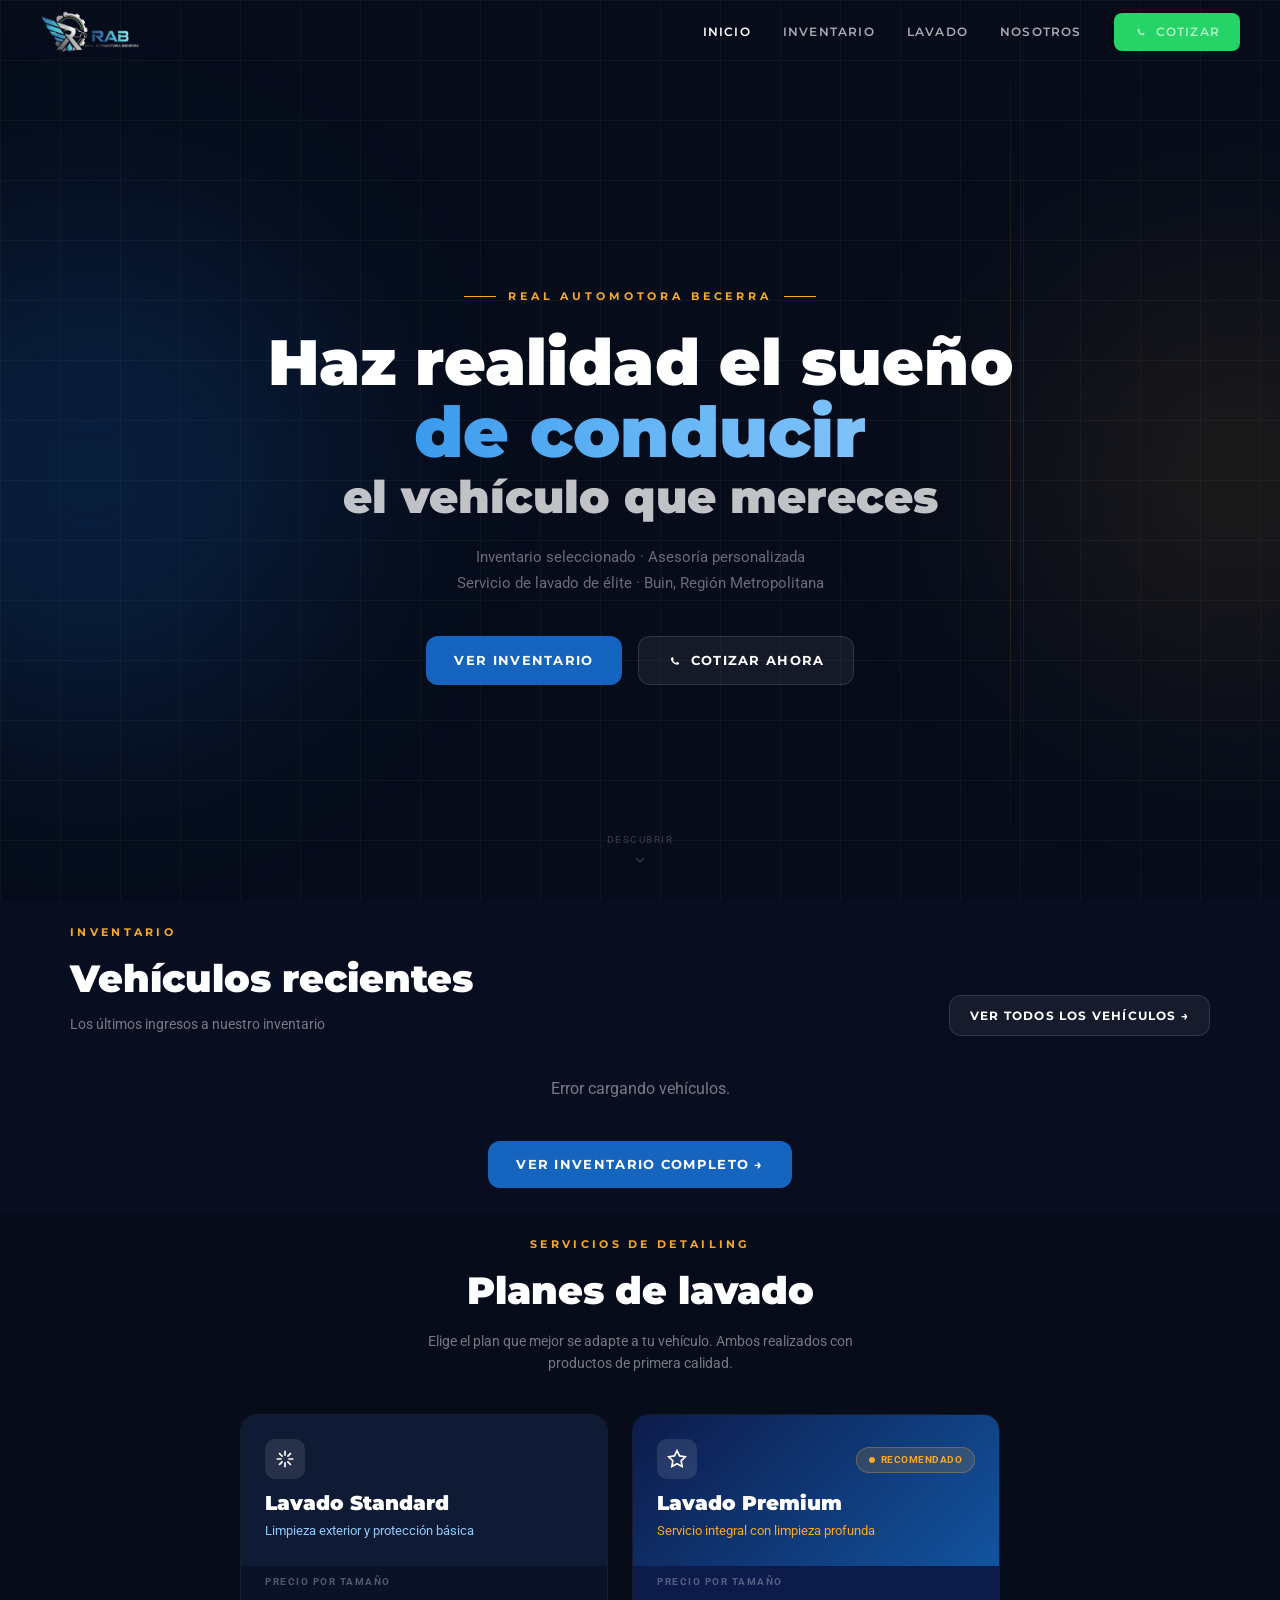
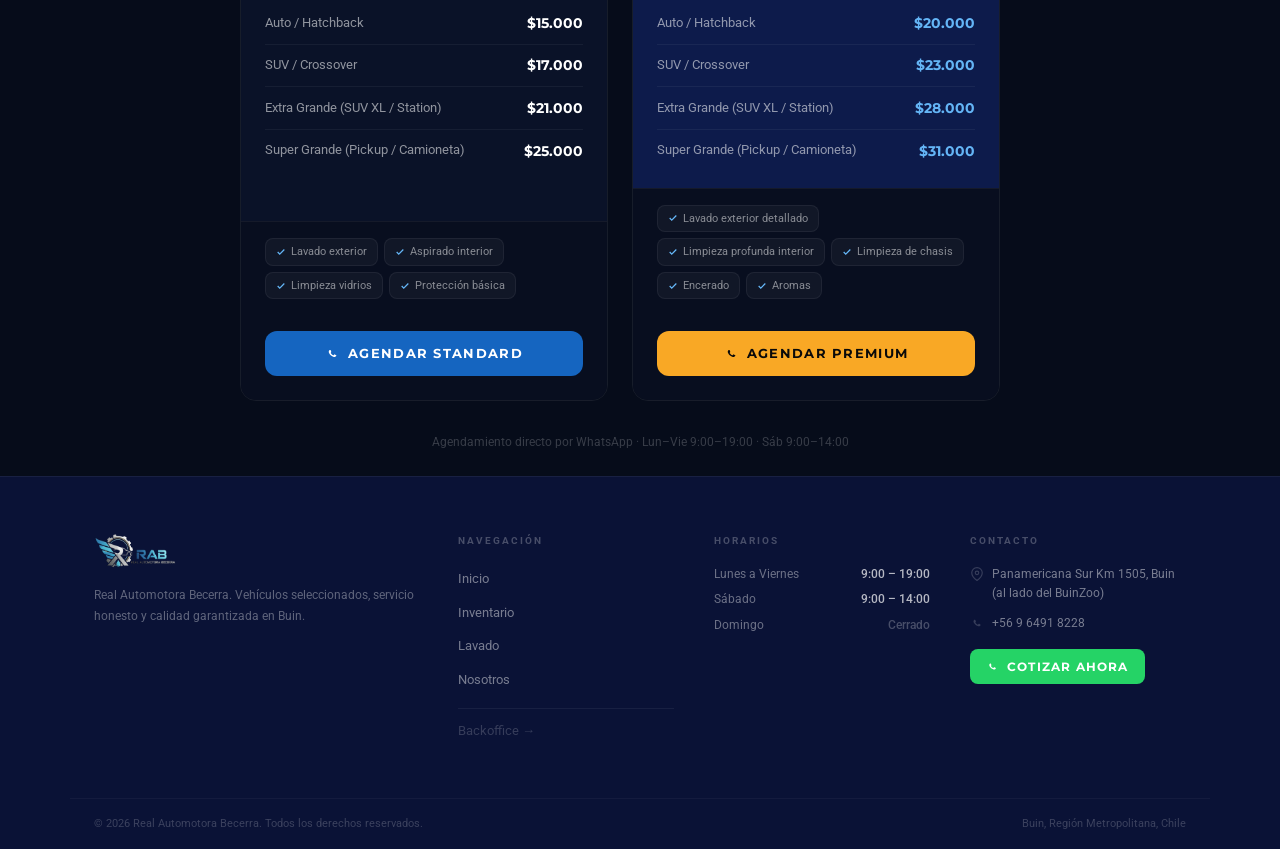
==== index.html @ 475b0e8d ":hammer: first commit" ====
<!DOCTYPE html>
<html lang="es">
<head>
  <meta charset="UTF-8">
  <meta name="viewport" content="width=device-width, initial-scale=1.0">
  <title>RAB Automotora | Real Automotora Becerra</title>
  <meta name="description" content="Haz realidad el sueño de conducir el vehículo que mereces. Inventario seleccionado y servicio de detailing en Buin.">
  <link rel="stylesheet" href="./assets/css/rab.css">
  <link rel="icon" href="./assets/images/logo.png">
  <style>
    /* ── Hero ── */
    .hero {
      position: relative; min-height: 100vh;
      display: flex; align-items: center; justify-content: center;
      background: #060C1A; overflow: hidden; padding-top: 64px;
    }
    .hero-grid {
      position: absolute; inset: 0; opacity: .04;
      background-image: linear-gradient(rgba(255,255,255,1) 1px,transparent 1px),linear-gradient(90deg,rgba(255,255,255,1) 1px,transparent 1px);
      background-size: 60px 60px;
    }
    .hero-glow-left  { position:absolute; left:-160px; top:25%; width:500px; height:500px; background:rgba(21,101,192,.2); border-radius:50%; filter:blur(100px); pointer-events:none; }
    .hero-glow-right { position:absolute; right:-160px; bottom:25%; width:400px; height:400px; background:rgba(249,168,37,.1); border-radius:50%; filter:blur(120px); pointer-events:none; }
    .hero-line1 { position:absolute; top:0; bottom:0; width:1px; background:linear-gradient(transparent,rgba(21,101,192,.3),transparent); right:20%; }
    .hero-line2 { position:absolute; top:0; bottom:0; width:1px; background:linear-gradient(transparent,rgba(249,168,37,.2),transparent); right:21%; }
    .hero-content { position:relative; z-index:1; text-align:center; padding:0 1.5rem; max-width:900px; }
    .hero-tag { display:inline-flex; align-items:center; gap:.75rem; margin-bottom:1.5rem; }
    .hero-tag span { font-family:var(--font-title); font-size:11px; font-weight:700; letter-spacing:.35em; text-transform:uppercase; color:var(--gold); }
    .hero-tag-line { width:32px; height:1px; background:var(--gold); }
    .hero-title { font-family:var(--font-title); font-weight:900; line-height:1.05; color:var(--white); margin-bottom:1.5rem; }
    .hero-title .line1 { font-size:clamp(2rem,5vw,4rem); display:block; }
    .hero-title .line2 { font-size:clamp(2.2rem,5.5vw,4.5rem); display:block; background:linear-gradient(90deg,#1E88E5,#64B5F6,#90CAF9); -webkit-background-clip:text; -webkit-text-fill-color:transparent; background-clip:text; }
    .hero-title .line3 { font-size:clamp(1.5rem,3.5vw,3rem); display:block; color:rgba(255,255,255,.75); margin-top:.25rem; }
    .hero-sub { font-size:15px; color:rgba(255,255,255,.4); max-width:520px; margin:0 auto 2.5rem; line-height:1.7; }
    .hero-ctas { display:flex; flex-wrap:wrap; gap:1rem; justify-content:center; }
    .hero-stats { display:flex; justify-content:center; gap:2rem; padding-top:2.5rem; border-top:1px solid rgba(255,255,255,.06); flex-wrap:wrap; }
    .hero-stat-val { font-family:var(--font-title); font-weight:900; font-size:2rem; color:var(--white); }
    .hero-stat-lbl { font-size:11px; color:rgba(255,255,255,.3); text-transform:uppercase; letter-spacing:.1em; margin-top:2px; }
    .hero-scroll { position:absolute; bottom:2rem; left:0; right:0; margin-inline:auto; width:max-content; display:flex; flex-direction:column; align-items:center; gap:4px; color:rgba(255,255,255,.2); text-decoration:none; cursor:pointer; transition:color .25s ease; }
    .hero-scroll:hover { color:rgba(255,255,255,.6); }
    .hero-scroll span { font-size:10px; text-transform:uppercase; letter-spacing:.15em; }
    .arrow-bounce { animation: bounce .8s ease-in-out infinite alternate; }
    @keyframes bounce { from { transform:translateY(0); } to { transform:translateY(5px); } }

    /* ── Hero entrance (CSS-only, above the fold) ── */
    .hero-tag    { animation: fadeUp .85s cubic-bezier(.22,1,.36,1) .15s both; }
    .hero-title  { animation: fadeUp .95s cubic-bezier(.22,1,.36,1) .40s both; }
    .hero-sub    { animation: fadeUp .85s cubic-bezier(.22,1,.36,1) .70s both; }
    .hero-ctas   { animation: fadeUp .85s cubic-bezier(.22,1,.36,1) 1.00s both; }
    .hero-stats  { animation: fadeUp .85s cubic-bezier(.22,1,.36,1) 1.30s both; }
    .hero-scroll { animation: fadeUp .80s ease               1.55s both; }
  </style>
</head>
<body>

<div id="navbar-container"></div>
<div id="mobile-menu-container"></div>
<div id="toast"></div>

<!-- ── HERO ── -->
<section class="hero">
  <div class="hero-grid"></div>
  <div class="hero-glow-left"></div>
  <div class="hero-glow-right"></div>
  <div class="hero-line1"></div>
  <div class="hero-line2"></div>
  <div class="hero-content">
    <div class="hero-tag">
      <div class="hero-tag-line"></div>
      <span>Real Automotora Becerra</span>
      <div class="hero-tag-line"></div>
    </div>
    <h1 class="hero-title">
      <span class="line1">Haz realidad el sueño</span>
      <span class="line2">de conducir</span>
      <span class="line3">el vehículo que mereces</span>
    </h1>
    <p class="hero-sub">Inventario seleccionado · Asesoría personalizada<br>Servicio de lavado de élite · Buin, Región Metropolitana</p>
    <div class="hero-ctas">
      <a href="./inventario/index.html" class="btn-primary">Ver inventario</a>
      <a href="https://wa.me/56964918228?text=Hola%20RAB%2C%20quiero%20cotizar%20un%20veh%C3%ADculo.%20%C2%BFMe%20pueden%20ayudar%3F" target="_blank" class="btn-outline">
        <svg width="16" height="16" viewBox="0 0 24 24" fill="currentColor"><path d="M17.472 14.382c-.297-.149-1.758-.867-2.03-.967-.273-.099-.471-.148-.67.15-.197.297-.767.966-.94 1.164-.173.199-.347.223-.644.075-.297-.15-1.255-.463-2.39-1.475-.883-.788-1.48-1.761-1.653-2.059-.173-.297-.018-.458.13-.606.134-.133.298-.347.446-.52.149-.174.198-.298.298-.497.099-.198.05-.371-.025-.52-.075-.149-.669-1.612-.916-2.207-.242-.579-.487-.5-.669-.51-.173-.008-.371-.01-.57-.01-.198 0-.52.074-.792.372-.272.297-1.04 1.016-1.04 2.479 0 1.462 1.065 2.875 1.213 3.074.149.198 2.096 3.2 5.077 4.487.709.306 1.262.489 1.694.625.712.227 1.36.195 1.871.118.571-.085 1.758-.719 2.006-1.413.248-.694.248-1.289.173-1.413-.074-.124-.272-.198-.57-.347"/></svg>
        Cotizar ahora
      </a>
    </div>
  </div>
  <a href="#inventario" class="hero-scroll">
    <span>Descubrir</span>
    <svg class="arrow-bounce" width="16" height="16" viewBox="0 0 24 24" fill="none" stroke="currentColor" stroke-width="2"><path d="M6 9l6 6 6-6"/></svg>
  </a>
</section>

<!-- ── INVENTARIO (últimos 6) ── -->
<section class="section" id="inventario">
  <div class="container">
    <div class="section-header reveal" style="display:flex;justify-content:space-between;align-items:flex-end;flex-wrap:wrap;gap:1rem">
      <div>
        <p class="label-tag">Inventario</p>
        <h2 class="section-title">Vehículos recientes</h2>
        <p style="color:var(--text-muted);font-size:14px;margin-top:.25rem">Los últimos ingresos a nuestro inventario</p>
      </div>
      <a href="./inventario/index.html" class="btn-outline" style="font-size:12px;padding:10px 20px">
        Ver todos los vehículos →
      </a>
    </div>
    <div id="home-vehicles" class="vehicles-grid"></div>
    <div style="text-align:center;margin-top:2.5rem">
      <a href="./inventario/index.html" class="btn-primary">Ver inventario completo →</a>
    </div>
  </div>
</section>

<!-- ── LAVADO ── -->
<section class="section section-alt" id="lavado">
  <div class="container" style="max-width:800px">
    <div class="section-header reveal text-center" style="text-align:center">
      <p class="label-tag">Servicios de Detailing</p>
      <h2 class="section-title">Planes de lavado</h2>
      <p style="color:var(--text-muted);font-size:14px;margin-top:.5rem;max-width:480px;margin-inline:auto">Elige el plan que mejor se adapte a tu vehículo. Ambos realizados con productos de primera calidad.</p>
    </div>
    <div id="washing-cards" class="wash-grid"></div>
    <p style="text-align:center;color:rgba(255,255,255,.2);font-size:12px;margin-top:2rem">
      Agendamiento directo por WhatsApp · Lun–Vie 9:00–19:00 · Sáb 9:00–14:00
    </p>
  </div>
</section>

<div id="footer-container"></div>

<script src="./assets/js/config.js"></script>
<script>
  // ── Render layout ─────────────────────────────────────────
  document.getElementById('navbar-container').innerHTML = RAB.renderNavbar('Inicio')
  document.getElementById('footer-container').innerHTML = RAB.renderFooter()
  RAB.initNavbarScroll()

  // ── Cargar planes de lavado desde API ────────────────────
  async function loadWashingCards() {
    try {
      const plans = await RAB.api('/api/wash-plans')
      document.getElementById('washing-cards').innerHTML = RAB.renderWashing(plans && plans.length >= 2 ? plans : null)
    } catch (e) {
      document.getElementById('washing-cards').innerHTML = RAB.renderWashing()
    }
    RAB.initReveal()
  }
  loadWashingCards()

  // ── Cargar últimos 6 vehículos ────────────────────────────
  async function loadHomeVehicles() {
    const grid = document.getElementById('home-vehicles')
    grid.innerHTML = Array(6).fill(`
      <div class="skeleton-card">
        <div class="skeleton" style="height:190px"></div>
        <div style="padding:1rem">
          <div class="skeleton" style="height:16px;margin-bottom:8px;width:75%"></div>
          <div class="skeleton" style="height:22px;margin-bottom:8px;width:50%"></div>
          <div class="skeleton" style="height:12px;width:100%"></div>
        </div>
      </div>`).join('')

    try {
      const { data } = await RAB.api('/api/vehicles?limit=6')
      grid.innerHTML = data.length
        ? data.map((v, i) => RAB.vehicleCard(v, i)).join('')
        : '<p style="color:var(--text-muted);text-align:center;grid-column:1/-1">No hay vehículos disponibles aún.</p>'
    } catch (e) {
      grid.innerHTML = '<p style="color:var(--text-muted);text-align:center;grid-column:1/-1">Error cargando vehículos.</p>'
    }
    RAB.initReveal()
  }

  loadHomeVehicles()
</script>
</body>
</html>
---- assets/css/rab.css ----
/* frontend/assets/css/rab.css */
@import url('https://fonts.googleapis.com/css2?family=Montserrat:wght@400;500;600;700;900&family=Roboto:wght@400;500&display=swap');

/* ── Variables ───────────────────────────────────────────── */
:root {
  --navy:        #0D1B4B;
  --navy-light:  #1565C0;
  --blue:        #1E88E5;
  --blue-light:  #64B5F6;
  --blue-pale:   #90CAF9;
  --gold:        #F9A825;
  --green-wa:    #25D366;
  --bg-dark:     #080E1F;
  --bg-card:     #111827;
  --bg-section:  #060C1A;
  --white:       #ffffff;
  --text-muted:  rgba(255,255,255,0.45);
  --border:      rgba(255,255,255,0.07);
  --font-title:  'Montserrat', sans-serif;
  --font-body:   'Roboto', sans-serif;
}

/* ── Reset ───────────────────────────────────────────────── */
*, *::before, *::after { box-sizing: border-box; margin: 0; padding: 0; }
html { scroll-behavior: smooth; }
body {
  font-family: var(--font-body);
  background: var(--bg-dark);
  color: var(--white);
  line-height: 1.6;
  -webkit-font-smoothing: antialiased;
}
a { text-decoration: none; color: inherit; }
img { max-width: 100%; display: block; }
button { cursor: pointer; border: none; background: none; font-family: inherit; }

/* ── Typography ──────────────────────────────────────────── */
.font-title { font-family: var(--font-title); }
.label-tag {
  font-family: var(--font-title);
  font-size: 11px; font-weight: 700;
  letter-spacing: .3em; text-transform: uppercase;
  color: var(--gold);
}

/* ── Navbar ──────────────────────────────────────────────── */
.navbar {
  position: fixed; top: 0; left: 0; right: 0; z-index: 100;
  display: flex; align-items: center; justify-content: space-between;
  padding: 0 2.5rem; height: 64px;
  transition: background .3s, box-shadow .3s;
}
.navbar.scrolled {
  background: var(--navy);
  box-shadow: 0 4px 32px rgba(0,0,0,.5);
}
.navbar-logo img { height: 44px; width: auto; object-fit: contain; }
.navbar-links { display: flex; align-items: center; gap: 2rem; }
.navbar-links a {
  font-family: var(--font-title);
  font-size: 12px; font-weight: 600;
  text-transform: uppercase; letter-spacing: .1em;
  color: rgba(255,255,255,.65);
  transition: color .2s;
}
.navbar-links a:hover { color: var(--white); }
.btn-whatsapp {
  display: inline-flex; align-items: center; gap: 8px;
  background: var(--green-wa); color: var(--white);
  font-family: var(--font-title); font-size: 12px; font-weight: 700;
  text-transform: uppercase; letter-spacing: .1em;
  padding: 9px 20px; border-radius: 8px;
  transition: background .2s, transform .15s;
}
.btn-whatsapp:hover { background: #1ebe5d; transform: translateY(-1px); }
.navbar-hamburger { display: none; color: var(--white); padding: 4px; }
.navbar-mobile {
  display: none; flex-direction: column; gap: 4px;
  position: fixed; top: 64px; left: 0; right: 0; z-index: 99;
  background: var(--navy);
  border-top: 1px solid rgba(255,255,255,.08);
  padding: 1rem 1.5rem;
}
.navbar-mobile.open { display: flex; }
.navbar-mobile a {
  font-family: var(--font-title); font-size: 13px; font-weight: 600;
  text-transform: uppercase; letter-spacing: .1em;
  color: rgba(255,255,255,.75); padding: .75rem 0;
  border-bottom: 1px solid rgba(255,255,255,.06);
}
@media (max-width: 768px) {
  .navbar-links { display: none; }
  .navbar-hamburger { display: block; }
}

/* ── Buttons ─────────────────────────────────────────────── */
.btn-primary {
  display: inline-flex; align-items: center; gap: 8px;
  background: var(--navy-light); color: var(--white);
  font-family: var(--font-title); font-size: 13px; font-weight: 700;
  text-transform: uppercase; letter-spacing: .1em;
  padding: 13px 28px; border-radius: 12px;
  transition: background .2s, transform .15s;
}
.btn-primary:hover { background: var(--blue); transform: translateY(-1px); }
.btn-outline {
  display: inline-flex; align-items: center; gap: 8px;
  background: rgba(255,255,255,.06); color: var(--white);
  font-family: var(--font-title); font-size: 13px; font-weight: 700;
  text-transform: uppercase; letter-spacing: .1em;
  padding: 13px 28px; border-radius: 12px;
  border: 1px solid rgba(255,255,255,.12);
  transition: background .2s, transform .15s;
}
.btn-outline:hover { background: rgba(255,255,255,.1); transform: translateY(-1px); }
.btn-gold {
  display: inline-flex; align-items: center; gap: 8px;
  background: var(--gold); color: #0a0a0a;
  font-family: var(--font-title); font-size: 13px; font-weight: 700;
  text-transform: uppercase; letter-spacing: .1em;
  padding: 13px 28px; border-radius: 12px;
  transition: background .2s, transform .15s;
}
.btn-gold:hover { background: #FFB300; transform: translateY(-1px); }

/* ── Section layout ──────────────────────────────────────── */
.section { padding: 1.5rem 1.5rem; }
.section-alt { background: var(--bg-section); }
.container { max-width: 1140px; margin: 0 auto; }
.section-header { margin-bottom: 2.5rem; }
.section-title {
  font-family: var(--font-title); font-weight: 900;
  font-size: clamp(1.75rem, 3vw, 2.5rem); color: var(--white);
  margin-top: .4rem;
}

/* ── Vehicle Card ────────────────────────────────────────── */
.vehicle-card {
  background: var(--bg-card);
  border: 1px solid var(--border);
  border-radius: 12px; overflow: hidden;
  display: flex; flex-direction: column;
  transition: transform .2s, border-color .2s, box-shadow .2s;
}
.vehicle-card:hover {
  transform: translateY(-4px);
  border-color: rgba(21,101,192,.5);
  box-shadow: 0 8px 30px rgba(21,101,192,.15);
}
.card-img {
  position: relative; height: 190px; overflow: hidden;
  background: linear-gradient(135deg, var(--navy) 0%, rgba(21,101,192,.2) 100%);
}
.card-img img { width: 100%; height: 100%; object-fit: cover; transition: transform .5s; }
.vehicle-card:hover .card-img img { transform: scale(1.05); }
.card-img-placeholder {
  width: 100%; height: 100%;
  display: flex; flex-direction: column;
  align-items: center; justify-content: center;
  gap: 8px; color: rgba(255,255,255,.15);
}
.card-badge {
  position: absolute; top: 10px; left: 10px;
  font-size: 10px; font-weight: 700; text-transform: uppercase; letter-spacing: .05em;
  padding: 4px 10px; border-radius: 20px; border: 1px solid;
  backdrop-filter: blur(4px);
}
.badge-available { background: rgba(6,78,59,.7);  color: #6ee7b7; border-color: rgba(6,78,59,.5); }
.badge-sold      { background: rgba(39,39,42,.7);  color: #a1a1aa; border-color: rgba(39,39,42,.5); }
.badge-upcoming  { background: rgba(120,53,15,.7); color: #fcd34d; border-color: rgba(120,53,15,.5); }
.badge-featured  {
  position: absolute; top: 10px; right: 10px;
  background: rgba(249,168,37,.2); color: var(--gold);
  border: 1px solid rgba(249,168,37,.3);
  font-size: 10px; font-weight: 700; text-transform: uppercase;
  padding: 4px 10px; border-radius: 20px;
}
.card-body { padding: 1rem; display: flex; flex-direction: column; flex: 1; }
.card-name {
  font-family: var(--font-title); font-weight: 700;
  font-size: 15px; color: var(--white); margin-bottom: 4px;
  transition: color .2s;
}
.card-name:hover { color: var(--blue-light); }
.card-price {
  font-family: var(--font-title); font-weight: 900;
  font-size: 20px; color: var(--blue); margin-bottom: .75rem;
}
.card-meta { display: flex; flex-wrap: wrap; gap: 12px; margin-bottom: .75rem; }
.card-meta span {
  display: flex; align-items: center; gap: 5px;
  font-size: 12px; color: var(--text-muted);
}
.card-meta svg { width: 12px; height: 12px; opacity: .5; }
.card-divider { border: none; border-top: 1px solid var(--border); margin-bottom: .75rem; }
.card-footer { display: flex; align-items: center; justify-content: space-between; gap: 8px; margin-top: auto; }
.card-category {
  font-size: 11px; font-weight: 600;
  color: var(--blue-pale);
  background: rgba(21,101,192,.15);
  border: 1px solid rgba(21,101,192,.25);
  padding: 4px 10px; border-radius: 20px;
}
.card-actions { display: flex; align-items: center; gap: 8px; }
.btn-card-wa {
  padding: 6px 7px; border-radius: 8px;
  color: var(--green-wa); border: 1px solid rgba(37,211,102,.3);
  background: rgba(37,211,102,.08);
  transition: all .2s; display: flex;
}
.btn-card-wa:hover { background: var(--green-wa); color: var(--white); border-color: var(--green-wa); }
.btn-card-detail {
  font-size: 12px; font-weight: 600; color: var(--blue-pale);
  display: flex; align-items: center; gap: 4px;
  transition: color .2s;
}
.btn-card-detail:hover { color: var(--white); }

/* ── Filter pills ────────────────────────────────────────── */
.filters { display: flex; flex-wrap: wrap; gap: 8px; margin-bottom: 2rem; }
.filter-btn {
  padding: 8px 18px; border-radius: 20px;
  font-family: var(--font-title); font-size: 12px; font-weight: 600;
  text-transform: uppercase; letter-spacing: .05em;
  color: var(--text-muted); border: 1px solid rgba(255,255,255,.08);
  background: rgba(255,255,255,.04);
  transition: all .15s;
}
.filter-btn:hover { background: rgba(255,255,255,.08); color: rgba(255,255,255,.8); }
.filter-btn.active { background: var(--navy-light); color: var(--white); border-color: var(--blue); }

/* ── Grid ────────────────────────────────────────────────── */
.vehicles-grid {
  display: grid;
  grid-template-columns: repeat(auto-fill, minmax(280px, 1fr));
  gap: 1.25rem;
}

/* ── Skeleton ────────────────────────────────────────────── */
.skeleton {
  background: linear-gradient(90deg, rgba(255,255,255,.04) 25%, rgba(255,255,255,.08) 50%, rgba(255,255,255,.04) 75%);
  background-size: 200% 100%;
  animation: shimmer 1.5s infinite;
  border-radius: 8px;
}
@keyframes shimmer { 0% { background-position: 200% 0; } 100% { background-position: -200% 0; } }
.skeleton-card {
  background: var(--bg-card); border: 1px solid var(--border);
  border-radius: 12px; overflow: hidden;
}

/* ── Washing cards ───────────────────────────────────────── */
.wash-grid { display: grid; grid-template-columns: 1fr 1fr; gap: 1.5rem; max-width: 760px; }
@media (max-width: 640px) { .wash-grid { grid-template-columns: 1fr; } }
.wash-card { border-radius: 16px; overflow: hidden; border: 1px solid var(--border); display: flex; flex-direction: column; }
.wash-header { padding: 1.5rem; }
.wash-header-standard { background: #0F1A35; }
.wash-header-premium  { background: linear-gradient(135deg, #0D1B4B, #1565C0cc); }
.wash-plan-name { font-family: var(--font-title); font-weight: 900; font-size: 20px; color: var(--white); margin-top: .5rem; }
.wash-plan-desc { font-size: 13px; margin-top: 2px; }
.wash-plan-desc-standard { color: var(--blue-pale); }
.wash-plan-desc-premium  { color: var(--gold); }
.badge-recommended {
  display: inline-flex; align-items: center; gap: 6px;
  background: rgba(249,168,37,.15); color: var(--gold);
  border: 1px solid rgba(249,168,37,.3);
  font-size: 10px; font-weight: 700; text-transform: uppercase; letter-spacing: .05em;
  padding: 4px 12px; border-radius: 20px; margin-top: 8px;
  animation: pulse-badge 2s ease-in-out infinite;
}
.badge-dot { width: 6px; height: 6px; border-radius: 50%; background: var(--gold); animation: dot-blink 1.5s ease-in-out infinite; }
@keyframes pulse-badge { 0%,100% { box-shadow: 0 0 0 0 rgba(249,168,37,.4); } 50% { box-shadow: 0 0 0 6px rgba(249,168,37,0); } }
@keyframes dot-blink   { 0%,100% { opacity: 1; } 50% { opacity: .3; } }
.wash-prices { padding: .5rem 1.5rem 1rem; flex: 1; }
.wash-prices-standard { background: #0A1228; }
.wash-prices-premium  { background: #0D1B4B; }
.wash-price-row { display: flex; justify-content: space-between; align-items: center; padding: .6rem 0; border-bottom: 1px solid rgba(255,255,255,.05); }
.wash-price-row:last-child { border-bottom: none; }
.wash-price-size  { font-size: 13px; color: rgba(255,255,255,.55); }
.wash-price-value { font-family: var(--font-title); font-weight: 700; font-size: 14px; }
.wash-price-value-standard { color: var(--white); }
.wash-price-value-premium  { color: var(--blue-light); }
.wash-features { padding: 1rem 1.5rem; background: #080E1F; border-top: 1px solid rgba(255,255,255,.05); display: flex; flex-wrap: wrap; gap: 6px; }
.wash-feature { font-size: 11px; color: rgba(255,255,255,.5); background: rgba(255,255,255,.04); border: 1px solid rgba(255,255,255,.06); padding: 4px 10px; border-radius: 8px; display: flex; align-items: center; gap: 5px; }
.wash-cta { padding: 1rem 1.5rem 1.5rem; background: #080E1F; }

/* ── Footer ──────────────────────────────────────────────── */
.footer { background: #0A1236; border-top: 1px solid rgba(255,255,255,.06); }
.footer-grid { display: grid; grid-template-columns: 1.5fr 1fr 1fr 1fr; gap: 2.5rem; padding: 3.5rem 1.5rem; }
@media (max-width: 768px) { .footer-grid { grid-template-columns: 1fr 1fr; } }
@media (max-width: 480px) { .footer-grid { grid-template-columns: 1fr; } }
.footer-logo { height: 36px; width: auto; object-fit: contain; margin-bottom: 1rem; }
.footer-desc { font-size: 12px; color: rgba(255,255,255,.35); line-height: 1.7; }
.footer-heading { font-size: 10px; font-weight: 700; text-transform: uppercase; letter-spacing: .2em; color: rgba(255,255,255,.25); margin-bottom: 1rem; }
.footer-links { list-style: none; display: flex; flex-direction: column; gap: 8px; }
.footer-links a { font-size: 13px; color: rgba(255,255,255,.45); transition: color .2s; }
.footer-links a:hover { color: var(--white); }
.footer-link-admin { font-size: 12px; color: rgba(255,255,255,.18) !important; }
.footer-schedule { display: flex; flex-direction: column; gap: 6px; }
.footer-schedule-row { display: flex; justify-content: space-between; font-size: 12px; }
.footer-schedule-day   { color: rgba(255,255,255,.4); }
.footer-schedule-hours { font-weight: 500; }
.footer-contact { display: flex; flex-direction: column; gap: 10px; }
.footer-contact-item { display: flex; align-items: flex-start; gap: 8px; font-size: 12px; color: rgba(255,255,255,.45); }
.footer-contact-item svg { flex-shrink: 0; margin-top: 2px; opacity: .4; }
.footer-bottom { display: flex; justify-content: space-between; align-items: center; padding: 1rem 1.5rem; border-top: 1px solid rgba(255,255,255,.04); font-size: 11px; color: rgba(255,255,255,.2); flex-wrap: wrap; gap: 8px; }

/* ── Toast ───────────────────────────────────────────────── */
#toast {
  position: fixed; bottom: 1.5rem; right: 1.5rem; z-index: 9999;
  padding: .75rem 1.25rem; border-radius: 10px;
  font-size: 13px; font-weight: 500;
  opacity: 0; transform: translateY(8px);
  transition: opacity .3s, transform .3s;
  pointer-events: none;
}
#toast.show { opacity: 1; transform: translateY(0); }
#toast.success { background: #064e3b; color: #6ee7b7; border: 1px solid rgba(110,231,183,.2); }
#toast.error   { background: #450a0a; color: #fca5a5; border: 1px solid rgba(252,165,165,.2); }

/* ── Spinner ─────────────────────────────────────────────── */
.spinner {
  width: 32px; height: 32px; border-radius: 50%;
  border: 3px solid rgba(255,255,255,.1);
  border-top-color: var(--blue);
  animation: spin .7s linear infinite;
  margin: 0 auto;
}
@keyframes spin { to { transform: rotate(360deg); } }

/* ── Admin layout ────────────────────────────────────────── */
.admin-wrap { display: flex; min-height: 100vh; }
.admin-sidebar {
  width: 220px; flex-shrink: 0;
  background: #0A1236;
  border-right: 1px solid rgba(255,255,255,.06);
  display: flex; flex-direction: column;
}
.admin-sidebar-logo { padding: 1.25rem 1rem; border-bottom: 1px solid rgba(255,255,255,.06); }
.admin-sidebar-logo img { height: 36px; width: auto; object-fit: contain; }
.admin-nav { flex: 1; padding: .75rem; display: flex; flex-direction: column; gap: 2px; }
.admin-nav-item {
  display: flex; align-items: center; gap: 10px;
  padding: .65rem .75rem; border-radius: 8px;
  font-size: 13px; color: rgba(255,255,255,.45);
  transition: all .15s; border: 1px solid transparent;
}
.admin-nav-item:hover { background: rgba(255,255,255,.05); color: var(--white); }
.admin-nav-item.active {
  background: rgba(21,101,192,.2); color: var(--white); font-weight: 600;
  border-color: rgba(21,101,192,.3);
}
.admin-nav-item svg { width: 16px; height: 16px; flex-shrink: 0; }
.admin-sidebar-footer { padding: .75rem; border-top: 1px solid rgba(255,255,255,.06); }
.admin-main { flex: 1; min-width: 0; overflow: auto; padding: 2rem 2.5rem; }
.admin-page { display: none; }
.admin-page.active { display: block; }

/* ── Admin form ──────────────────────────────────────────── */
.form-section { background: var(--bg-card); border: 1px solid var(--border); border-radius: 12px; padding: 1.5rem; margin-bottom: 1.5rem; }
.form-section-title { font-family: var(--font-title); font-weight: 700; font-size: 14px; color: var(--white); margin-bottom: 1.25rem; }
.form-grid { display: grid; grid-template-columns: repeat(auto-fill, minmax(200px, 1fr)); gap: 1rem; }
.form-group { display: flex; flex-direction: column; gap: 6px; }
.form-group.full { grid-column: 1 / -1; }
.form-label { font-size: 10px; font-weight: 700; text-transform: uppercase; letter-spacing: .15em; color: rgba(255,255,255,.35); }
.form-input, .form-select, .form-textarea {
  background: rgba(255,255,255,.04); border: 1px solid rgba(255,255,255,.08);
  border-radius: 10px; padding: .65rem 1rem;
  color: var(--white); font-size: 13px; font-family: inherit;
  transition: border-color .2s; outline: none; width: 100%;
}
.form-input:focus, .form-select:focus, .form-textarea:focus { border-color: var(--navy-light); }
.form-select option { background: #1a1a2e; }
.form-textarea { resize: vertical; min-height: 80px; }

/* ── Admin table ─────────────────────────────────────────── */
.admin-table-wrap { background: rgba(13,27,75,.3); border: 1px solid var(--border); border-radius: 12px; overflow: hidden; }
.admin-table { width: 100%; border-collapse: collapse; font-size: 13px; }
.admin-table th { font-size: 10px; font-weight: 700; text-transform: uppercase; letter-spacing: .15em; color: rgba(255,255,255,.3); padding: .75rem 1.25rem; background: rgba(255,255,255,.02); text-align: left; }
.admin-table td { padding: .85rem 1.25rem; border-top: 1px solid rgba(255,255,255,.04); color: rgba(255,255,255,.75); vertical-align: middle; }
.admin-table tr:hover td { background: rgba(255,255,255,.02); }

/* ── Stat card ───────────────────────────────────────────── */
.stat-card { border-radius: 12px; padding: 1.25rem; border: 1px solid; }
.stat-card-available { background: rgba(16,185,129,.08); border-color: rgba(16,185,129,.2); }
.stat-card-sold      { background: rgba(30,136,229,.08); border-color: rgba(30,136,229,.2); }
.stat-card-upcoming  { background: rgba(249,168,37,.08); border-color: rgba(249,168,37,.2); }
.stat-card-total     { background: rgba(255,255,255,.03); border-color: rgba(255,255,255,.08); }
.stat-icon { width: 32px; height: 32px; border-radius: 8px; display: flex; align-items: center; justify-content: center; margin-bottom: .75rem; }
.stat-label { font-size: 11px; text-transform: uppercase; letter-spacing: .1em; color: rgba(255,255,255,.4); margin-bottom: 4px; font-family: var(--font-title); font-weight: 700; }
.stat-value { font-family: var(--font-title); font-weight: 900; font-size: 2rem; color: var(--white); }

/* ── Entrance Animations ─────────────────────────────────── */
@keyframes fadeUp {
  from { opacity: 0; transform: translateY(28px); }
  to   { opacity: 1; transform: none; }
}
@keyframes slideDown {
  from { opacity: 0; transform: translateY(-8px); }
  to   { opacity: 1; transform: none; }
}

/* Scroll-triggered reveal */
.reveal {
  opacity: 0;
  transform: translateY(20px);
  transition: opacity .55s cubic-bezier(.22,1,.36,1),
              transform .55s cubic-bezier(.22,1,.36,1);
  transition-delay: var(--reveal-delay, 0ms);
  will-change: opacity, transform;
}
.reveal.visible {
  opacity: 1;
  transform: none;
  will-change: auto;
}

/* Admin page entrance */
.admin-page.active { animation: fadeUp .32s cubic-bezier(.22,1,.36,1) both; }

/* Button press feedback */
.btn-primary:active,
.btn-outline:active,
.btn-gold:active { transform: translateY(0) scale(.97); transition-duration: .08s; }

/* Mobile navbar slide-down */
.navbar-mobile.open { animation: slideDown .2s ease both; }

/* Respect reduced motion */
@media (prefers-reduced-motion: reduce) {
  .reveal,
  .reveal.visible { transition: none; opacity: 1; transform: none; }
  .admin-page.active { animation: none; }
  .navbar-mobile.open { animation: none; }
  .btn-primary:active,
  .btn-outline:active,
  .btn-gold:active { transform: none; }
}
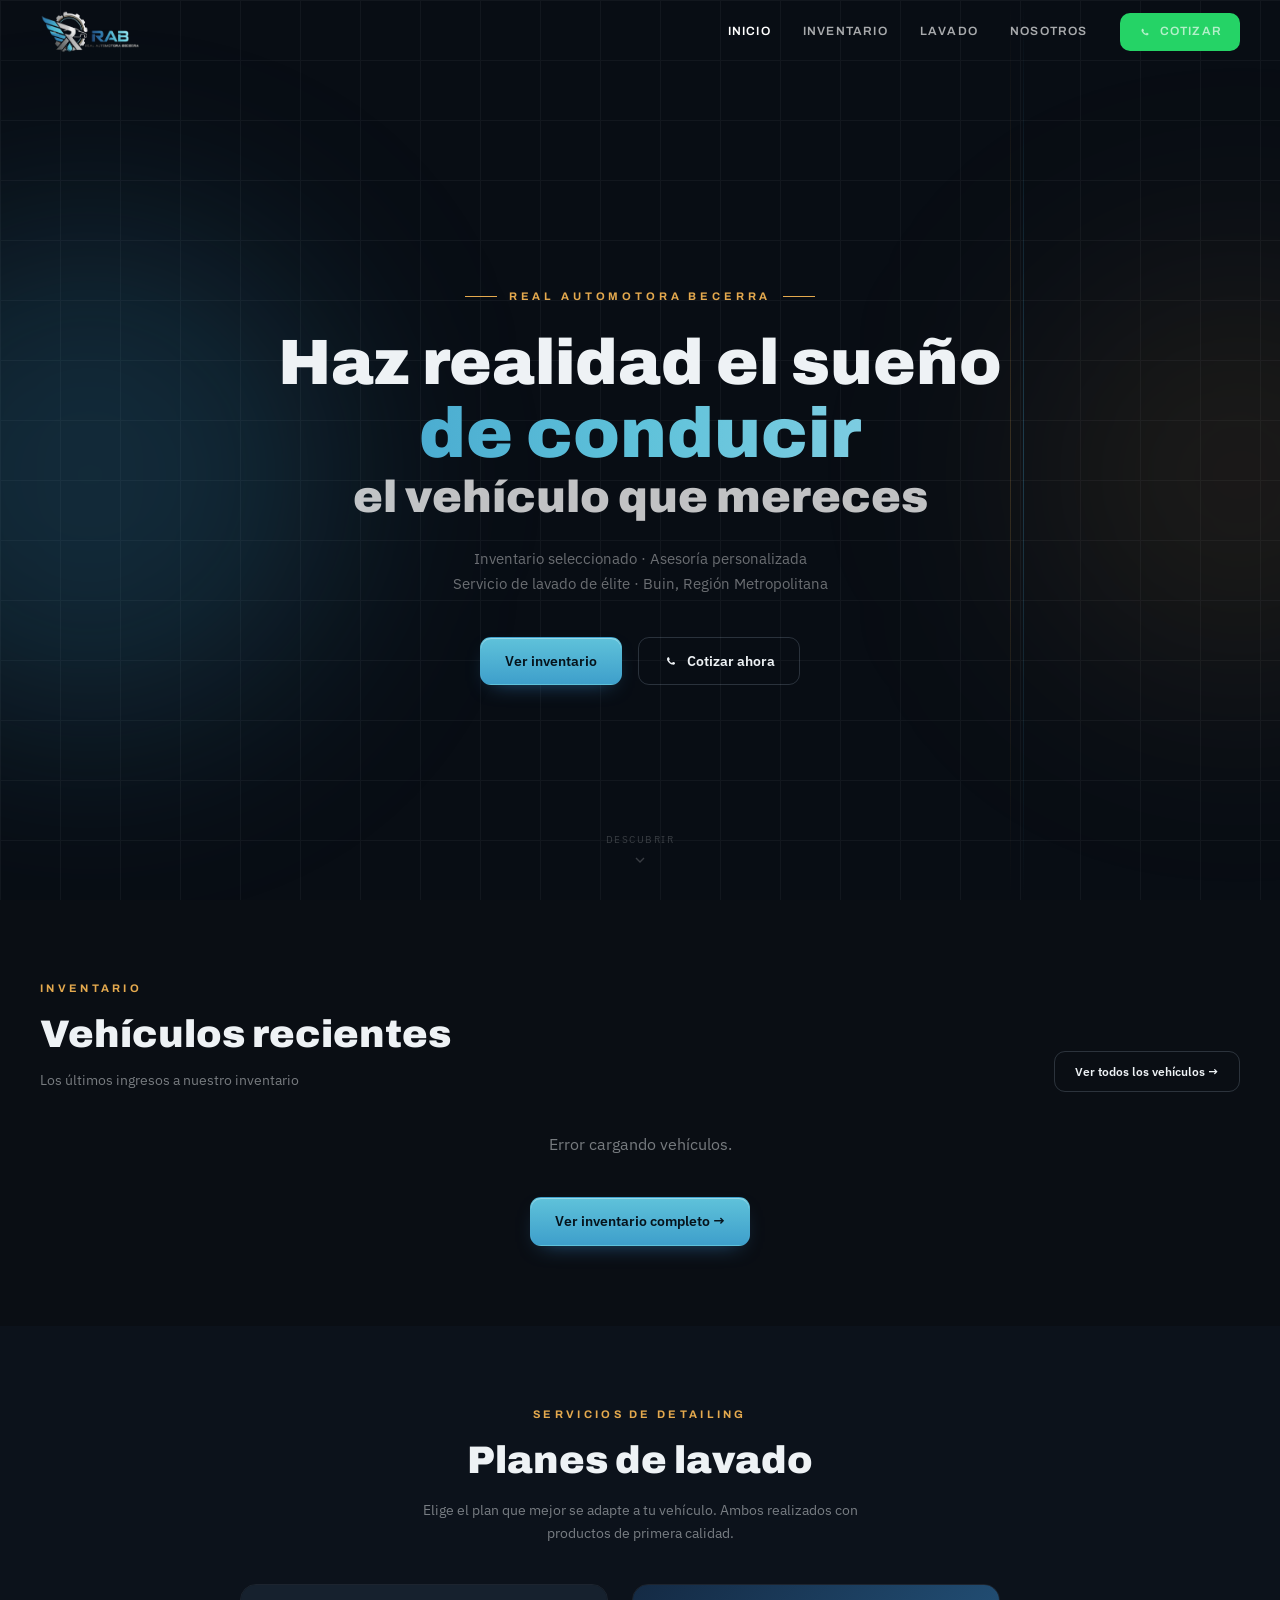
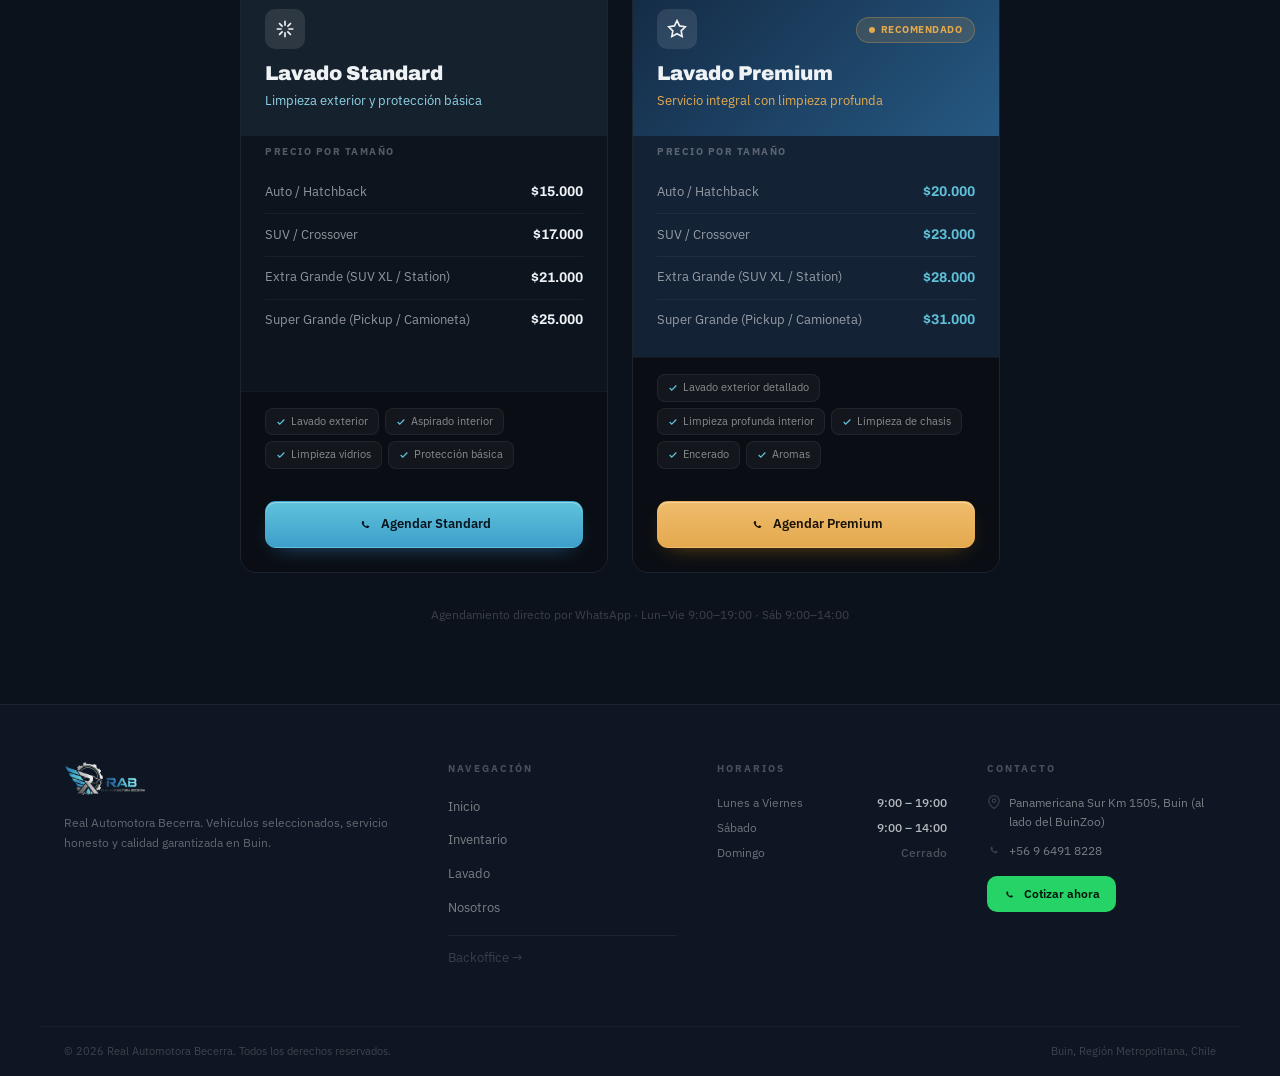
==== commit 8925ef62: "Fase 3 rediseño: hero, espaciado/grilla y cabeceras - Ritmo vertical: .section pasa a padding clamp(" ====
--- a/index.html
+++ b/index.html
@@ -12,24 +12,24 @@
     .hero {
       position: relative; min-height: 100vh;
       display: flex; align-items: center; justify-content: center;
-      background: #060C1A; overflow: hidden; padding-top: 64px;
+      background: #080D14; overflow: hidden; padding-top: 64px;
     }
     .hero-grid {
       position: absolute; inset: 0; opacity: .04;
       background-image: linear-gradient(rgba(255,255,255,1) 1px,transparent 1px),linear-gradient(90deg,rgba(255,255,255,1) 1px,transparent 1px);
       background-size: 60px 60px;
     }
-    .hero-glow-left  { position:absolute; left:-160px; top:25%; width:500px; height:500px; background:rgba(21,101,192,.2); border-radius:50%; filter:blur(100px); pointer-events:none; }
-    .hero-glow-right { position:absolute; right:-160px; bottom:25%; width:400px; height:400px; background:rgba(249,168,37,.1); border-radius:50%; filter:blur(120px); pointer-events:none; }
-    .hero-line1 { position:absolute; top:0; bottom:0; width:1px; background:linear-gradient(transparent,rgba(21,101,192,.3),transparent); right:20%; }
-    .hero-line2 { position:absolute; top:0; bottom:0; width:1px; background:linear-gradient(transparent,rgba(249,168,37,.2),transparent); right:21%; }
+    .hero-glow-left  { position:absolute; left:-160px; top:25%; width:500px; height:500px; background:rgba(62,159,203,.2); border-radius:50%; filter:blur(100px); pointer-events:none; }
+    .hero-glow-right { position:absolute; right:-160px; bottom:25%; width:400px; height:400px; background:rgba(228,169,78,.1); border-radius:50%; filter:blur(120px); pointer-events:none; }
+    .hero-line1 { position:absolute; top:0; bottom:0; width:1px; background:linear-gradient(transparent,rgba(62,159,203,.3),transparent); right:20%; }
+    .hero-line2 { position:absolute; top:0; bottom:0; width:1px; background:linear-gradient(transparent,rgba(228,169,78,.2),transparent); right:21%; }
     .hero-content { position:relative; z-index:1; text-align:center; padding:0 1.5rem; max-width:900px; }
     .hero-tag { display:inline-flex; align-items:center; gap:.75rem; margin-bottom:1.5rem; }
     .hero-tag span { font-family:var(--font-title); font-size:11px; font-weight:700; letter-spacing:.35em; text-transform:uppercase; color:var(--gold); }
     .hero-tag-line { width:32px; height:1px; background:var(--gold); }
     .hero-title { font-family:var(--font-title); font-weight:900; line-height:1.05; color:var(--white); margin-bottom:1.5rem; }
     .hero-title .line1 { font-size:clamp(2rem,5vw,4rem); display:block; }
-    .hero-title .line2 { font-size:clamp(2.2rem,5.5vw,4.5rem); display:block; background:linear-gradient(90deg,#1E88E5,#64B5F6,#90CAF9); -webkit-background-clip:text; -webkit-text-fill-color:transparent; background-clip:text; }
+    .hero-title .line2 { font-size:clamp(2.2rem,5.5vw,4.5rem); display:block; background:linear-gradient(90deg,#3E9FCB,#5FC2DA,#8FD3E6); -webkit-background-clip:text; -webkit-text-fill-color:transparent; background-clip:text; }
     .hero-title .line3 { font-size:clamp(1.5rem,3.5vw,3rem); display:block; color:rgba(255,255,255,.75); margin-top:.25rem; }
     .hero-sub { font-size:15px; color:rgba(255,255,255,.4); max-width:520px; margin:0 auto 2.5rem; line-height:1.7; }
     .hero-ctas { display:flex; flex-wrap:wrap; gap:1rem; justify-content:center; }
--- a/assets/css/rab.css
+++ b/assets/css/rab.css
@@ -1,23 +1,31 @@
 /* frontend/assets/css/rab.css */
-@import url('https://fonts.googleapis.com/css2?family=Montserrat:wght@400;500;600;700;900&family=Roboto:wght@400;500&display=swap');
+@import url('https://fonts.googleapis.com/css2?family=Archivo:wght@400;500;600;700;800;900&family=IBM+Plex+Sans:wght@400;500;600;700&family=IBM+Plex+Mono:wght@400;500;600&display=swap');
 
 /* ── Variables ───────────────────────────────────────────── */
 :root {
-  --navy:        #0D1B4B;
-  --navy-light:  #1565C0;
-  --blue:        #1E88E5;
-  --blue-light:  #64B5F6;
-  --blue-pale:   #90CAF9;
-  --gold:        #F9A825;
-  --green-wa:    #25D366;
-  --bg-dark:     #080E1F;
-  --bg-card:     #111827;
-  --bg-section:  #060C1A;
-  --white:       #ffffff;
-  --text-muted:  rgba(255,255,255,0.45);
-  --border:      rgba(255,255,255,0.07);
-  --font-title:  'Montserrat', sans-serif;
-  --font-body:   'Roboto', sans-serif;
+  /* ── Paleta derivada del logo · Fase 1 "Cromo & Azur" ────── */
+  --navy:        #142A44;   /* azur profundo · fondos sólidos de marca      */
+  --navy-light:  #2C6A9C;   /* azur medio · acción principal / estados      */
+  --blue:        #3E9FCB;   /* AZUR · firma (del #3990BB del logo)          */
+  --blue-light:  #5FC2DA;   /* azur brillante (del #55BBD4 del logo)        */
+  --blue-pale:   #8FD3E6;   /* azur pálido · detalles y enlaces suaves      */
+  --gold:        #E4A94E;   /* oro · chispa puntual (hilo del engranaje)    */
+  --green-wa:    #25D366;   /* WhatsApp · marca, sin cambios                */
+  --bg-dark:     #0A0E14;   /* fondo · noche fría azulada                   */
+  --bg-card:     #1B2331;   /* superficie elevada                          */
+  --bg-section:  #0C121B;   /* secciones alternas                          */
+  --white:       #EEF2F5;   /* blanco cromo (frío)                         */
+  --text-muted:  rgba(238,242,245,0.48);
+  --border:      rgba(200,220,240,0.09);
+  /* Cromo · motivo metálico (engranaje / emblema del logo) */
+  --chrome-1:    #EDF1F4;
+  --chrome-2:    #AEB8C0;
+  --chrome-3:    #6E7882;
+  --chrome-grad: linear-gradient(140deg,var(--chrome-1) 0%,var(--chrome-3) 42%,var(--chrome-2) 58%,var(--chrome-1) 100%);
+  /* Tipografía · display industrial + humanista + mono tabular */
+  --font-title:  'Archivo', 'Bahnschrift', 'Segoe UI', system-ui, sans-serif;
+  --font-body:   'IBM Plex Sans', 'Segoe UI', system-ui, -apple-system, sans-serif;
+  --font-data:   'IBM Plex Mono', 'Cascadia Code', Consolas, ui-monospace, monospace;
 }
 
 /* ── Reset ───────────────────────────────────────────────── */
@@ -66,10 +74,10 @@
 .navbar-links a:hover { color: var(--white); }
 .btn-whatsapp {
   display: inline-flex; align-items: center; gap: 8px;
-  background: var(--green-wa); color: var(--white);
-  font-family: var(--font-title); font-size: 12px; font-weight: 700;
-  text-transform: uppercase; letter-spacing: .1em;
-  padding: 9px 20px; border-radius: 8px;
+  background: var(--green-wa); color: #04120A;
+  font-family: var(--font-body); font-size: 13px; font-weight: 600;
+  letter-spacing: 0;
+  padding: 9px 18px; border-radius: 10px;
   transition: background .2s, transform .15s;
 }
 .btn-whatsapp:hover { background: #1ebe5d; transform: translateY(-1px); }
@@ -96,37 +104,42 @@
 /* ── Buttons ─────────────────────────────────────────────── */
 .btn-primary {
   display: inline-flex; align-items: center; gap: 8px;
-  background: var(--navy-light); color: var(--white);
-  font-family: var(--font-title); font-size: 13px; font-weight: 700;
-  text-transform: uppercase; letter-spacing: .1em;
-  padding: 13px 28px; border-radius: 12px;
-  transition: background .2s, transform .15s;
-}
-.btn-primary:hover { background: var(--blue); transform: translateY(-1px); }
+  background: linear-gradient(180deg, var(--blue-light), var(--blue));
+  color: #06131C;
+  font-family: var(--font-body); font-size: 14px; font-weight: 600;
+  letter-spacing: 0;
+  padding: 12px 24px; border-radius: 11px;
+  border: 1px solid transparent;
+  box-shadow: inset 0 1px 0 rgba(255,255,255,.35), 0 8px 22px -12px var(--navy-light);
+  transition: filter .2s, box-shadow .2s, transform .15s;
+}
+.btn-primary:hover { filter: brightness(1.06); transform: translateY(-1px); box-shadow: inset 0 1px 0 rgba(255,255,255,.42), 0 12px 28px -12px var(--navy-light); }
 .btn-outline {
   display: inline-flex; align-items: center; gap: 8px;
-  background: rgba(255,255,255,.06); color: var(--white);
-  font-family: var(--font-title); font-size: 13px; font-weight: 700;
-  text-transform: uppercase; letter-spacing: .1em;
-  padding: 13px 28px; border-radius: 12px;
-  border: 1px solid rgba(255,255,255,.12);
-  transition: background .2s, transform .15s;
-}
-.btn-outline:hover { background: rgba(255,255,255,.1); transform: translateY(-1px); }
+  background: transparent; color: var(--white);
+  font-family: var(--font-body); font-size: 14px; font-weight: 600;
+  letter-spacing: 0;
+  padding: 12px 24px; border-radius: 11px;
+  border: 1px solid rgba(200,220,240,.18);
+  transition: background .2s, border-color .2s, transform .15s;
+}
+.btn-outline:hover { background: rgba(62,159,203,.10); border-color: rgba(62,159,203,.45); transform: translateY(-1px); }
 .btn-gold {
   display: inline-flex; align-items: center; gap: 8px;
-  background: var(--gold); color: #0a0a0a;
-  font-family: var(--font-title); font-size: 13px; font-weight: 700;
-  text-transform: uppercase; letter-spacing: .1em;
-  padding: 13px 28px; border-radius: 12px;
-  transition: background .2s, transform .15s;
-}
-.btn-gold:hover { background: #FFB300; transform: translateY(-1px); }
+  background: linear-gradient(180deg, #EFBC6B, var(--gold)); color: #1A1206;
+  font-family: var(--font-body); font-size: 14px; font-weight: 600;
+  letter-spacing: 0;
+  padding: 12px 24px; border-radius: 11px;
+  border: 1px solid transparent;
+  box-shadow: inset 0 1px 0 rgba(255,255,255,.4), 0 8px 22px -12px #8a5a12;
+  transition: filter .2s, box-shadow .2s, transform .15s;
+}
+.btn-gold:hover { filter: brightness(1.05); transform: translateY(-1px); }
 
 /* ── Section layout ──────────────────────────────────────── */
-.section { padding: 1.5rem 1.5rem; }
+.section { padding: clamp(3rem, 7vw, 5rem) 1.5rem; }
 .section-alt { background: var(--bg-section); }
-.container { max-width: 1140px; margin: 0 auto; }
+.container { max-width: 1200px; margin: 0 auto; }
 .section-header { margin-bottom: 2.5rem; }
 .section-title {
   font-family: var(--font-title); font-weight: 900;
@@ -138,18 +151,18 @@
 .vehicle-card {
   background: var(--bg-card);
   border: 1px solid var(--border);
-  border-radius: 12px; overflow: hidden;
+  border-radius: 16px; overflow: hidden;
   display: flex; flex-direction: column;
   transition: transform .2s, border-color .2s, box-shadow .2s;
 }
 .vehicle-card:hover {
   transform: translateY(-4px);
-  border-color: rgba(21,101,192,.5);
-  box-shadow: 0 8px 30px rgba(21,101,192,.15);
+  border-color: rgba(62,159,203,.5);
+  box-shadow: 0 8px 30px rgba(62,159,203,.15);
 }
 .card-img {
   position: relative; height: 190px; overflow: hidden;
-  background: linear-gradient(135deg, var(--navy) 0%, rgba(21,101,192,.2) 100%);
+  background: linear-gradient(135deg, var(--navy) 0%, rgba(62,159,203,.2) 100%);
 }
 .card-img img { width: 100%; height: 100%; object-fit: cover; transition: transform .5s; }
 .vehicle-card:hover .card-img img { transform: scale(1.05); }
@@ -161,45 +174,49 @@
 }
 .card-badge {
   position: absolute; top: 10px; left: 10px;
-  font-size: 10px; font-weight: 700; text-transform: uppercase; letter-spacing: .05em;
-  padding: 4px 10px; border-radius: 20px; border: 1px solid;
+  display: inline-flex; align-items: center; gap: 5px;
+  font-size: 10px; font-weight: 600; letter-spacing: .03em;
+  padding: 4px 9px; border-radius: 8px; border: 1px solid;
   backdrop-filter: blur(4px);
 }
-.badge-available { background: rgba(6,78,59,.7);  color: #6ee7b7; border-color: rgba(6,78,59,.5); }
-.badge-sold      { background: rgba(39,39,42,.7);  color: #a1a1aa; border-color: rgba(39,39,42,.5); }
-.badge-upcoming  { background: rgba(120,53,15,.7); color: #fcd34d; border-color: rgba(120,53,15,.5); }
+.card-badge::before { content: ""; width: 6px; height: 6px; border-radius: 50%; background: currentColor; }
+.badge-available { background: rgba(63,181,140,.14);  color: #74dcb5; border-color: rgba(63,181,140,.4); }
+.badge-sold      { background: rgba(138,146,155,.14); color: #c2cbd4; border-color: rgba(138,146,155,.35); }
+.badge-upcoming  { background: rgba(228,169,78,.14);  color: #e9b662; border-color: rgba(228,169,78,.38); }
 .badge-featured  {
   position: absolute; top: 10px; right: 10px;
-  background: rgba(249,168,37,.2); color: var(--gold);
-  border: 1px solid rgba(249,168,37,.3);
-  font-size: 10px; font-weight: 700; text-transform: uppercase;
-  padding: 4px 10px; border-radius: 20px;
+  background: rgba(228,169,78,.16); color: var(--gold);
+  border: 1px solid rgba(228,169,78,.34);
+  font-size: 10px; font-weight: 600; letter-spacing: .03em;
+  padding: 4px 9px; border-radius: 8px;
 }
 .card-body { padding: 1rem; display: flex; flex-direction: column; flex: 1; }
 .card-name {
   font-family: var(--font-title); font-weight: 700;
-  font-size: 15px; color: var(--white); margin-bottom: 4px;
+  font-size: 16px; letter-spacing: .01em; color: var(--white); margin-bottom: 6px;
   transition: color .2s;
 }
 .card-name:hover { color: var(--blue-light); }
 .card-price {
-  font-family: var(--font-title); font-weight: 900;
-  font-size: 20px; color: var(--blue); margin-bottom: .75rem;
-}
-.card-meta { display: flex; flex-wrap: wrap; gap: 12px; margin-bottom: .75rem; }
+  font-family: var(--font-data); font-variant-numeric: tabular-nums;
+  font-weight: 600; font-size: 22px; letter-spacing: -.02em;
+  color: var(--white); margin-bottom: .85rem;
+}
+.card-meta { display: flex; flex-wrap: wrap; gap: 6px; margin-bottom: .85rem; }
 .card-meta span {
-  display: flex; align-items: center; gap: 5px;
-  font-size: 12px; color: var(--text-muted);
-}
-.card-meta svg { width: 12px; height: 12px; opacity: .5; }
+  display: inline-flex; align-items: center; gap: 5px;
+  font-family: var(--font-data); font-variant-numeric: tabular-nums;
+  font-size: 11px; color: var(--text-muted);
+  background: rgba(255,255,255,.03); border: 1px solid var(--border);
+  padding: 3px 8px; border-radius: 7px;
+}
+.card-meta svg { width: 11px; height: 11px; opacity: .55; }
 .card-divider { border: none; border-top: 1px solid var(--border); margin-bottom: .75rem; }
 .card-footer { display: flex; align-items: center; justify-content: space-between; gap: 8px; margin-top: auto; }
 .card-category {
-  font-size: 11px; font-weight: 600;
-  color: var(--blue-pale);
-  background: rgba(21,101,192,.15);
-  border: 1px solid rgba(21,101,192,.25);
-  padding: 4px 10px; border-radius: 20px;
+  font-family: var(--font-title); font-size: 10px; font-weight: 700;
+  text-transform: uppercase; letter-spacing: .09em;
+  color: var(--blue-light);
 }
 .card-actions { display: flex; align-items: center; gap: 8px; }
 .btn-card-wa {
@@ -219,15 +236,18 @@
 /* ── Filter pills ────────────────────────────────────────── */
 .filters { display: flex; flex-wrap: wrap; gap: 8px; margin-bottom: 2rem; }
 .filter-btn {
-  padding: 8px 18px; border-radius: 20px;
-  font-family: var(--font-title); font-size: 12px; font-weight: 600;
-  text-transform: uppercase; letter-spacing: .05em;
-  color: var(--text-muted); border: 1px solid rgba(255,255,255,.08);
-  background: rgba(255,255,255,.04);
+  padding: 8px 16px; border-radius: 9px;
+  font-family: var(--font-body); font-size: 13px; font-weight: 600;
+  letter-spacing: 0;
+  color: var(--text-muted); border: 1px solid var(--border);
+  background: rgba(255,255,255,.03);
   transition: all .15s;
 }
-.filter-btn:hover { background: rgba(255,255,255,.08); color: rgba(255,255,255,.8); }
-.filter-btn.active { background: var(--navy-light); color: var(--white); border-color: var(--blue); }
+.filter-btn:hover { background: rgba(255,255,255,.07); color: rgba(238,242,245,.85); }
+.filter-btn.active {
+  background: linear-gradient(180deg, var(--blue-light), var(--blue));
+  color: #06131C; border-color: transparent; font-weight: 600;
+}
 
 /* ── Grid ────────────────────────────────────────────────── */
 .vehicles-grid {
@@ -254,38 +274,38 @@
 @media (max-width: 640px) { .wash-grid { grid-template-columns: 1fr; } }
 .wash-card { border-radius: 16px; overflow: hidden; border: 1px solid var(--border); display: flex; flex-direction: column; }
 .wash-header { padding: 1.5rem; }
-.wash-header-standard { background: #0F1A35; }
-.wash-header-premium  { background: linear-gradient(135deg, #0D1B4B, #1565C0cc); }
+.wash-header-standard { background: #16212E; }
+.wash-header-premium  { background: linear-gradient(135deg, #142A44, #2C6A9Ccc); }
 .wash-plan-name { font-family: var(--font-title); font-weight: 900; font-size: 20px; color: var(--white); margin-top: .5rem; }
 .wash-plan-desc { font-size: 13px; margin-top: 2px; }
 .wash-plan-desc-standard { color: var(--blue-pale); }
 .wash-plan-desc-premium  { color: var(--gold); }
 .badge-recommended {
   display: inline-flex; align-items: center; gap: 6px;
-  background: rgba(249,168,37,.15); color: var(--gold);
-  border: 1px solid rgba(249,168,37,.3);
+  background: rgba(228,169,78,.15); color: var(--gold);
+  border: 1px solid rgba(228,169,78,.3);
   font-size: 10px; font-weight: 700; text-transform: uppercase; letter-spacing: .05em;
   padding: 4px 12px; border-radius: 20px; margin-top: 8px;
   animation: pulse-badge 2s ease-in-out infinite;
 }
 .badge-dot { width: 6px; height: 6px; border-radius: 50%; background: var(--gold); animation: dot-blink 1.5s ease-in-out infinite; }
-@keyframes pulse-badge { 0%,100% { box-shadow: 0 0 0 0 rgba(249,168,37,.4); } 50% { box-shadow: 0 0 0 6px rgba(249,168,37,0); } }
+@keyframes pulse-badge { 0%,100% { box-shadow: 0 0 0 0 rgba(228,169,78,.4); } 50% { box-shadow: 0 0 0 6px rgba(228,169,78,0); } }
 @keyframes dot-blink   { 0%,100% { opacity: 1; } 50% { opacity: .3; } }
 .wash-prices { padding: .5rem 1.5rem 1rem; flex: 1; }
-.wash-prices-standard { background: #0A1228; }
-.wash-prices-premium  { background: #0D1B4B; }
+.wash-prices-standard { background: #0C141E; }
+.wash-prices-premium  { background: #142236; }
 .wash-price-row { display: flex; justify-content: space-between; align-items: center; padding: .6rem 0; border-bottom: 1px solid rgba(255,255,255,.05); }
 .wash-price-row:last-child { border-bottom: none; }
 .wash-price-size  { font-size: 13px; color: rgba(255,255,255,.55); }
 .wash-price-value { font-family: var(--font-title); font-weight: 700; font-size: 14px; }
 .wash-price-value-standard { color: var(--white); }
 .wash-price-value-premium  { color: var(--blue-light); }
-.wash-features { padding: 1rem 1.5rem; background: #080E1F; border-top: 1px solid rgba(255,255,255,.05); display: flex; flex-wrap: wrap; gap: 6px; }
+.wash-features { padding: 1rem 1.5rem; background: var(--bg-dark); border-top: 1px solid rgba(255,255,255,.05); display: flex; flex-wrap: wrap; gap: 6px; }
 .wash-feature { font-size: 11px; color: rgba(255,255,255,.5); background: rgba(255,255,255,.04); border: 1px solid rgba(255,255,255,.06); padding: 4px 10px; border-radius: 8px; display: flex; align-items: center; gap: 5px; }
-.wash-cta { padding: 1rem 1.5rem 1.5rem; background: #080E1F; }
+.wash-cta { padding: 1rem 1.5rem 1.5rem; background: var(--bg-dark); }
 
 /* ── Footer ──────────────────────────────────────────────── */
-.footer { background: #0A1236; border-top: 1px solid rgba(255,255,255,.06); }
+.footer { background: #0D1622; border-top: 1px solid rgba(255,255,255,.06); }
 .footer-grid { display: grid; grid-template-columns: 1.5fr 1fr 1fr 1fr; gap: 2.5rem; padding: 3.5rem 1.5rem; }
 @media (max-width: 768px) { .footer-grid { grid-template-columns: 1fr 1fr; } }
 @media (max-width: 480px) { .footer-grid { grid-template-columns: 1fr; } }
@@ -332,7 +352,7 @@
 .admin-wrap { display: flex; min-height: 100vh; }
 .admin-sidebar {
   width: 220px; flex-shrink: 0;
-  background: #0A1236;
+  background: #0D1622;
   border-right: 1px solid rgba(255,255,255,.06);
   display: flex; flex-direction: column;
 }
@@ -347,8 +367,8 @@
 }
 .admin-nav-item:hover { background: rgba(255,255,255,.05); color: var(--white); }
 .admin-nav-item.active {
-  background: rgba(21,101,192,.2); color: var(--white); font-weight: 600;
-  border-color: rgba(21,101,192,.3);
+  background: rgba(62,159,203,.2); color: var(--white); font-weight: 600;
+  border-color: rgba(62,159,203,.3);
 }
 .admin-nav-item svg { width: 16px; height: 16px; flex-shrink: 0; }
 .admin-sidebar-footer { padding: .75rem; border-top: 1px solid rgba(255,255,255,.06); }
@@ -370,11 +390,11 @@
   transition: border-color .2s; outline: none; width: 100%;
 }
 .form-input:focus, .form-select:focus, .form-textarea:focus { border-color: var(--navy-light); }
-.form-select option { background: #1a1a2e; }
+.form-select option { background: #141B26; }
 .form-textarea { resize: vertical; min-height: 80px; }
 
 /* ── Admin table ─────────────────────────────────────────── */
-.admin-table-wrap { background: rgba(13,27,75,.3); border: 1px solid var(--border); border-radius: 12px; overflow: hidden; }
+.admin-table-wrap { background: rgba(27,35,49,.3); border: 1px solid var(--border); border-radius: 12px; overflow: hidden; }
 .admin-table { width: 100%; border-collapse: collapse; font-size: 13px; }
 .admin-table th { font-size: 10px; font-weight: 700; text-transform: uppercase; letter-spacing: .15em; color: rgba(255,255,255,.3); padding: .75rem 1.25rem; background: rgba(255,255,255,.02); text-align: left; }
 .admin-table td { padding: .85rem 1.25rem; border-top: 1px solid rgba(255,255,255,.04); color: rgba(255,255,255,.75); vertical-align: middle; }
@@ -383,8 +403,8 @@
 /* ── Stat card ───────────────────────────────────────────── */
 .stat-card { border-radius: 12px; padding: 1.25rem; border: 1px solid; }
 .stat-card-available { background: rgba(16,185,129,.08); border-color: rgba(16,185,129,.2); }
-.stat-card-sold      { background: rgba(30,136,229,.08); border-color: rgba(30,136,229,.2); }
-.stat-card-upcoming  { background: rgba(249,168,37,.08); border-color: rgba(249,168,37,.2); }
+.stat-card-sold      { background: rgba(62,159,203,.08); border-color: rgba(62,159,203,.2); }
+.stat-card-upcoming  { background: rgba(228,169,78,.08); border-color: rgba(228,169,78,.2); }
 .stat-card-total     { background: rgba(255,255,255,.03); border-color: rgba(255,255,255,.08); }
 .stat-icon { width: 32px; height: 32px; border-radius: 8px; display: flex; align-items: center; justify-content: center; margin-bottom: .75rem; }
 .stat-label { font-size: 11px; text-transform: uppercase; letter-spacing: .1em; color: rgba(255,255,255,.4); margin-bottom: 4px; font-family: var(--font-title); font-weight: 700; }
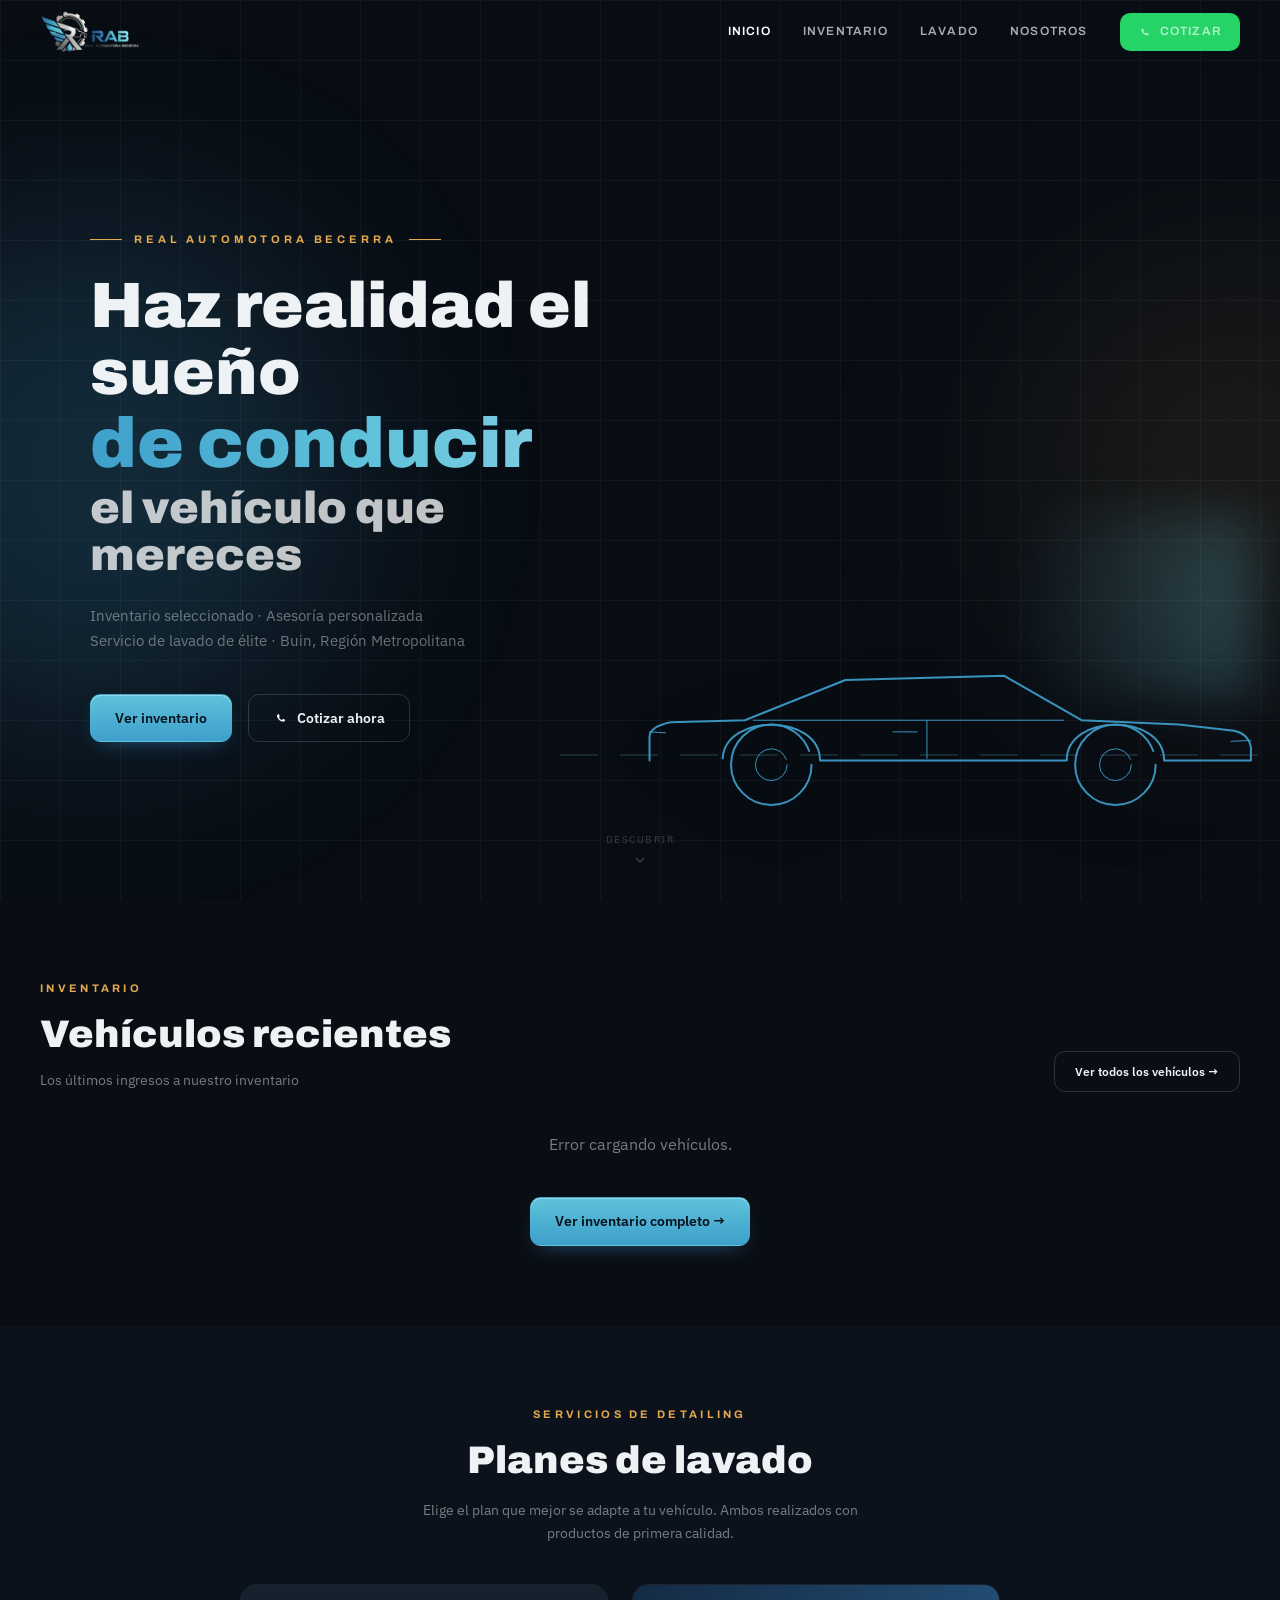
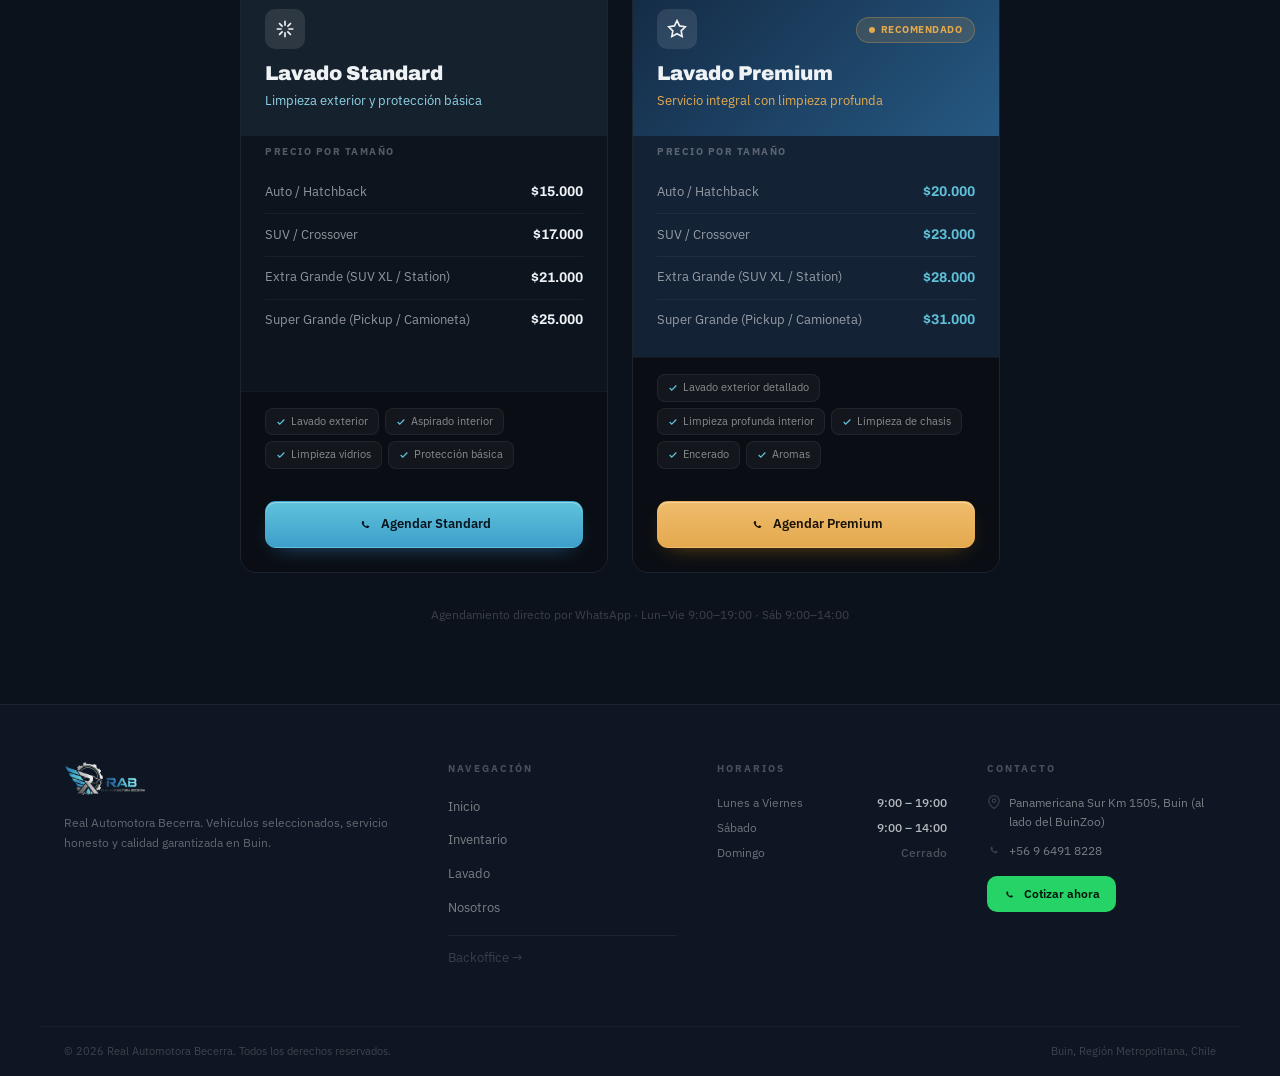
==== commit 7ad18ccd: "Hero: silueta de sedan blueprint animada (Variante B) Refuerza el concepto de automotora sin depende" ====
--- a/index.html
+++ b/index.html
@@ -23,7 +23,7 @@
     .hero-glow-right { position:absolute; right:-160px; bottom:25%; width:400px; height:400px; background:rgba(228,169,78,.1); border-radius:50%; filter:blur(120px); pointer-events:none; }
     .hero-line1 { position:absolute; top:0; bottom:0; width:1px; background:linear-gradient(transparent,rgba(62,159,203,.3),transparent); right:20%; }
     .hero-line2 { position:absolute; top:0; bottom:0; width:1px; background:linear-gradient(transparent,rgba(228,169,78,.2),transparent); right:21%; }
-    .hero-content { position:relative; z-index:1; text-align:center; padding:0 1.5rem; max-width:900px; }
+    .hero-content { position:relative; z-index:2; width:100%; max-width:1180px; margin:0 auto; padding:0 clamp(1.25rem,4vw,2.5rem); text-align:left; }
     .hero-tag { display:inline-flex; align-items:center; gap:.75rem; margin-bottom:1.5rem; }
     .hero-tag span { font-family:var(--font-title); font-size:11px; font-weight:700; letter-spacing:.35em; text-transform:uppercase; color:var(--gold); }
     .hero-tag-line { width:32px; height:1px; background:var(--gold); }
@@ -31,8 +31,8 @@
     .hero-title .line1 { font-size:clamp(2rem,5vw,4rem); display:block; }
     .hero-title .line2 { font-size:clamp(2.2rem,5.5vw,4.5rem); display:block; background:linear-gradient(90deg,#3E9FCB,#5FC2DA,#8FD3E6); -webkit-background-clip:text; -webkit-text-fill-color:transparent; background-clip:text; }
     .hero-title .line3 { font-size:clamp(1.5rem,3.5vw,3rem); display:block; color:rgba(255,255,255,.75); margin-top:.25rem; }
-    .hero-sub { font-size:15px; color:rgba(255,255,255,.4); max-width:520px; margin:0 auto 2.5rem; line-height:1.7; }
-    .hero-ctas { display:flex; flex-wrap:wrap; gap:1rem; justify-content:center; }
+    .hero-sub { font-size:15px; color:rgba(255,255,255,.4); max-width:520px; margin:0 0 2.5rem; line-height:1.7; }
+    .hero-ctas { display:flex; flex-wrap:wrap; gap:1rem; justify-content:flex-start; }
     .hero-stats { display:flex; justify-content:center; gap:2rem; padding-top:2.5rem; border-top:1px solid rgba(255,255,255,.06); flex-wrap:wrap; }
     .hero-stat-val { font-family:var(--font-title); font-weight:900; font-size:2rem; color:var(--white); }
     .hero-stat-lbl { font-size:11px; color:rgba(255,255,255,.3); text-transform:uppercase; letter-spacing:.1em; margin-top:2px; }
@@ -41,6 +41,44 @@
     .hero-scroll span { font-size:10px; text-transform:uppercase; letter-spacing:.15em; }
     .arrow-bounce { animation: bounce .8s ease-in-out infinite alternate; }
     @keyframes bounce { from { transform:translateY(0); } to { transform:translateY(5px); } }
+
+    /* ── Hero blueprint del auto (Variante B · sedán) ── */
+    .hero-copy { max-width:560px; }
+    .hero-car {
+      position:absolute; z-index:1; right:clamp(-40px,-2vw,0px); bottom:7%;
+      width:min(720px,58%); height:auto; color:var(--blue);
+      opacity:.92; filter:drop-shadow(0 20px 42px rgba(0,0,0,.5)); pointer-events:none;
+    }
+    .hero-car path, .hero-car circle { vector-effect:non-scaling-stroke; }
+    .hero-car .bp-body { stroke-width:2; }
+    .hero-car .bp-thin { stroke-width:1; }
+    .hero-headlight {
+      position:absolute; z-index:1; right:2%; bottom:22%; width:340px; height:190px;
+      background:radial-gradient(circle at right, rgba(95,194,218,.28), transparent 70%);
+      filter:blur(24px); pointer-events:none;
+    }
+    .hero-speed {
+      position:absolute; z-index:0; right:0; bottom:16%; width:58%; height:2px; pointer-events:none;
+      background:repeating-linear-gradient(90deg, transparent 0 22px, rgba(95,194,218,.16) 22px 60px);
+    }
+    /* Trazo que se dibuja al cargar */
+    .hero-car .draw { stroke-dasharray:1; stroke-dashoffset:1; animation:hero-draw 1.5s ease forwards; }
+    .hero-car .body   { animation-delay:.35s; animation-duration:1.7s; }
+    .hero-car .detail { animation-delay:1.30s; animation-duration:.9s; }
+    .hero-car .wheel  { animation-delay:1.55s; animation-duration:.8s; }
+    .hero-car .hub    { animation-delay:1.95s; animation-duration:.6s; }
+    @keyframes hero-draw { to { stroke-dashoffset:0; } }
+    .hero-headlight, .hero-speed { opacity:0; animation:hero-fade 1s ease 2.1s forwards; }
+    @keyframes hero-fade { to { opacity:1; } }
+    @media (max-width:820px) {
+      .hero-copy { max-width:none; }
+      .hero-car { width:150%; right:-25%; bottom:5%; opacity:.20; filter:none; }
+      .hero-headlight, .hero-speed { display:none; }
+    }
+    @media (prefers-reduced-motion: reduce) {
+      .hero-car .draw { stroke-dasharray:none; stroke-dashoffset:0; animation:none; }
+      .hero-headlight, .hero-speed { opacity:1; animation:none; }
+    }
 
     /* ── Hero entrance (CSS-only, above the fold) ── */
     .hero-tag    { animation: fadeUp .85s cubic-bezier(.22,1,.36,1) .15s both; }
@@ -62,9 +100,24 @@
   <div class="hero-grid"></div>
   <div class="hero-glow-left"></div>
   <div class="hero-glow-right"></div>
-  <div class="hero-line1"></div>
-  <div class="hero-line2"></div>
+  <div class="hero-speed"></div>
+  <div class="hero-headlight"></div>
+  <svg class="hero-car" viewBox="0 0 680 250" aria-hidden="true">
+    <g fill="none" stroke="currentColor" stroke-linecap="round" stroke-linejoin="round">
+      <path class="bp-body draw body" pathLength="1" d="M60 178 L60 156 Q60 146 80 142 L150 140 L245 102 L395 98 L468 140 L560 144 L612 150 Q626 153 628 166 L628 178 L546 178 C546 133 454 133 454 178 L221 178 C221 133 129 133 129 178 Z"/>
+      <path class="bp-thin draw detail" pathLength="1" d="M158 140 L468 140"/>
+      <path class="bp-thin draw detail" pathLength="1" d="M322 140 L322 178"/>
+      <path class="bp-thin draw detail" pathLength="1" d="M290 151 L314 151"/>
+      <path class="bp-thin draw detail" pathLength="1" d="M628 159 L608 160"/>
+      <path class="bp-thin draw detail" pathLength="1" d="M60 151 L76 152"/>
+      <circle class="bp-body draw wheel" pathLength="1" cx="500" cy="182" r="38"/>
+      <circle class="bp-body draw wheel" pathLength="1" cx="175" cy="182" r="38"/>
+      <circle class="bp-thin draw hub" pathLength="1" cx="500" cy="182" r="15"/>
+      <circle class="bp-thin draw hub" pathLength="1" cx="175" cy="182" r="15"/>
+    </g>
+  </svg>
   <div class="hero-content">
+    <div class="hero-copy">
     <div class="hero-tag">
       <div class="hero-tag-line"></div>
       <span>Real Automotora Becerra</span>
@@ -83,6 +136,7 @@
         Cotizar ahora
       </a>
     </div>
+    </div>
   </div>
   <a href="#inventario" class="hero-scroll">
     <span>Descubrir</span>
--- a/assets/css/rab.css
+++ b/assets/css/rab.css
@@ -389,7 +389,7 @@
   color: var(--white); font-size: 13px; font-family: inherit;
   transition: border-color .2s; outline: none; width: 100%;
 }
-.form-input:focus, .form-select:focus, .form-textarea:focus { border-color: var(--navy-light); }
+.form-input:focus, .form-select:focus, .form-textarea:focus { border-color: var(--blue); box-shadow: 0 0 0 3px rgba(62,159,203,.16); }
 .form-select option { background: #141B26; }
 .form-textarea { resize: vertical; min-height: 80px; }
 
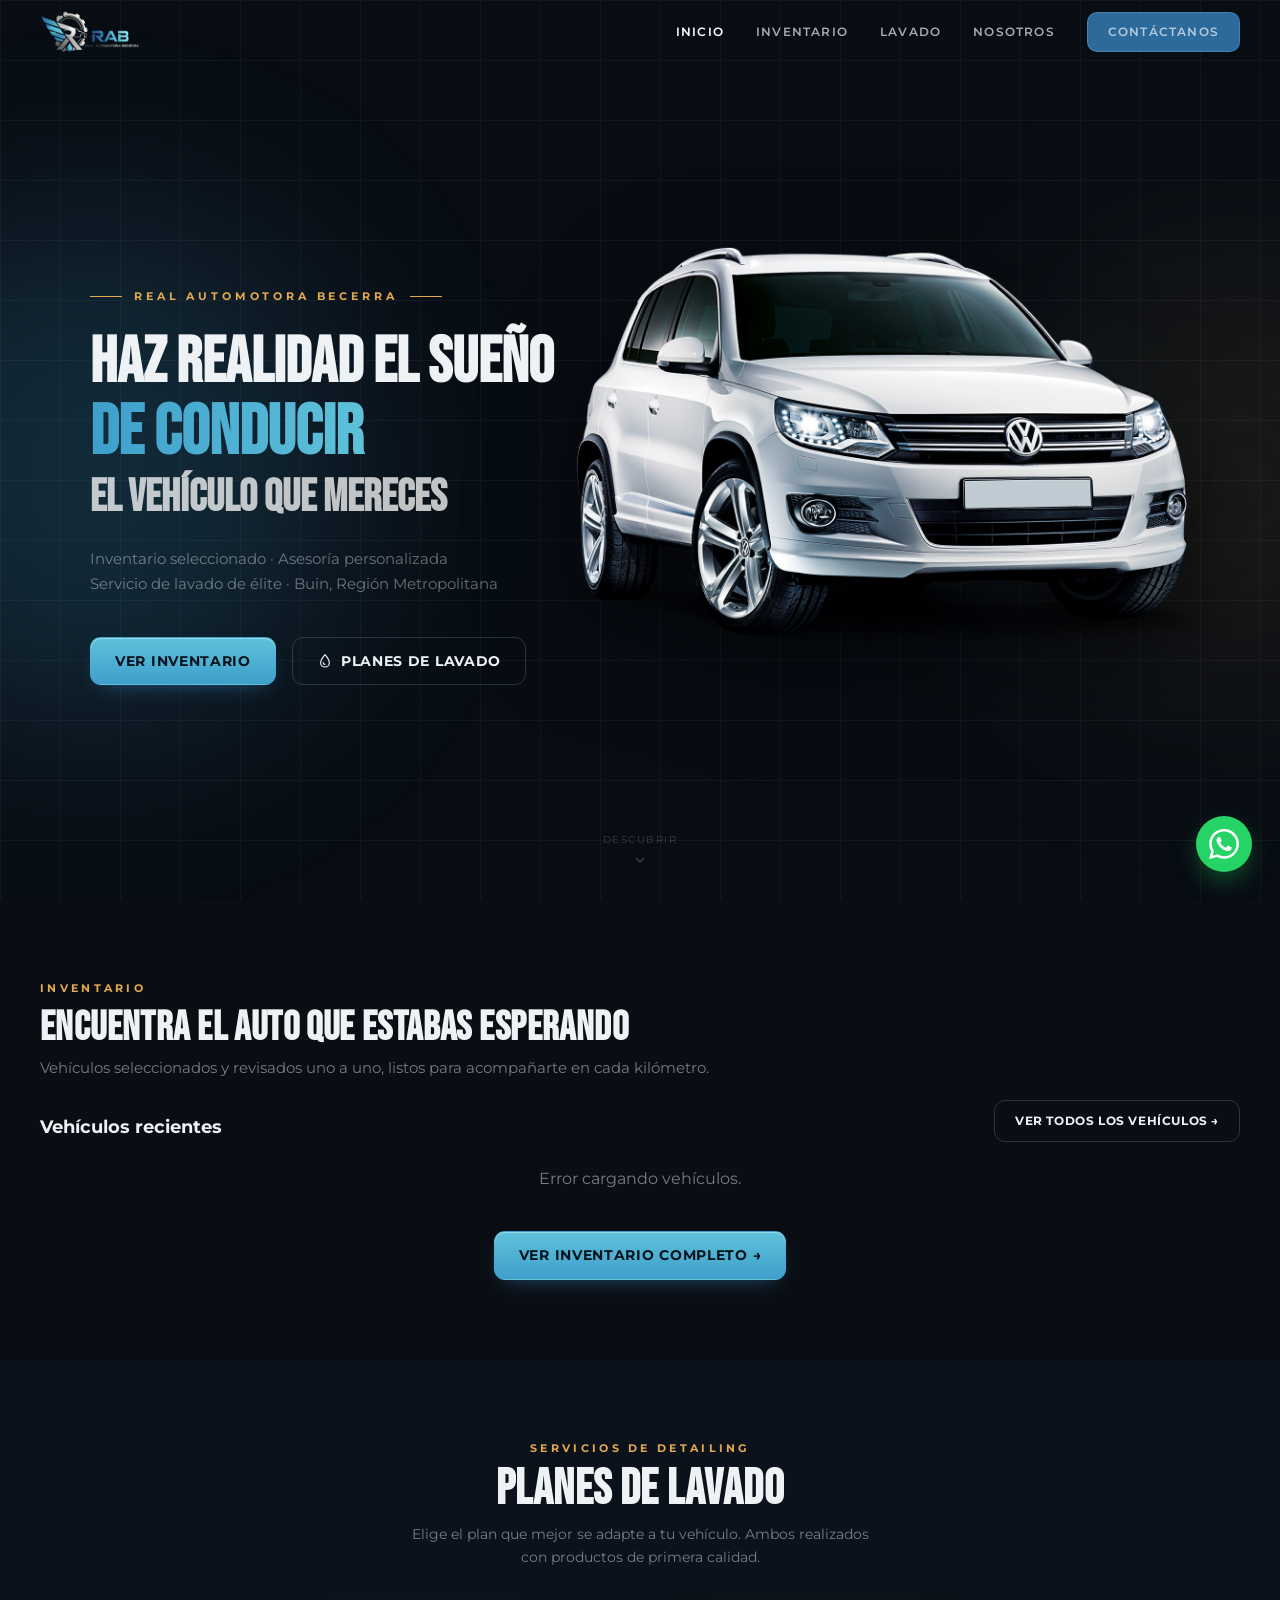
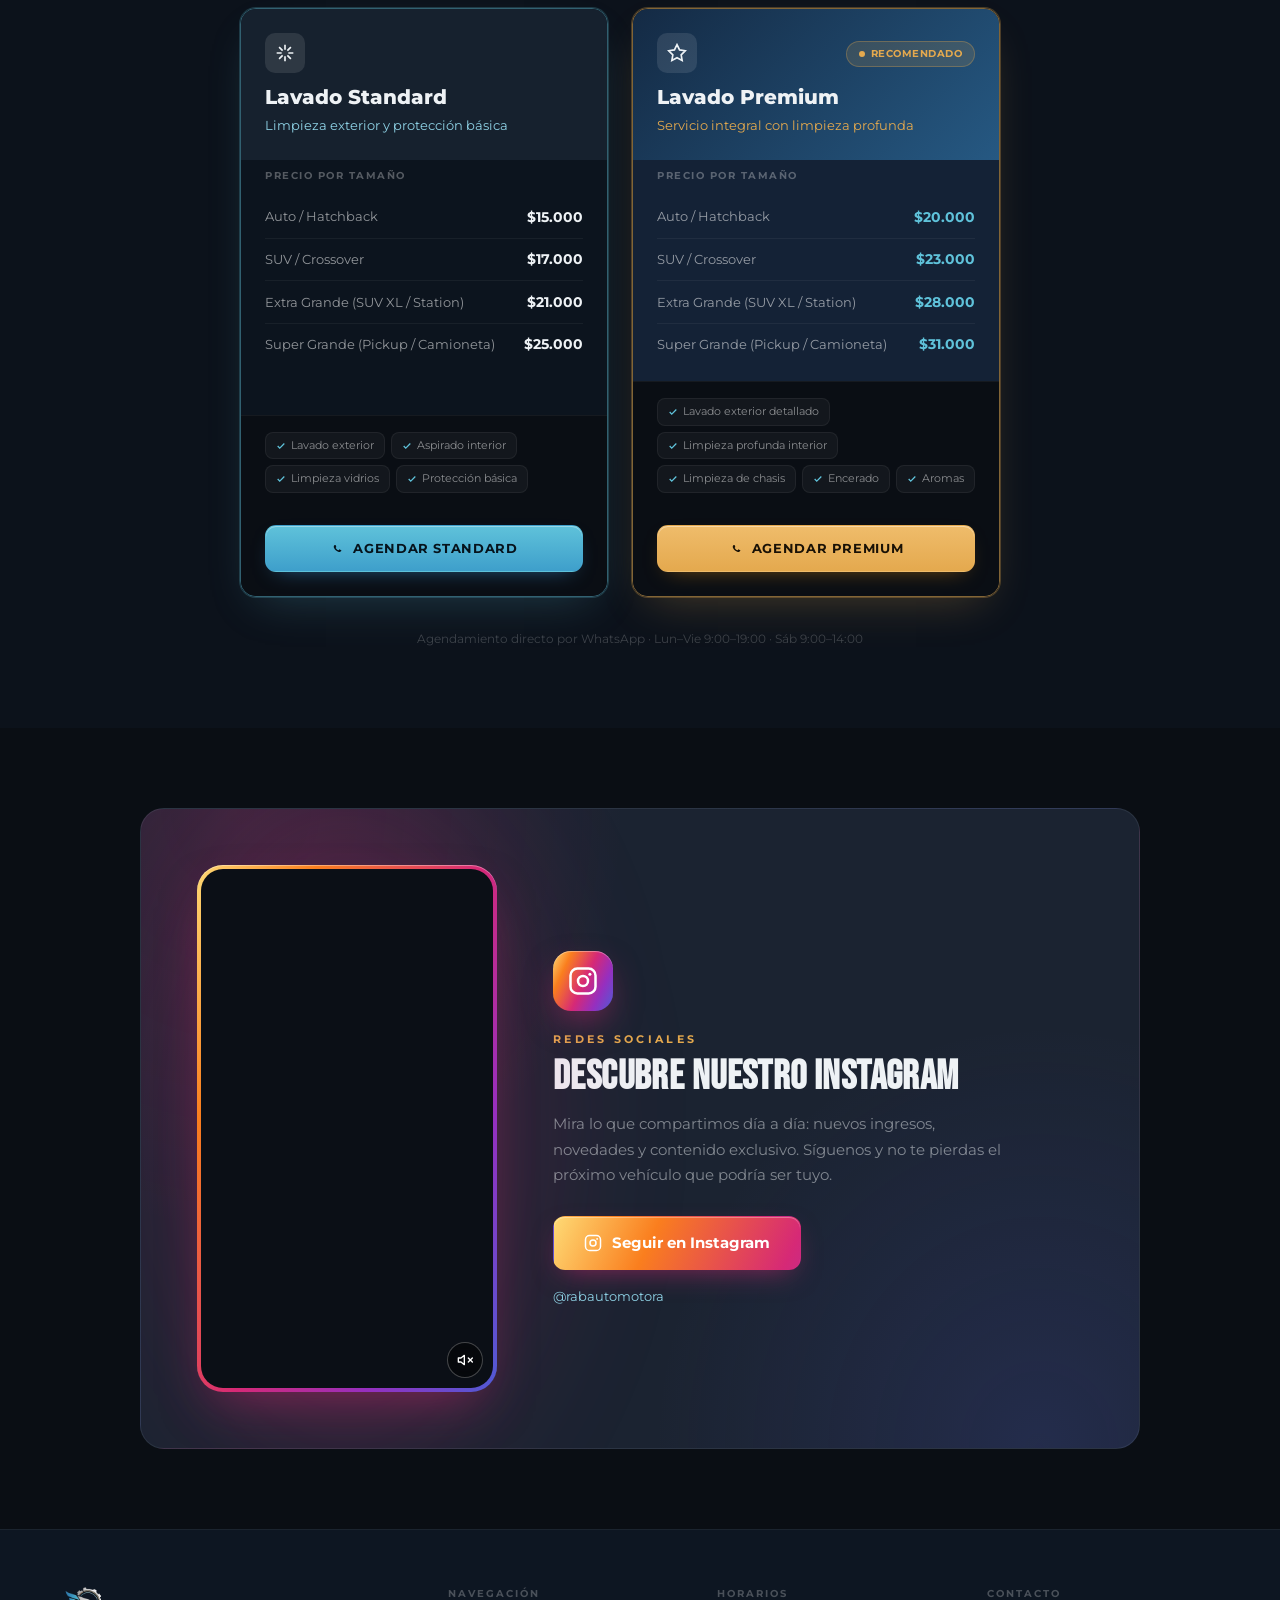
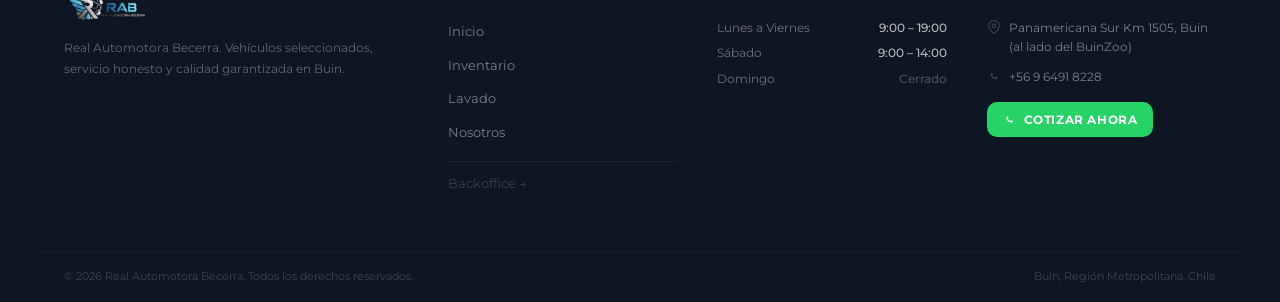
==== commit 1c28c9f1: ":hammer: :art: Rediseno completo del sitio." ====
--- a/index.html
+++ b/index.html
@@ -25,7 +25,7 @@
     .hero-line2 { position:absolute; top:0; bottom:0; width:1px; background:linear-gradient(transparent,rgba(228,169,78,.2),transparent); right:21%; }
     .hero-content { position:relative; z-index:2; width:100%; max-width:1180px; margin:0 auto; padding:0 clamp(1.25rem,4vw,2.5rem); text-align:left; }
     .hero-tag { display:inline-flex; align-items:center; gap:.75rem; margin-bottom:1.5rem; }
-    .hero-tag span { font-family:var(--font-title); font-size:11px; font-weight:700; letter-spacing:.35em; text-transform:uppercase; color:var(--gold); }
+    .hero-tag span { font-family:var(--font-body); font-size:11px; font-weight:700; letter-spacing:.35em; text-transform:uppercase; color:var(--gold); }
     .hero-tag-line { width:32px; height:1px; background:var(--gold); }
     .hero-title { font-family:var(--font-title); font-weight:900; line-height:1.05; color:var(--white); margin-bottom:1.5rem; }
     .hero-title .line1 { font-size:clamp(2rem,5vw,4rem); display:block; }
@@ -42,42 +42,43 @@
     .arrow-bounce { animation: bounce .8s ease-in-out infinite alternate; }
     @keyframes bounce { from { transform:translateY(0); } to { transform:translateY(5px); } }
 
-    /* ── Hero blueprint del auto (Variante B · sedán) ── */
+    /* ── Hero con foto del auto (Variante B) ── */
     .hero-copy { max-width:560px; }
     .hero-car {
-      position:absolute; z-index:1; right:clamp(-40px,-2vw,0px); bottom:7%;
-      width:min(720px,58%); height:auto; color:var(--blue);
-      opacity:.92; filter:drop-shadow(0 20px 42px rgba(0,0,0,.5)); pointer-events:none;
-    }
-    .hero-car path, .hero-car circle { vector-effect:non-scaling-stroke; }
-    .hero-car .bp-body { stroke-width:2; }
-    .hero-car .bp-thin { stroke-width:1; }
-    .hero-headlight {
-      position:absolute; z-index:1; right:2%; bottom:22%; width:340px; height:190px;
-      background:radial-gradient(circle at right, rgba(95,194,218,.28), transparent 70%);
-      filter:blur(24px); pointer-events:none;
-    }
-    .hero-speed {
-      position:absolute; z-index:0; right:0; bottom:16%; width:58%; height:2px; pointer-events:none;
-      background:repeating-linear-gradient(90deg, transparent 0 22px, rgba(95,194,218,.16) 22px 60px);
-    }
-    /* Trazo que se dibuja al cargar */
-    .hero-car .draw { stroke-dasharray:1; stroke-dashoffset:1; animation:hero-draw 1.5s ease forwards; }
-    .hero-car .body   { animation-delay:.35s; animation-duration:1.7s; }
-    .hero-car .detail { animation-delay:1.30s; animation-duration:.9s; }
-    .hero-car .wheel  { animation-delay:1.55s; animation-duration:.8s; }
-    .hero-car .hub    { animation-delay:1.95s; animation-duration:.6s; }
-    @keyframes hero-draw { to { stroke-dashoffset:0; } }
-    .hero-headlight, .hero-speed { opacity:0; animation:hero-fade 1s ease 2.1s forwards; }
-    @keyframes hero-fade { to { opacity:1; } }
+      position:absolute; z-index:1; right:clamp(0px,2.5vw,56px); top:50%;
+      width:min(740px,56%); height:auto; pointer-events:none;
+      transform:translateY(-50%);
+      filter:drop-shadow(0 30px 50px rgba(0,0,0,.55));
+      animation:carIn 1s cubic-bezier(.22,1,.36,1) .3s both;
+    }
+    .hero-car-glow {
+      position:absolute; z-index:0; right:clamp(-10px,1vw,28px); top:50%; transform:translateY(-50%);
+      width:600px; height:420px; max-width:66%; pointer-events:none;
+      background:radial-gradient(closest-side, rgba(62,159,203,.20), transparent 72%);
+      filter:blur(34px);
+    }
+    @keyframes carIn {
+      from { opacity:0; transform:translate(48px,-50%) scale(.97); }
+      to   { opacity:1; transform:translate(0,-50%) scale(1); }
+    }
     @media (max-width:820px) {
+      .hero { min-height:auto; flex-direction:column; justify-content:flex-start; padding-top:88px; padding-bottom:2.5rem; }
+      .hero-content { order:1; }
       .hero-copy { max-width:none; }
-      .hero-car { width:150%; right:-25%; bottom:5%; opacity:.20; filter:none; }
-      .hero-headlight, .hero-speed { display:none; }
-    }
+      .hero-car {
+        order:2; position:static; right:auto; top:auto; bottom:auto; transform:none;
+        width:80%; max-width:360px; margin:1.5rem auto 0;
+        opacity:1; filter:drop-shadow(0 18px 34px rgba(0,0,0,.5)); animation:none;
+      }
+      .hero-car-glow { display:none; }
+      .hero-scroll { display:none; }
+    }
+
+    /* Título gancho: una línea en desktop, envuelve en móvil */
+    .home-hook { white-space:nowrap; }
+    @media (max-width:820px) { .home-hook { white-space:normal; } }
     @media (prefers-reduced-motion: reduce) {
-      .hero-car .draw { stroke-dasharray:none; stroke-dashoffset:0; animation:none; }
-      .hero-headlight, .hero-speed { opacity:1; animation:none; }
+      .hero-car { animation:none; }
     }
 
     /* ── Hero entrance (CSS-only, above the fold) ── */
@@ -100,22 +101,8 @@
   <div class="hero-grid"></div>
   <div class="hero-glow-left"></div>
   <div class="hero-glow-right"></div>
-  <div class="hero-speed"></div>
-  <div class="hero-headlight"></div>
-  <svg class="hero-car" viewBox="0 0 680 250" aria-hidden="true">
-    <g fill="none" stroke="currentColor" stroke-linecap="round" stroke-linejoin="round">
-      <path class="bp-body draw body" pathLength="1" d="M60 178 L60 156 Q60 146 80 142 L150 140 L245 102 L395 98 L468 140 L560 144 L612 150 Q626 153 628 166 L628 178 L546 178 C546 133 454 133 454 178 L221 178 C221 133 129 133 129 178 Z"/>
-      <path class="bp-thin draw detail" pathLength="1" d="M158 140 L468 140"/>
-      <path class="bp-thin draw detail" pathLength="1" d="M322 140 L322 178"/>
-      <path class="bp-thin draw detail" pathLength="1" d="M290 151 L314 151"/>
-      <path class="bp-thin draw detail" pathLength="1" d="M628 159 L608 160"/>
-      <path class="bp-thin draw detail" pathLength="1" d="M60 151 L76 152"/>
-      <circle class="bp-body draw wheel" pathLength="1" cx="500" cy="182" r="38"/>
-      <circle class="bp-body draw wheel" pathLength="1" cx="175" cy="182" r="38"/>
-      <circle class="bp-thin draw hub" pathLength="1" cx="500" cy="182" r="15"/>
-      <circle class="bp-thin draw hub" pathLength="1" cx="175" cy="182" r="15"/>
-    </g>
-  </svg>
+  <div class="hero-car-glow"></div>
+  <img class="hero-car" src="./assets/images/CAR.png" alt="" aria-hidden="true">
   <div class="hero-content">
     <div class="hero-copy">
     <div class="hero-tag">
@@ -131,9 +118,9 @@
     <p class="hero-sub">Inventario seleccionado · Asesoría personalizada<br>Servicio de lavado de élite · Buin, Región Metropolitana</p>
     <div class="hero-ctas">
       <a href="./inventario/index.html" class="btn-primary">Ver inventario</a>
-      <a href="https://wa.me/56964918228?text=Hola%20RAB%2C%20quiero%20cotizar%20un%20veh%C3%ADculo.%20%C2%BFMe%20pueden%20ayudar%3F" target="_blank" class="btn-outline">
-        <svg width="16" height="16" viewBox="0 0 24 24" fill="currentColor"><path d="M17.472 14.382c-.297-.149-1.758-.867-2.03-.967-.273-.099-.471-.148-.67.15-.197.297-.767.966-.94 1.164-.173.199-.347.223-.644.075-.297-.15-1.255-.463-2.39-1.475-.883-.788-1.48-1.761-1.653-2.059-.173-.297-.018-.458.13-.606.134-.133.298-.347.446-.52.149-.174.198-.298.298-.497.099-.198.05-.371-.025-.52-.075-.149-.669-1.612-.916-2.207-.242-.579-.487-.5-.669-.51-.173-.008-.371-.01-.57-.01-.198 0-.52.074-.792.372-.272.297-1.04 1.016-1.04 2.479 0 1.462 1.065 2.875 1.213 3.074.149.198 2.096 3.2 5.077 4.487.709.306 1.262.489 1.694.625.712.227 1.36.195 1.871.118.571-.085 1.758-.719 2.006-1.413.248-.694.248-1.289.173-1.413-.074-.124-.272-.198-.57-.347"/></svg>
-        Cotizar ahora
+      <a href="#lavado" class="btn-outline">
+        <svg width="16" height="16" viewBox="0 0 24 24" fill="none" stroke="currentColor" stroke-width="1.75" stroke-linecap="round" stroke-linejoin="round"><path d="M12 2.5S5.5 10 5.5 14.5a6.5 6.5 0 0 0 13 0C18.5 10 12 2.5 12 2.5z"/><path d="M9.5 14.5a2.5 2.5 0 0 0 2.5 2.5"/></svg>
+        Planes de lavado
       </a>
     </div>
     </div>
@@ -147,12 +134,15 @@
 <!-- ── INVENTARIO (últimos 6) ── -->
 <section class="section" id="inventario">
   <div class="container">
-    <div class="section-header reveal" style="display:flex;justify-content:space-between;align-items:flex-end;flex-wrap:wrap;gap:1rem">
-      <div>
-        <p class="label-tag">Inventario</p>
-        <h2 class="section-title">Vehículos recientes</h2>
-        <p style="color:var(--text-muted);font-size:14px;margin-top:.25rem">Los últimos ingresos a nuestro inventario</p>
-      </div>
+    <!-- Título cautivador antes de los autos -->
+    <div class="reveal" style="text-align:left;max-width:680px;margin:0 0 1.25rem">
+      <p class="label-tag">Inventario</p>
+      <h2 class="section-title home-hook" style="margin-top:.5rem">Encuentra el auto que estabas esperando</h2>
+      <p style="color:var(--text-muted);font-size:15px;margin-top:.4rem;line-height:1.7">Vehículos seleccionados y revisados uno a uno, listos para acompañarte en cada kilómetro.</p>
+    </div>
+    <!-- Etiqueta de la grilla -->
+    <div class="section-header reveal" style="display:flex;justify-content:space-between;align-items:flex-end;flex-wrap:wrap;gap:1rem;margin-bottom:1.5rem;--reveal-delay:80ms">
+      <h3 style="font-family:var(--font-body);font-weight:700;font-size:1.15rem;color:var(--white)">Vehículos recientes</h3>
       <a href="./inventario/index.html" class="btn-outline" style="font-size:12px;padding:10px 20px">
         Ver todos los vehículos →
       </a>
@@ -169,7 +159,7 @@
   <div class="container" style="max-width:800px">
     <div class="section-header reveal text-center" style="text-align:center">
       <p class="label-tag">Servicios de Detailing</p>
-      <h2 class="section-title">Planes de lavado</h2>
+      <h2 class="section-title" style="font-size:clamp(2.3rem,3.85vw,3.3rem)">Planes de lavado</h2>
       <p style="color:var(--text-muted);font-size:14px;margin-top:.5rem;max-width:480px;margin-inline:auto">Elige el plan que mejor se adapte a tu vehículo. Ambos realizados con productos de primera calidad.</p>
     </div>
     <div id="washing-cards" class="wash-grid"></div>
@@ -179,12 +169,20 @@
   </div>
 </section>
 
+<!-- ── INSTAGRAM / REDES ── -->
+<section class="section" id="redes">
+  <div class="container">
+    <div id="instagram-container"></div>
+  </div>
+</section>
+
 <div id="footer-container"></div>
 
 <script src="./assets/js/config.js"></script>
 <script>
   // ── Render layout ─────────────────────────────────────────
   document.getElementById('navbar-container').innerHTML = RAB.renderNavbar('Inicio')
+  document.getElementById('instagram-container').innerHTML = RAB.renderInstagram()
   document.getElementById('footer-container').innerHTML = RAB.renderFooter()
   RAB.initNavbarScroll()
 
--- a/assets/css/rab.css
+++ b/assets/css/rab.css
@@ -1,5 +1,5 @@
 /* frontend/assets/css/rab.css */
-@import url('https://fonts.googleapis.com/css2?family=Archivo:wght@400;500;600;700;800;900&family=IBM+Plex+Sans:wght@400;500;600;700&family=IBM+Plex+Mono:wght@400;500;600&display=swap');
+@import url('https://fonts.googleapis.com/css2?family=Bebas+Neue&family=Montserrat:wght@400;500;600;700;800;900&display=swap');
 
 /* ── Variables ───────────────────────────────────────────── */
 :root {
@@ -22,21 +22,22 @@
   --chrome-2:    #AEB8C0;
   --chrome-3:    #6E7882;
   --chrome-grad: linear-gradient(140deg,var(--chrome-1) 0%,var(--chrome-3) 42%,var(--chrome-2) 58%,var(--chrome-1) 100%);
-  /* Tipografía · display industrial + humanista + mono tabular */
-  --font-title:  'Archivo', 'Bahnschrift', 'Segoe UI', system-ui, sans-serif;
-  --font-body:   'IBM Plex Sans', 'Segoe UI', system-ui, -apple-system, sans-serif;
-  --font-data:   'IBM Plex Mono', 'Cascadia Code', Consolas, ui-monospace, monospace;
+  /* Tipografía · Bebas Neue (display tipo placa) + Montserrat (cuerpo) */
+  --font-title:  'Bebas Neue', 'Oswald', 'Arial Narrow', sans-serif;
+  --font-body:   'Montserrat', 'Segoe UI', system-ui, -apple-system, sans-serif;
+  --font-data:   'Montserrat', 'Segoe UI', system-ui, sans-serif;
 }
 
 /* ── Reset ───────────────────────────────────────────────── */
 *, *::before, *::after { box-sizing: border-box; margin: 0; padding: 0; }
-html { scroll-behavior: smooth; }
+html { scroll-behavior: smooth; overflow-x: hidden; }
 body {
   font-family: var(--font-body);
   background: var(--bg-dark);
   color: var(--white);
   line-height: 1.6;
   -webkit-font-smoothing: antialiased;
+  overflow-x: hidden;
 }
 a { text-decoration: none; color: inherit; }
 img { max-width: 100%; display: block; }
@@ -45,7 +46,7 @@
 /* ── Typography ──────────────────────────────────────────── */
 .font-title { font-family: var(--font-title); }
 .label-tag {
-  font-family: var(--font-title);
+  font-family: var(--font-body);
   font-size: 11px; font-weight: 700;
   letter-spacing: .3em; text-transform: uppercase;
   color: var(--gold);
@@ -65,7 +66,7 @@
 .navbar-logo img { height: 44px; width: auto; object-fit: contain; }
 .navbar-links { display: flex; align-items: center; gap: 2rem; }
 .navbar-links a {
-  font-family: var(--font-title);
+  font-family: var(--font-body);
   font-size: 12px; font-weight: 600;
   text-transform: uppercase; letter-spacing: .1em;
   color: rgba(255,255,255,.65);
@@ -74,13 +75,22 @@
 .navbar-links a:hover { color: var(--white); }
 .btn-whatsapp {
   display: inline-flex; align-items: center; gap: 8px;
-  background: var(--green-wa); color: #04120A;
+  background: var(--green-wa); color: #fff;
   font-family: var(--font-body); font-size: 13px; font-weight: 600;
   letter-spacing: 0;
   padding: 9px 18px; border-radius: 10px;
   transition: background .2s, transform .15s;
 }
 .btn-whatsapp:hover { background: #1ebe5d; transform: translateY(-1px); }
+.btn-nav-cta {
+  display: inline-flex; align-items: center; justify-content: center;
+  background: var(--navy-light); color: #fff;
+  font-family: var(--font-body); font-size: 13px; font-weight: 600; letter-spacing: 0;
+  padding: 9px 20px; border-radius: 10px;
+  border: 1px solid rgba(255,255,255,.14);
+  transition: background .2s, border-color .2s, transform .15s;
+}
+.btn-nav-cta:hover { background: var(--blue); border-color: transparent; transform: translateY(-1px); }
 .navbar-hamburger { display: none; color: var(--white); padding: 4px; }
 .navbar-mobile {
   display: none; flex-direction: column; gap: 4px;
@@ -91,7 +101,7 @@
 }
 .navbar-mobile.open { display: flex; }
 .navbar-mobile a {
-  font-family: var(--font-title); font-size: 13px; font-weight: 600;
+  font-family: var(--font-body); font-size: 13px; font-weight: 600;
   text-transform: uppercase; letter-spacing: .1em;
   color: rgba(255,255,255,.75); padding: .75rem 0;
   border-bottom: 1px solid rgba(255,255,255,.06);
@@ -135,6 +145,10 @@
   transition: filter .2s, box-shadow .2s, transform .15s;
 }
 .btn-gold:hover { filter: brightness(1.05); transform: translateY(-1px); }
+/* Botones en mayúscula — aspecto automotora */
+.btn-primary, .btn-outline, .btn-gold, .btn-nav-cta, .btn-whatsapp, .filter-btn {
+  text-transform: uppercase; letter-spacing: .05em; font-weight: 700;
+}
 
 /* ── Section layout ──────────────────────────────────────── */
 .section { padding: clamp(3rem, 7vw, 5rem) 1.5rem; }
@@ -143,8 +157,8 @@
 .section-header { margin-bottom: 2.5rem; }
 .section-title {
   font-family: var(--font-title); font-weight: 900;
-  font-size: clamp(1.75rem, 3vw, 2.5rem); color: var(--white);
-  margin-top: .4rem;
+  font-size: clamp(1.9rem, 3.2vw, 2.75rem); color: var(--white);
+  line-height: 1.05; letter-spacing: .01em; margin-top: .4rem;
 }
 
 /* ── Vehicle Card ────────────────────────────────────────── */
@@ -192,7 +206,7 @@
 }
 .card-body { padding: 1rem; display: flex; flex-direction: column; flex: 1; }
 .card-name {
-  font-family: var(--font-title); font-weight: 700;
+  font-family: var(--font-body); font-weight: 700;
   font-size: 16px; letter-spacing: .01em; color: var(--white); margin-bottom: 6px;
   transition: color .2s;
 }
@@ -214,7 +228,7 @@
 .card-divider { border: none; border-top: 1px solid var(--border); margin-bottom: .75rem; }
 .card-footer { display: flex; align-items: center; justify-content: space-between; gap: 8px; margin-top: auto; }
 .card-category {
-  font-family: var(--font-title); font-size: 10px; font-weight: 700;
+  font-family: var(--font-body); font-size: 10px; font-weight: 700;
   text-transform: uppercase; letter-spacing: .09em;
   color: var(--blue-light);
 }
@@ -273,10 +287,20 @@
 .wash-grid { display: grid; grid-template-columns: 1fr 1fr; gap: 1.5rem; max-width: 760px; }
 @media (max-width: 640px) { .wash-grid { grid-template-columns: 1fr; } }
 .wash-card { border-radius: 16px; overflow: hidden; border: 1px solid var(--border); display: flex; flex-direction: column; }
+/* Resalta la tarjeta Premium con borde y glow dorado */
+.wash-card:has(.wash-header-premium) {
+  border-color: rgba(228,169,78,.55);
+  box-shadow: 0 0 0 1px rgba(228,169,78,.28), 0 18px 44px -18px rgba(228,169,78,.30);
+}
+/* Tarjeta Standard con borde y glow celeste (azur del sitio) */
+.wash-card:has(.wash-header-standard) {
+  border-color: rgba(95,194,218,.45);
+  box-shadow: 0 0 0 1px rgba(95,194,218,.22), 0 18px 44px -18px rgba(95,194,218,.26);
+}
 .wash-header { padding: 1.5rem; }
 .wash-header-standard { background: #16212E; }
 .wash-header-premium  { background: linear-gradient(135deg, #142A44, #2C6A9Ccc); }
-.wash-plan-name { font-family: var(--font-title); font-weight: 900; font-size: 20px; color: var(--white); margin-top: .5rem; }
+.wash-plan-name { font-family: var(--font-body); font-weight: 800; font-size: 20px; color: var(--white); margin-top: .5rem; }
 .wash-plan-desc { font-size: 13px; margin-top: 2px; }
 .wash-plan-desc-standard { color: var(--blue-pale); }
 .wash-plan-desc-premium  { color: var(--gold); }
@@ -297,12 +321,100 @@
 .wash-price-row { display: flex; justify-content: space-between; align-items: center; padding: .6rem 0; border-bottom: 1px solid rgba(255,255,255,.05); }
 .wash-price-row:last-child { border-bottom: none; }
 .wash-price-size  { font-size: 13px; color: rgba(255,255,255,.55); }
-.wash-price-value { font-family: var(--font-title); font-weight: 700; font-size: 14px; }
+.wash-price-value { font-family: var(--font-body); font-weight: 700; font-size: 14px; }
 .wash-price-value-standard { color: var(--white); }
 .wash-price-value-premium  { color: var(--blue-light); }
 .wash-features { padding: 1rem 1.5rem; background: var(--bg-dark); border-top: 1px solid rgba(255,255,255,.05); display: flex; flex-wrap: wrap; gap: 6px; }
 .wash-feature { font-size: 11px; color: rgba(255,255,255,.5); background: rgba(255,255,255,.04); border: 1px solid rgba(255,255,255,.06); padding: 4px 10px; border-radius: 8px; display: flex; align-items: center; gap: 5px; }
 .wash-cta { padding: 1rem 1.5rem 1.5rem; background: var(--bg-dark); }
+
+/* ── Instagram / Social CTA ──────────────────────────────── */
+:root {
+  --ig-grad: linear-gradient(115deg, #FEDA75 0%, #FA7E1E 22%, #D62976 52%, #962FBF 76%, #4F5BD5 100%);
+}
+.ig-cta {
+  position: relative; overflow: hidden;
+  max-width: 1000px; margin: 0 auto;
+  border-radius: 24px; border: 1px solid var(--border);
+  background:
+    radial-gradient(70% 120% at 10% 0%,   rgba(214,41,118,.16), transparent 55%),
+    radial-gradient(70% 120% at 90% 100%, rgba(79,91,213,.16),  transparent 55%),
+    var(--bg-card);
+  padding: clamp(2rem, 5vw, 3.5rem);
+  display: flex; align-items: center; flex-wrap: wrap;
+  gap: clamp(1.5rem, 5vw, 3.5rem);
+}
+.ig-media { position: relative; flex-shrink: 0; margin: 0 auto; }
+.ig-glow {
+  position: absolute; inset: -16%; z-index: 0;
+  background: rgba(214,41,118,.16); filter: blur(70px);
+  border-radius: 50%; pointer-events: none;
+}
+.ig-reel {
+  position: relative; z-index: 1;
+  width: clamp(220px, 32vw, 300px);
+  padding: 4px; border-radius: 26px;
+  background: var(--ig-grad);
+  box-shadow: 0 22px 52px -18px rgba(214,41,118,.5), inset 0 1px 0 rgba(255,255,255,.35);
+  animation: ig-float 6s ease-in-out infinite;
+}
+.ig-reel video {
+  display: block; width: 100%; aspect-ratio: 9 / 16;
+  object-fit: cover; border-radius: 22px; background: #0B0F16;
+}
+.ig-mute {
+  position: absolute; bottom: 14px; right: 14px; z-index: 2;
+  width: 36px; height: 36px; border-radius: 50%;
+  display: flex; align-items: center; justify-content: center;
+  color: #fff; background: rgba(0,0,0,.45);
+  border: 1px solid rgba(255,255,255,.25);
+  backdrop-filter: blur(6px);
+  transition: background .2s, transform .15s;
+}
+.ig-mute:hover { background: rgba(0,0,0,.65); transform: scale(1.06); }
+.ig-mute:active { transform: scale(.94); }
+@keyframes ig-float { 0%, 100% { transform: translateY(0); } 50% { transform: translateY(-8px); } }
+.ig-copy { flex: 1 1 300px; min-width: 260px; }
+.ig-glyph {
+  position: relative;
+  width: 60px; height: 60px; border-radius: 18px;
+  margin-bottom: 1.25rem;
+  display: flex; align-items: center; justify-content: center;
+  background: var(--ig-grad); color: #fff;
+  box-shadow: 0 14px 34px -8px rgba(214,41,118,.55), inset 0 1px 0 rgba(255,255,255,.35);
+}
+.ig-message {
+  position: relative;
+  color: var(--text-muted); font-size: 15px; line-height: 1.7;
+  max-width: 460px; margin-top: .85rem;
+}
+@media (max-width: 820px) {
+  .ig-cta { flex-direction: column; text-align: center; }
+  .ig-copy { min-width: 0; }
+  .ig-glyph, .ig-message { margin-inline: auto; }
+}
+.btn-instagram {
+  position: relative;
+  display: inline-flex; align-items: center; gap: 10px;
+  margin-top: 1.75rem;
+  background: var(--ig-grad); background-size: 180% 180%; background-position: 0% 0%;
+  color: #fff; font-family: var(--font-body); font-size: 15px; font-weight: 700;
+  letter-spacing: 0;
+  padding: 14px 30px; border-radius: 12px; border: 1px solid transparent;
+  box-shadow: 0 10px 28px -10px rgba(214,41,118,.6), inset 0 1px 0 rgba(255,255,255,.3);
+  transition: transform .15s, box-shadow .2s, background-position .5s ease;
+}
+.btn-instagram:hover {
+  transform: translateY(-2px); background-position: 100% 100%;
+  box-shadow: 0 16px 38px -10px rgba(214,41,118,.7), inset 0 1px 0 rgba(255,255,255,.42);
+}
+.btn-instagram:active { transform: translateY(0) scale(.98); transition-duration: .08s; }
+.ig-handle {
+  position: relative;
+  font-family: var(--font-data); font-variant-numeric: tabular-nums;
+  font-size: 13px; color: var(--blue-pale);
+  margin-top: 1rem;
+}
 
 /* ── Footer ──────────────────────────────────────────────── */
 .footer { background: #0D1622; border-top: 1px solid rgba(255,255,255,.06); }
@@ -378,7 +490,7 @@
 
 /* ── Admin form ──────────────────────────────────────────── */
 .form-section { background: var(--bg-card); border: 1px solid var(--border); border-radius: 12px; padding: 1.5rem; margin-bottom: 1.5rem; }
-.form-section-title { font-family: var(--font-title); font-weight: 700; font-size: 14px; color: var(--white); margin-bottom: 1.25rem; }
+.form-section-title { font-family: var(--font-body); font-weight: 700; font-size: 14px; color: var(--white); margin-bottom: 1.25rem; }
 .form-grid { display: grid; grid-template-columns: repeat(auto-fill, minmax(200px, 1fr)); gap: 1rem; }
 .form-group { display: flex; flex-direction: column; gap: 6px; }
 .form-group.full { grid-column: 1 / -1; }
@@ -407,7 +519,7 @@
 .stat-card-upcoming  { background: rgba(228,169,78,.08); border-color: rgba(228,169,78,.2); }
 .stat-card-total     { background: rgba(255,255,255,.03); border-color: rgba(255,255,255,.08); }
 .stat-icon { width: 32px; height: 32px; border-radius: 8px; display: flex; align-items: center; justify-content: center; margin-bottom: .75rem; }
-.stat-label { font-size: 11px; text-transform: uppercase; letter-spacing: .1em; color: rgba(255,255,255,.4); margin-bottom: 4px; font-family: var(--font-title); font-weight: 700; }
+.stat-label { font-size: 11px; text-transform: uppercase; letter-spacing: .1em; color: rgba(255,255,255,.4); margin-bottom: 4px; font-family: var(--font-body); font-weight: 700; }
 .stat-value { font-family: var(--font-title); font-weight: 900; font-size: 2rem; color: var(--white); }
 
 /* ── Entrance Animations ─────────────────────────────────── */
@@ -434,6 +546,12 @@
   transform: none;
   will-change: auto;
 }
+/* Variantes de dirección — el offset SOLO aplica antes de ser visible, así
+   .reveal.visible (transform:none) gana siempre al revelarse y no queda corrido. */
+@media (prefers-reduced-motion: no-preference) {
+  .reveal.from-left:not(.visible)  { transform: translateX(-28px); }
+  .reveal.from-right:not(.visible) { transform: translateX(28px); }
+}
 
 /* Admin page entrance */
 .admin-page.active { animation: fadeUp .32s cubic-bezier(.22,1,.36,1) both; }
@@ -449,10 +567,71 @@
 /* Respect reduced motion */
 @media (prefers-reduced-motion: reduce) {
   .reveal,
+  .reveal.from-left,
+  .reveal.from-right,
   .reveal.visible { transition: none; opacity: 1; transform: none; }
   .admin-page.active { animation: none; }
   .navbar-mobile.open { animation: none; }
   .btn-primary:active,
   .btn-outline:active,
-  .btn-gold:active { transform: none; }
-}
+  .btn-gold:active,
+  .btn-instagram:active { transform: none; }
+  .btn-instagram:hover { transform: none; }
+  .ig-reel { animation: none; }
+  .ig-mute:hover, .ig-mute:active { transform: none; }
+}
+
+/* ── Botón flotante de WhatsApp (FAB) ─────────────────────── */
+.wa-fab {
+  position: fixed; right: clamp(16px, 4vw, 28px); bottom: clamp(16px, 4vw, 28px);
+  z-index: 900; display: inline-flex; align-items: center; text-decoration: none;
+}
+.wa-fab-btn {
+  position: relative; width: 56px; height: 56px; border-radius: 50%;
+  background: var(--green-wa); color: #fff;
+  display: flex; align-items: center; justify-content: center;
+  box-shadow: 0 10px 26px -6px rgba(37,211,102,.5), 0 4px 12px rgba(0,0,0,.35);
+  transition: transform .2s ease, box-shadow .2s ease;
+}
+.wa-fab-btn svg { fill: #fff; width: 30px; height: 30px; }
+.wa-fab-btn::before {
+  content: ""; position: absolute; inset: 0; border-radius: 50%;
+  box-shadow: 0 0 0 0 rgba(37,211,102,.45);
+  animation: wa-pulse 2.4s ease-out infinite;
+}
+@keyframes wa-pulse {
+  0%   { box-shadow: 0 0 0 0 rgba(37,211,102,.45); }
+  70%  { box-shadow: 0 0 0 16px rgba(37,211,102,0); }
+  100% { box-shadow: 0 0 0 0 rgba(37,211,102,0); }
+}
+.wa-fab:hover .wa-fab-btn,
+.wa-fab:focus-visible .wa-fab-btn {
+  transform: translateY(-3px) scale(1.06);
+  box-shadow: 0 16px 34px -6px rgba(37,211,102,.6), 0 6px 16px rgba(0,0,0,.4);
+}
+.wa-fab-tip {
+  position: absolute; top: 50%; right: calc(100% + 12px);
+  transform: translateY(-50%) translateX(6px);
+  background: var(--bg-card); color: var(--white);
+  border: 1px solid var(--border); border-radius: 10px;
+  padding: .55rem .85rem; font-family: var(--font-body); font-size: 13px; line-height: 1.3;
+  white-space: nowrap; box-shadow: 0 8px 24px rgba(0,0,0,.35);
+  opacity: 0; pointer-events: none;
+  transition: opacity .2s ease, transform .2s ease;
+}
+.wa-fab-tip::after {
+  content: ""; position: absolute; top: 50%; right: -5px;
+  width: 10px; height: 10px; transform: translateY(-50%) rotate(45deg);
+  background: var(--bg-card); border-right: 1px solid var(--border); border-top: 1px solid var(--border);
+}
+.wa-fab:hover .wa-fab-tip,
+.wa-fab:focus-visible .wa-fab-tip { opacity: 1; transform: translateY(-50%) translateX(0); }
+@media (max-width: 600px) {
+  .wa-fab-btn { width: 52px; height: 52px; }
+  .wa-fab-tip { display: none; }
+}
+@media (prefers-reduced-motion: reduce) {
+  .wa-fab-btn::before { animation: none; }
+  .wa-fab:hover .wa-fab-btn, .wa-fab:focus-visible .wa-fab-btn { transform: none; }
+  .wa-fab-tip { transition: none; }
+}
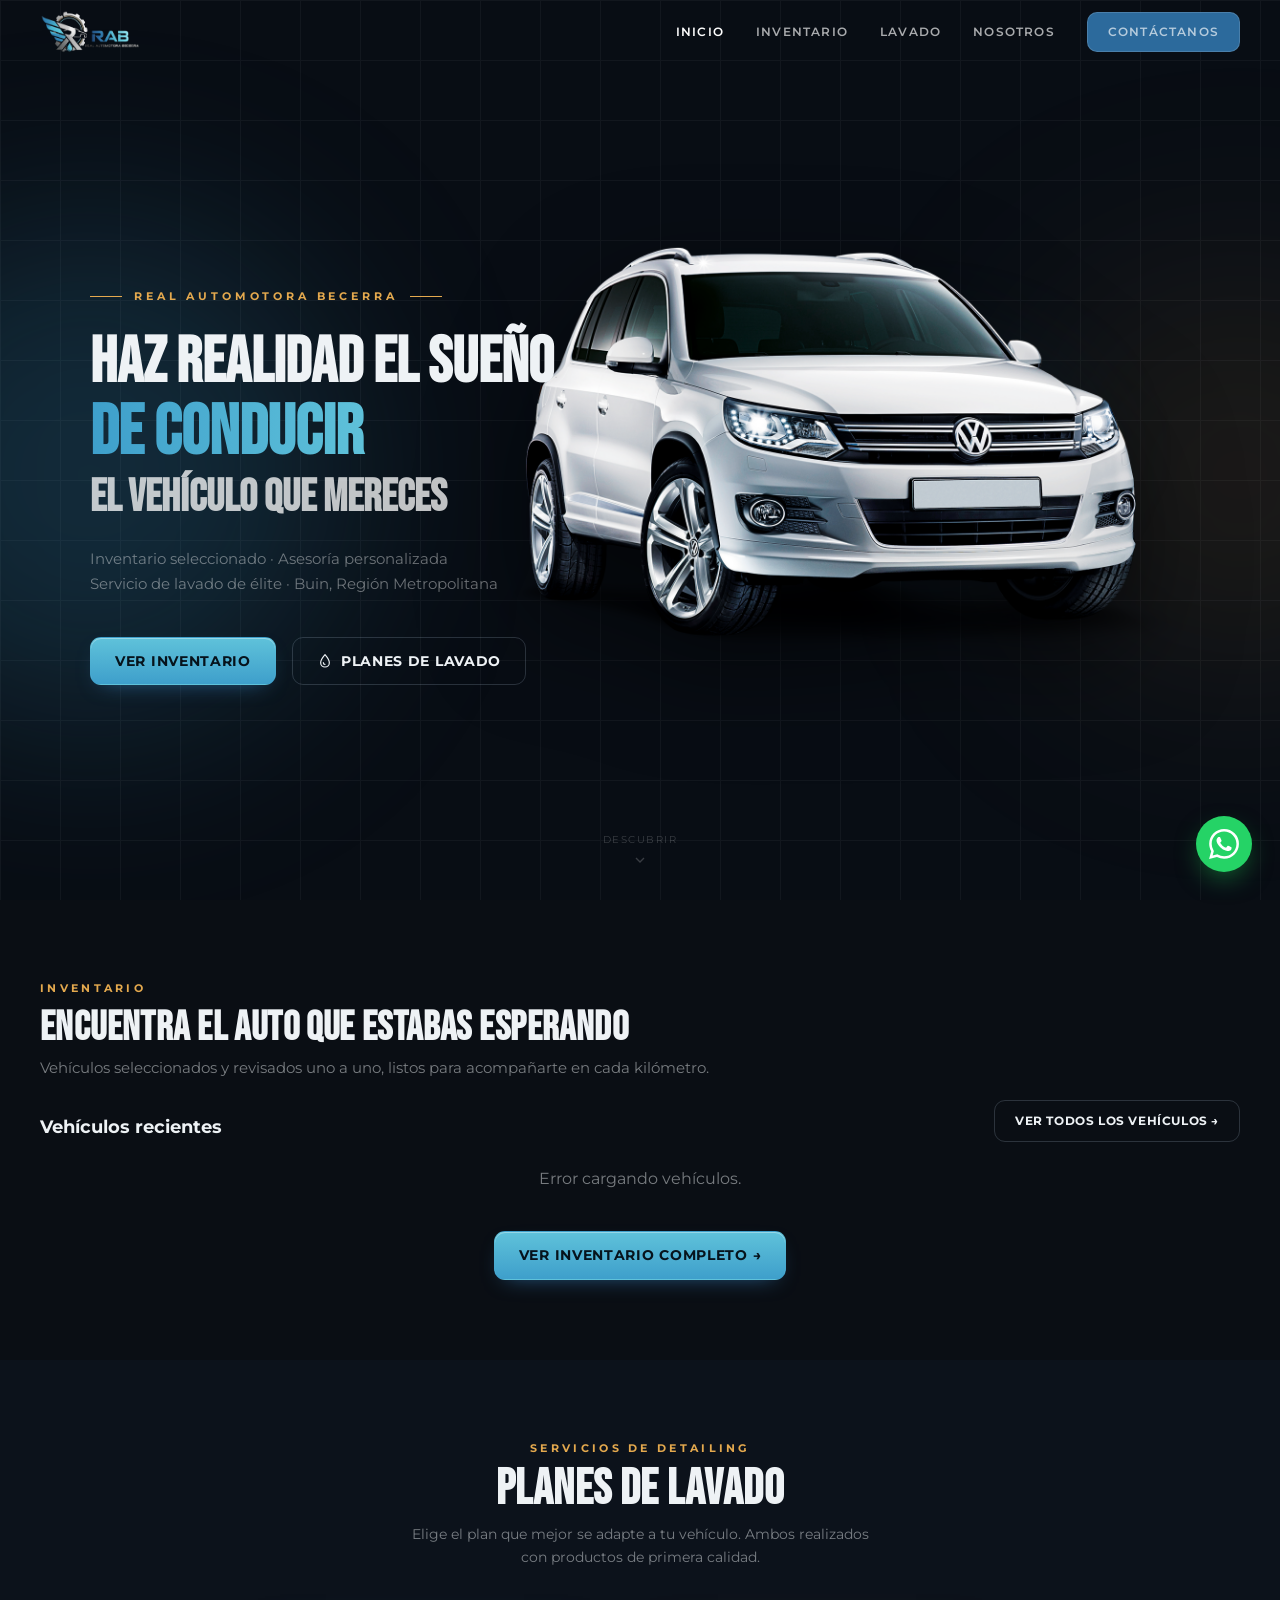
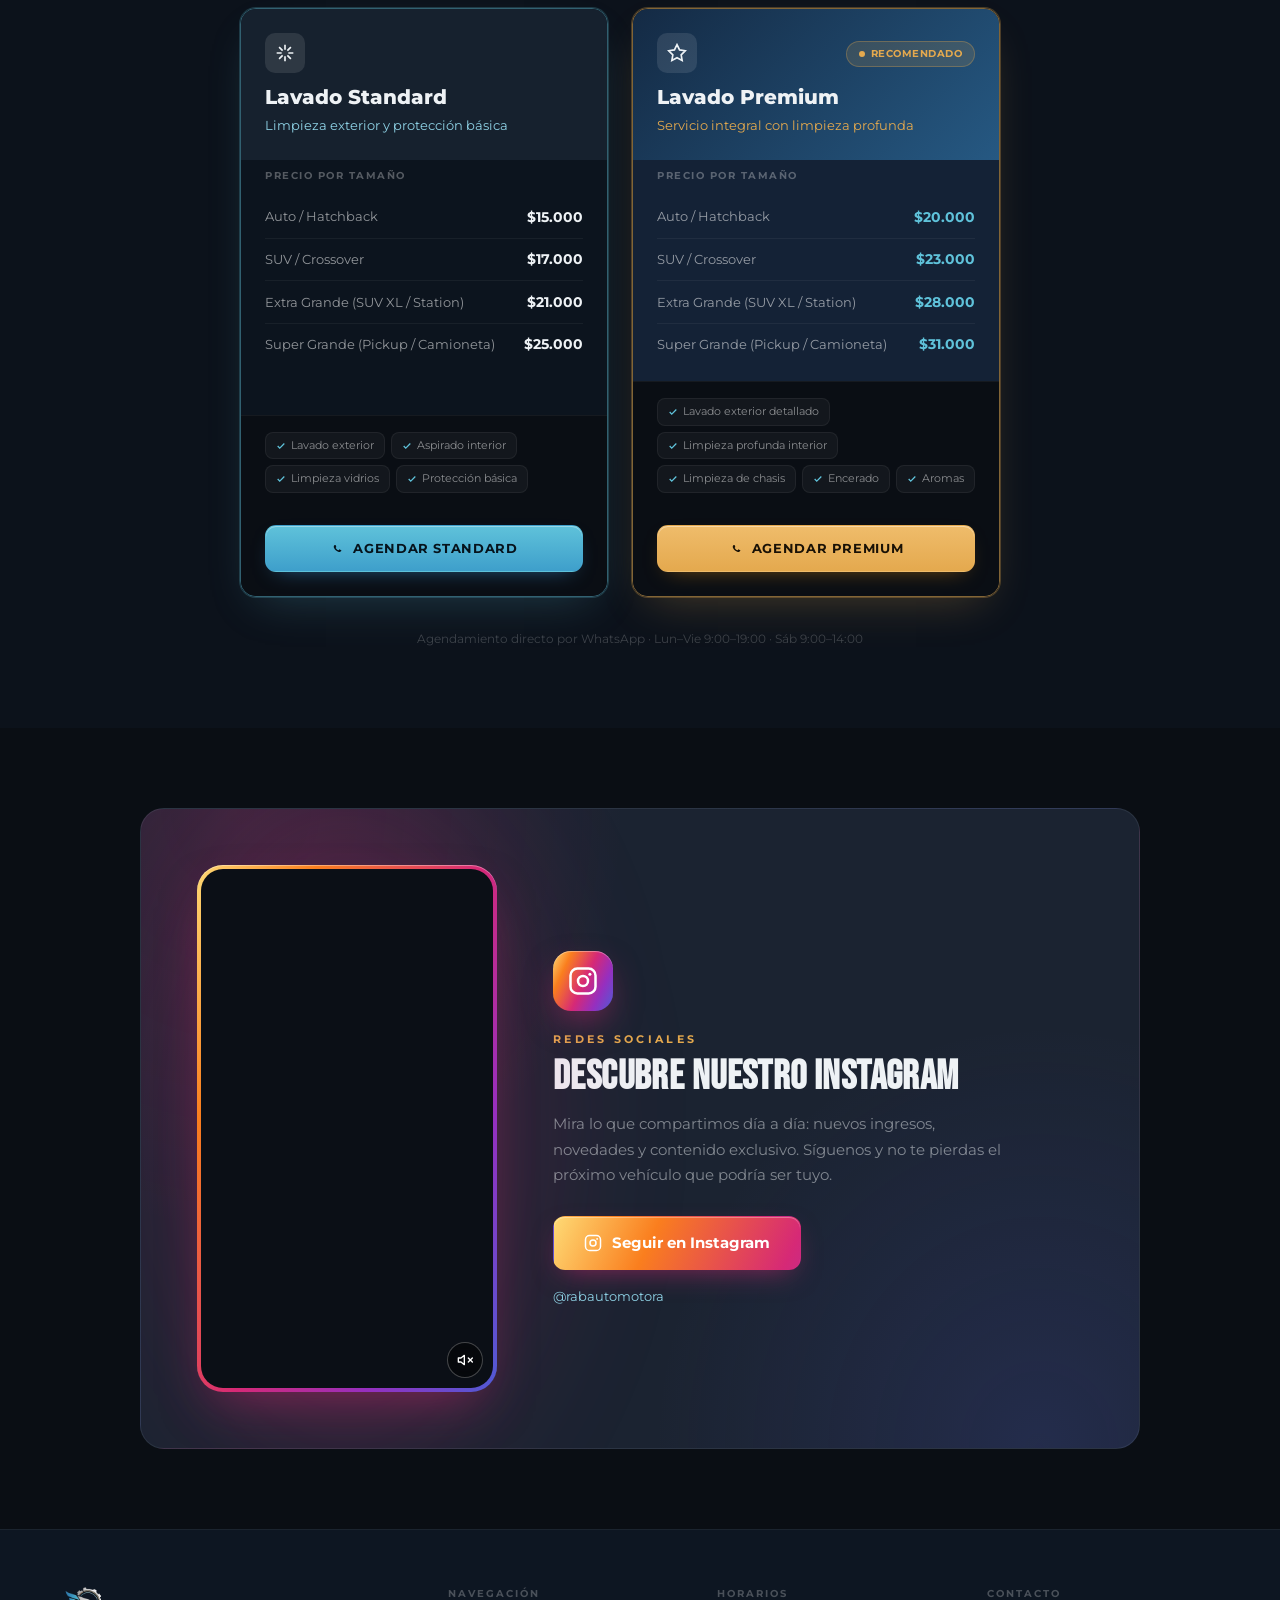
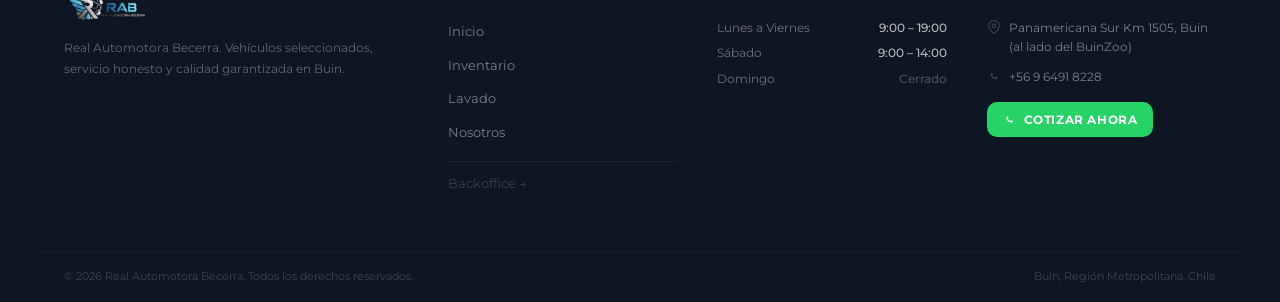
==== commit 482787f1: ":hammer: refresh token" ====
--- a/index.html
+++ b/index.html
@@ -45,14 +45,14 @@
     /* ── Hero con foto del auto (Variante B) ── */
     .hero-copy { max-width:560px; }
     .hero-car {
-      position:absolute; z-index:1; right:clamp(0px,2.5vw,56px); top:50%;
+      position:absolute; z-index:1; right:clamp(24px,6.5vw,132px); top:50%;
       width:min(740px,56%); height:auto; pointer-events:none;
       transform:translateY(-50%);
       filter:drop-shadow(0 30px 50px rgba(0,0,0,.55));
       animation:carIn 1s cubic-bezier(.22,1,.36,1) .3s both;
     }
     .hero-car-glow {
-      position:absolute; z-index:0; right:clamp(-10px,1vw,28px); top:50%; transform:translateY(-50%);
+      position:absolute; z-index:0; right:clamp(10px,4.5vw,100px); top:50%; transform:translateY(-50%);
       width:600px; height:420px; max-width:66%; pointer-events:none;
       background:radial-gradient(closest-side, rgba(62,159,203,.20), transparent 72%);
       filter:blur(34px);
--- a/assets/css/rab.css
+++ b/assets/css/rab.css
@@ -152,6 +152,8 @@
 
 /* ── Section layout ──────────────────────────────────────── */
 .section { padding: clamp(3rem, 7vw, 5rem) 1.5rem; }
+/* Compensa el navbar fijo (64px) al saltar a un ancla como #lavado */
+.section[id] { scroll-margin-top: 84px; }
 .section-alt { background: var(--bg-section); }
 .container { max-width: 1200px; margin: 0 auto; }
 .section-header { margin-bottom: 2.5rem; }
@@ -476,6 +478,7 @@
   padding: .65rem .75rem; border-radius: 8px;
   font-size: 13px; color: rgba(255,255,255,.45);
   transition: all .15s; border: 1px solid transparent;
+  cursor: pointer;
 }
 .admin-nav-item:hover { background: rgba(255,255,255,.05); color: var(--white); }
 .admin-nav-item.active {
@@ -491,6 +494,40 @@
 /* ── Admin form ──────────────────────────────────────────── */
 .form-section { background: var(--bg-card); border: 1px solid var(--border); border-radius: 12px; padding: 1.5rem; margin-bottom: 1.5rem; }
 .form-section-title { font-family: var(--font-body); font-weight: 700; font-size: 14px; color: var(--white); margin-bottom: 1.25rem; }
+
+/* ── Acordeón de planes de lavado (admin) ────────────────── */
+.wash-accordion {
+  background: var(--bg-card); border: 1px solid var(--border);
+  border-radius: 12px; margin-bottom: 1rem; overflow: hidden;
+  transition: border-color .2s, box-shadow .2s;
+}
+.wash-accordion.open { border-color: rgba(62,159,203,.35); box-shadow: 0 0 0 1px rgba(62,159,203,.15); }
+.wash-accordion-head {
+  width: 100%; display: flex; align-items: center; gap: 1rem;
+  padding: 1.15rem 1.4rem; text-align: left; cursor: pointer;
+  transition: background .15s;
+}
+.wash-accordion-head:hover { background: rgba(255,255,255,.02); }
+.wash-accordion-titles { flex: 1; min-width: 0; }
+.wash-accordion-title-row { display: flex; align-items: center; gap: .6rem; flex-wrap: wrap; }
+.wash-accordion-title { font-family: var(--font-body); font-weight: 800; font-size: 15px; color: var(--white); }
+.wash-accordion-sub {
+  display: block; margin-top: 3px; font-size: 12.5px; color: rgba(255,255,255,.4);
+  white-space: nowrap; overflow: hidden; text-overflow: ellipsis;
+}
+.wash-accordion-chevron {
+  width: 20px; height: 20px; flex-shrink: 0; color: rgba(255,255,255,.4);
+  transition: transform .3s ease, color .2s;
+}
+.wash-accordion.open .wash-accordion-chevron { transform: rotate(180deg); color: var(--blue-light); }
+/* Cuerpo colapsable — grid 0fr→1fr se adapta a la altura del contenido */
+.wash-accordion-body {
+  display: grid; grid-template-rows: 0fr;
+  transition: grid-template-rows .32s cubic-bezier(.22,1,.36,1);
+}
+.wash-accordion.open .wash-accordion-body { grid-template-rows: 1fr; }
+.wash-accordion-inner { overflow: hidden; min-height: 0; }
+.wash-accordion-content { padding: 1.25rem 1.4rem 1.4rem; border-top: 1px solid rgba(255,255,255,.06); }
 .form-grid { display: grid; grid-template-columns: repeat(auto-fill, minmax(200px, 1fr)); gap: 1rem; }
 .form-group { display: flex; flex-direction: column; gap: 6px; }
 .form-group.full { grid-column: 1 / -1; }
@@ -505,12 +542,186 @@
 .form-select option { background: #141B26; }
 .form-textarea { resize: vertical; min-height: 80px; }
 
+/* ── Interruptor (toggle switch) ─────────────────────────── */
+.switch-field { display: inline-flex; align-items: center; gap: .7rem; cursor: pointer; }
+.switch-text { color: rgba(255,255,255,.7); font-size: 13px; }
+.switch { position: relative; display: inline-block; width: 42px; height: 24px; flex-shrink: 0; }
+.switch input { position: absolute; opacity: 0; width: 0; height: 0; }
+.switch-slider {
+  position: absolute; inset: 0; cursor: pointer;
+  background: rgba(255,255,255,.12); border: 1px solid rgba(255,255,255,.12);
+  border-radius: 999px; transition: background .2s, border-color .2s;
+}
+.switch-slider::before {
+  content: ''; position: absolute; height: 18px; width: 18px; left: 2px; top: 2px;
+  background: #fff; border-radius: 50%;
+  box-shadow: 0 1px 3px rgba(0,0,0,.4);
+  transition: transform .2s cubic-bezier(.22,1,.36,1);
+}
+.switch input:checked + .switch-slider { background: var(--blue); border-color: var(--blue); }
+.switch input:checked + .switch-slider::before { transform: translateX(18px); }
+.switch input:focus-visible + .switch-slider { box-shadow: 0 0 0 3px rgba(62,159,203,.28); }
+
+/* ── Card unificado del formulario de vehículo ───────────── */
+.vehicle-form-card { padding: 1.75rem; }
+@media (max-width: 480px) { .vehicle-form-card { padding: 1.25rem; } }
+.form-card-head { display: flex; justify-content: space-between; align-items: center; margin-bottom: 1.5rem; }
+.form-card-head .form-section-title { margin-bottom: 0; font-size: 16px; }
+.form-card-close {
+  display: flex; color: rgba(255,255,255,.4); background: none; border: none;
+  cursor: pointer; padding: 4px; border-radius: 8px; transition: color .15s, background .15s;
+}
+.form-card-close:hover { color: var(--white); background: rgba(255,255,255,.06); }
+/* Subtítulos de sección dentro del card */
+.form-subhead {
+  font-size: 11px; font-weight: 700; text-transform: uppercase; letter-spacing: .14em;
+  color: var(--blue-light); margin-bottom: 1rem;
+}
+.form-subsection { margin-top: 1.75rem; padding-top: 1.5rem; border-top: 1px solid rgba(255,255,255,.07); }
+/* Barra de acciones al final */
+.form-actions {
+  display: flex; justify-content: flex-end; align-items: center; gap: .75rem;
+  margin-top: 1.75rem; padding-top: 1.25rem; border-top: 1px solid rgba(255,255,255,.07);
+  flex-wrap: wrap;
+}
+.btn-ghost {
+  background: rgba(255,255,255,.05); border: 1px solid rgba(255,255,255,.1);
+  color: rgba(255,255,255,.7); font-family: var(--font-body); font-size: 13px; font-weight: 600;
+  padding: .6rem 1.2rem; border-radius: 10px; cursor: pointer; transition: all .15s;
+}
+.btn-ghost:hover { background: rgba(255,255,255,.09); color: var(--white); }
+@media (max-width: 480px) {
+  .form-actions { flex-direction: column-reverse; align-items: stretch; }
+  .form-actions .btn-primary, .form-actions .btn-ghost { justify-content: center; text-align: center; }
+}
+
 /* ── Admin table ─────────────────────────────────────────── */
 .admin-table-wrap { background: rgba(27,35,49,.3); border: 1px solid var(--border); border-radius: 12px; overflow: hidden; }
 .admin-table { width: 100%; border-collapse: collapse; font-size: 13px; }
 .admin-table th { font-size: 10px; font-weight: 700; text-transform: uppercase; letter-spacing: .15em; color: rgba(255,255,255,.3); padding: .75rem 1.25rem; background: rgba(255,255,255,.02); text-align: left; }
+.admin-table th.sortable { cursor: pointer; user-select: none; white-space: nowrap; transition: color .15s; }
+.admin-table th.sortable:hover { color: rgba(255,255,255,.6); }
+.admin-table th.sortable.active { color: var(--blue-light); }
+.sort-ind { display: inline-block; margin-left: 3px; font-size: 9px; vertical-align: middle; }
+.admin-table th.sortable:not(.active) .sort-ind { opacity: .25; }
+
+/* ── Toolbar / búsqueda de tabla ─────────────────────────── */
+.table-toolbar { display: flex; justify-content: flex-end; margin-bottom: 1rem; }
+.search-box { position: relative; width: 100%; max-width: 340px; }
+.search-box > svg {
+  position: absolute; left: .85rem; top: 50%; transform: translateY(-50%);
+  width: 15px; height: 15px; color: rgba(255,255,255,.3); pointer-events: none;
+}
+.search-box input {
+  width: 100%; background: rgba(255,255,255,.04); border: 1px solid rgba(255,255,255,.08);
+  border-radius: 10px; padding: .6rem .9rem .6rem 2.4rem;
+  color: var(--white); font-size: 13px; font-family: inherit;
+  outline: none; transition: border-color .2s, box-shadow .2s;
+}
+.search-box input:focus { border-color: var(--blue); box-shadow: 0 0 0 3px rgba(62,159,203,.16); }
+.search-box input::placeholder { color: rgba(255,255,255,.3); }
+@media (max-width: 560px) { .search-box { max-width: none; } }
 .admin-table td { padding: .85rem 1.25rem; border-top: 1px solid rgba(255,255,255,.04); color: rgba(255,255,255,.75); vertical-align: middle; }
 .admin-table tr:hover td { background: rgba(255,255,255,.02); }
+/* Fila recién creada/editada — destello temporal */
+.admin-table tr.row-highlight td { animation: rowHighlight 3.6s ease forwards; }
+.admin-table tr.row-highlight td:first-child { box-shadow: inset 3px 0 0 var(--blue-light); }
+@keyframes rowHighlight {
+  0%   { background: rgba(62,159,203,.30); }
+  15%  { background: rgba(62,159,203,.22); }
+  80%  { background: rgba(62,159,203,.14); }
+  100% { background: transparent; }
+}
+
+/* ── Icon buttons + tooltip (tabla de acciones) ──────────── */
+.icon-btn {
+  position: relative;
+  display: inline-flex; align-items: center; justify-content: center;
+  width: 32px; height: 32px; border-radius: 8px;
+  color: rgba(255,255,255,.5);
+  background: rgba(255,255,255,.04);
+  border: 1px solid rgba(255,255,255,.08);
+  cursor: pointer; transition: all .15s;
+}
+.icon-btn svg { width: 15px; height: 15px; }
+.icon-btn:hover { background: rgba(255,255,255,.08); color: var(--white); }
+.icon-btn-edit:hover   { color: var(--blue-light); background: rgba(62,159,203,.14); border-color: rgba(62,159,203,.4); }
+.icon-btn-danger:hover { color: #f87171;           background: rgba(248,113,113,.14); border-color: rgba(248,113,113,.4); }
+.icon-btn:focus-visible { outline: none; box-shadow: 0 0 0 3px rgba(62,159,203,.28); }
+
+/* Tooltip por atributo data-tip */
+.icon-btn[data-tip]::after {
+  content: attr(data-tip);
+  position: absolute; bottom: calc(100% + 8px); left: 50%;
+  transform: translateX(-50%) translateY(4px);
+  background: #0D1622; color: var(--white);
+  font-family: var(--font-body); font-size: 11px; font-weight: 600;
+  white-space: nowrap; padding: 5px 9px; border-radius: 6px;
+  border: 1px solid rgba(255,255,255,.1);
+  box-shadow: 0 8px 20px -8px rgba(0,0,0,.7);
+  opacity: 0; pointer-events: none; z-index: 60;
+  transition: opacity .15s, transform .15s;
+}
+.icon-btn[data-tip]::before {
+  content: ''; position: absolute; bottom: calc(100% + 3px); left: 50%;
+  transform: translateX(-50%) translateY(4px);
+  border: 5px solid transparent; border-top-color: #0D1622;
+  opacity: 0; pointer-events: none; z-index: 60;
+  transition: opacity .15s, transform .15s;
+}
+.icon-btn[data-tip]:hover::after,
+.icon-btn[data-tip]:hover::before { opacity: 1; transform: translateX(-50%) translateY(0); }
+
+/* ── Modal de confirmación / alerta (RAB.confirm) ────────── */
+.rab-modal-overlay {
+  position: fixed; inset: 0; z-index: 10000;
+  display: flex; align-items: center; justify-content: center; padding: 1.5rem;
+  background: rgba(6,12,26,.72); backdrop-filter: blur(4px);
+  opacity: 0; transition: opacity .2s ease;
+}
+.rab-modal-overlay.show { opacity: 1; }
+.rab-modal {
+  width: 100%; max-width: 400px; text-align: center;
+  background: var(--bg-card); border: 1px solid var(--border);
+  border-radius: 16px; padding: 1.75rem 1.5rem;
+  box-shadow: 0 30px 70px -20px rgba(0,0,0,.7);
+  transform: translateY(12px) scale(.97);
+  transition: transform .22s cubic-bezier(.22,1,.36,1);
+}
+.rab-modal-overlay.show .rab-modal { transform: translateY(0) scale(1); }
+.rab-modal-icon {
+  width: 52px; height: 52px; border-radius: 50%;
+  display: flex; align-items: center; justify-content: center;
+  margin: 0 auto 1.1rem;
+  background: rgba(62,159,203,.14); color: var(--blue-light);
+  border: 1px solid rgba(62,159,203,.28);
+}
+.rab-modal-icon svg { width: 24px; height: 24px; }
+.rab-modal-icon.danger {
+  background: rgba(248,113,113,.13); color: #f87171;
+  border-color: rgba(248,113,113,.3);
+}
+.rab-modal-title {
+  font-family: var(--font-body); font-weight: 800; font-size: 1.15rem;
+  color: var(--white); margin-bottom: .5rem;
+}
+.rab-modal-msg { font-size: 13.5px; line-height: 1.55; color: rgba(255,255,255,.55); }
+.rab-modal-actions { display: flex; gap: .75rem; margin-top: 1.5rem; }
+.rab-modal-btn {
+  flex: 1; padding: .7rem 1rem; border-radius: 10px;
+  font-family: var(--font-body); font-size: 13px; font-weight: 700;
+  cursor: pointer; transition: all .15s; border: 1px solid transparent;
+}
+.rab-modal-cancel {
+  background: rgba(255,255,255,.05); color: rgba(255,255,255,.7);
+  border-color: rgba(255,255,255,.1);
+}
+.rab-modal-cancel:hover { background: rgba(255,255,255,.09); color: var(--white); }
+.rab-modal-confirm { background: var(--blue); color: #fff; }
+.rab-modal-confirm:hover { filter: brightness(1.08); }
+.rab-modal-confirm.danger { background: #dc2626; }
+.rab-modal-confirm.danger:hover { background: #ef4444; }
+@media (max-width: 420px) { .rab-modal-actions { flex-direction: column-reverse; } }
 
 /* ── Stat card ───────────────────────────────────────────── */
 .stat-card { border-radius: 12px; padding: 1.25rem; border: 1px solid; }
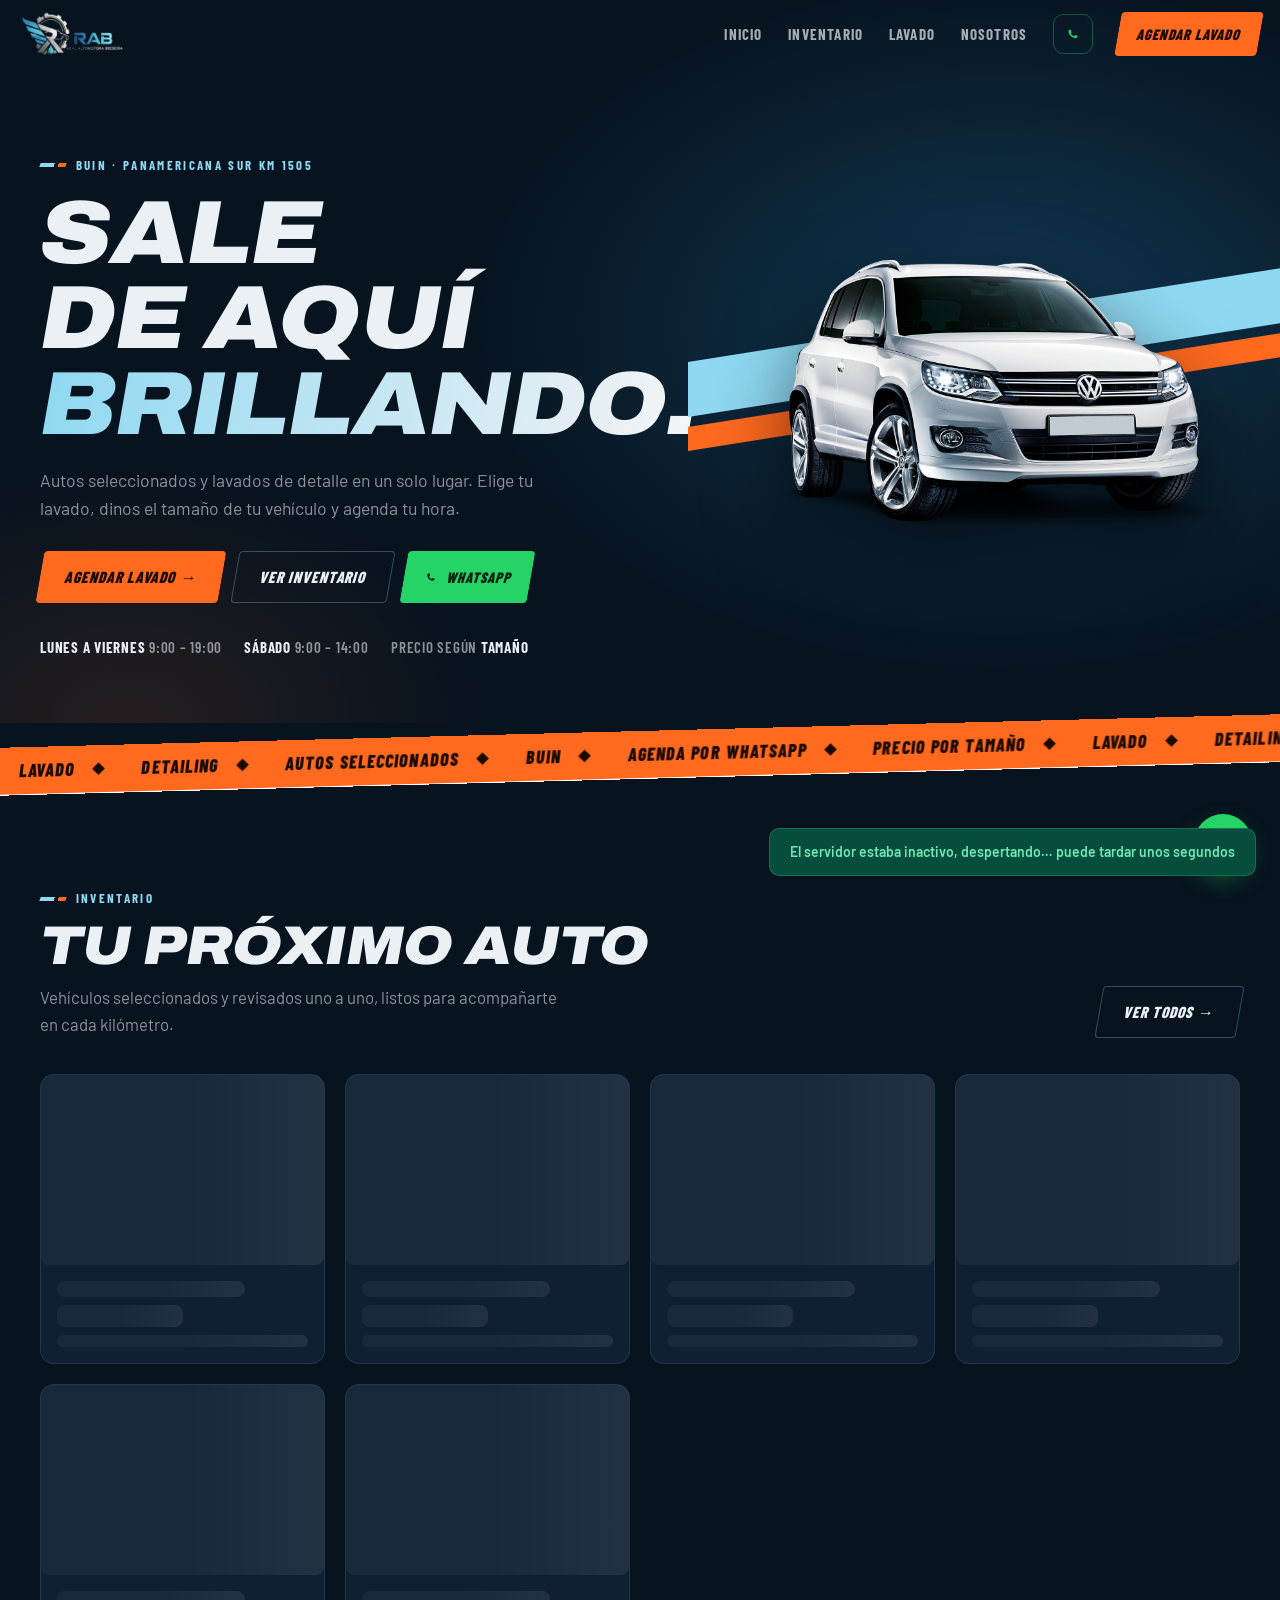
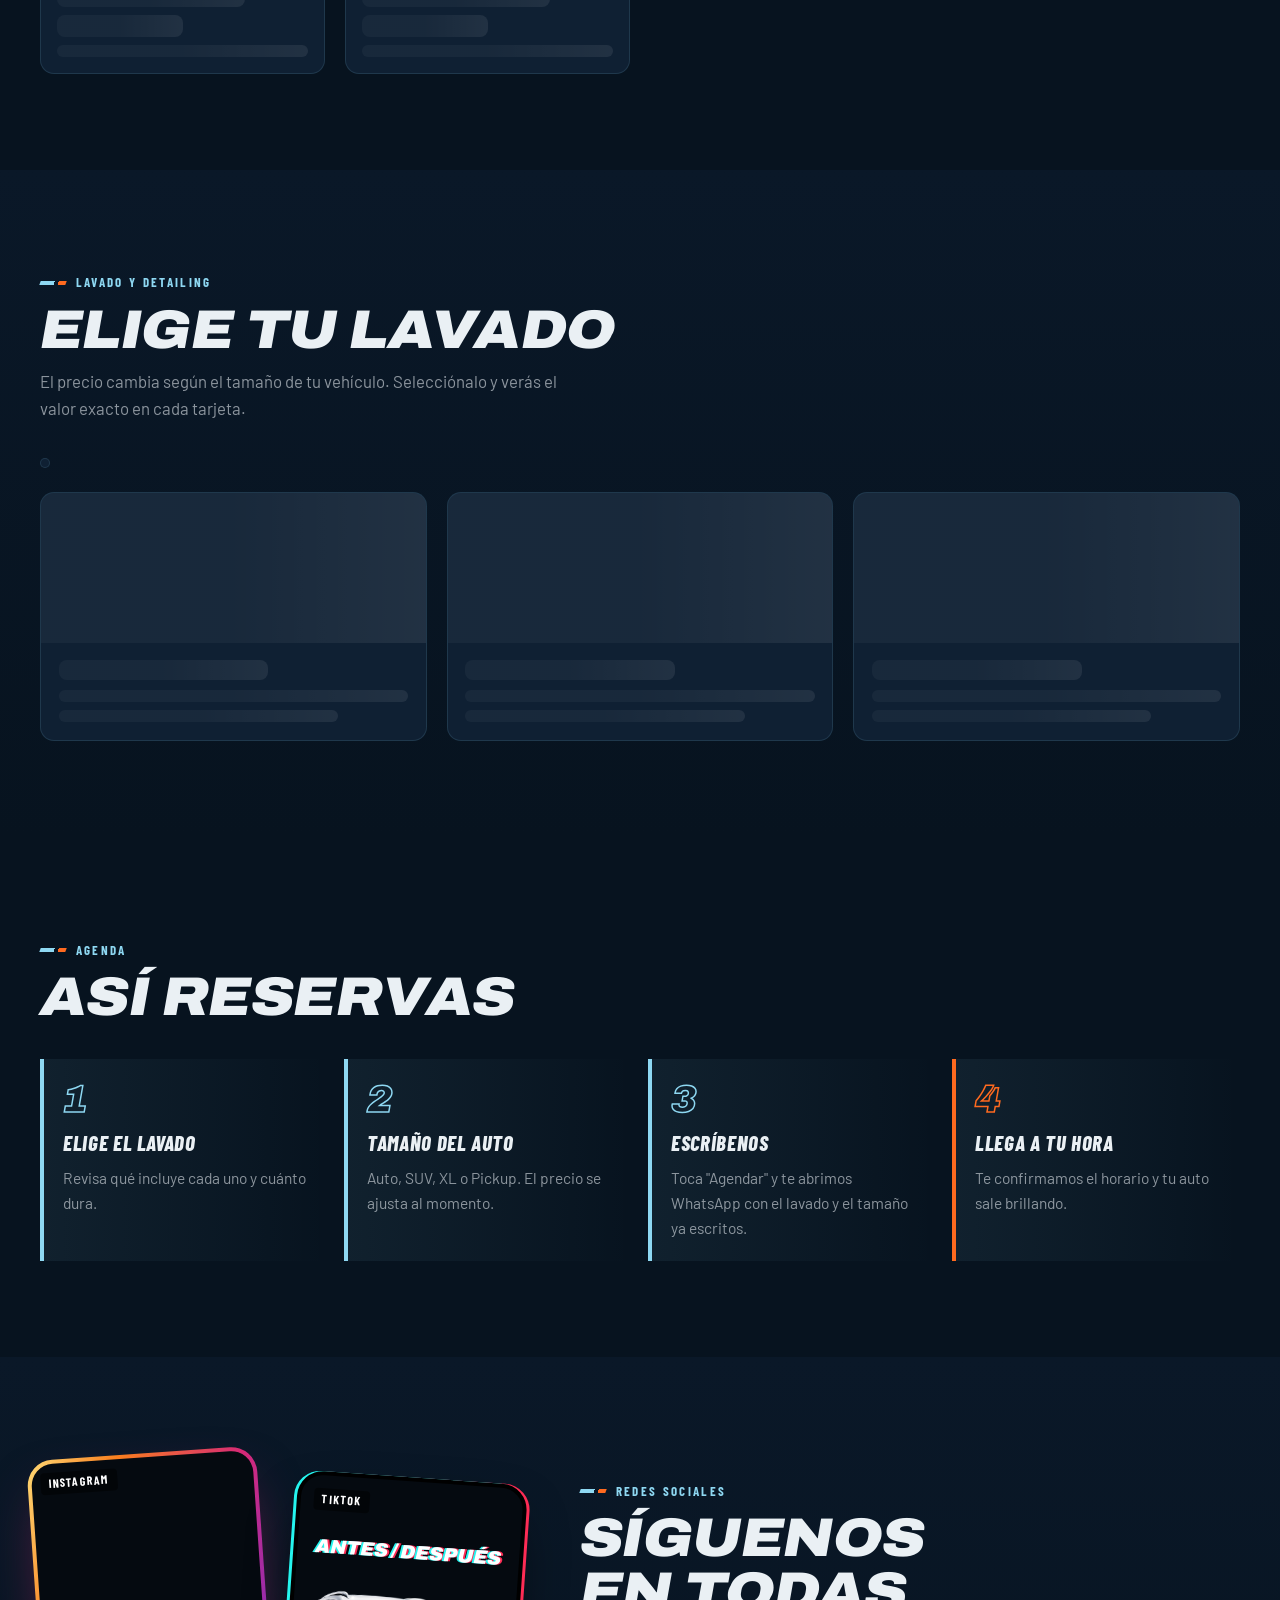
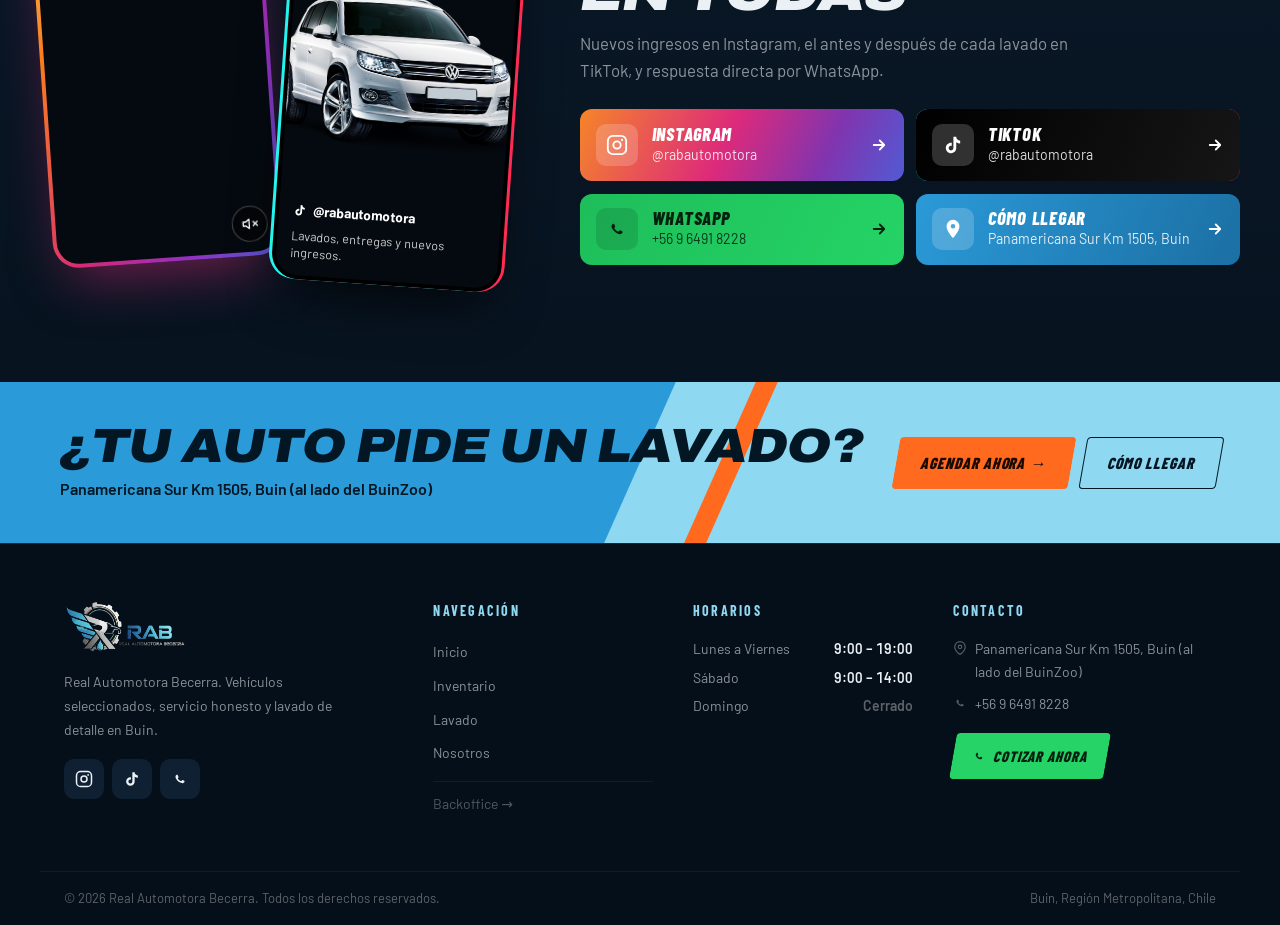
==== commit 0666ac3a: ":sparkles: rediseño deportivo, lavados dinámicos, redes unificadas y mantenedor de tipos de lavado -" ====
--- a/index.html
+++ b/index.html
@@ -2,201 +2,166 @@
 <html lang="es">
 <head>
   <meta charset="UTF-8">
-  <meta name="viewport" content="width=device-width, initial-scale=1.0">
+  <meta name="viewport" content="width=device-width, initial-scale=1.0, viewport-fit=cover">
   <title>RAB Automotora | Real Automotora Becerra</title>
-  <meta name="description" content="Haz realidad el sueño de conducir el vehículo que mereces. Inventario seleccionado y servicio de detailing en Buin.">
-  <link rel="stylesheet" href="./assets/css/rab.css">
+  <meta name="description" content="Autos seleccionados y lavados de detalle en Buin. Elige tu lavado según el tamaño de tu vehículo y agenda por WhatsApp.">
+  <meta name="theme-color" content="#07131F">
+  <link rel="stylesheet" href="./assets/css/rab.css?v=20261023042655">
   <link rel="icon" href="./assets/images/logo.png">
   <style>
     /* ── Hero ── */
-    .hero {
-      position: relative; min-height: 100vh;
-      display: flex; align-items: center; justify-content: center;
-      background: #080D14; overflow: hidden; padding-top: 64px;
+    .hero { position: relative; overflow: hidden; isolation: isolate; padding: calc(68px + clamp(2.5rem, 7vw, 5rem)) max(1.25rem, env(safe-area-inset-right, 0px)) clamp(2.5rem, 5vw, 4rem) max(1.25rem, env(safe-area-inset-left, 0px)); }
+    .hero::before { content: ""; position: absolute; inset: 0; z-index: -2; background: radial-gradient(60% 70% at 78% 45%, rgba(43,154,216,.28), transparent 70%), radial-gradient(40% 50% at 10% 100%, rgba(255,106,31,.12), transparent 70%); }
+    .hero-grid { max-width: 1200px; margin: 0 auto; display: grid; grid-template-columns: 1.05fr 1fr; gap: 2rem; align-items: center; }
+    .hero h1 { font-size: clamp(2.3rem, 8.4vw, 5.6rem); margin: 1rem 0 1.2rem; }
+    .hero h1 .l { display: block; animation: slideIn .9s var(--ease) both; }
+    .hero h1 .shine { background: linear-gradient(100deg, var(--sky) 0%, var(--white) 35%, #fff 45%, var(--sky) 55%, var(--blue) 100%); background-size: 250% 100%; -webkit-background-clip: text; background-clip: text; color: transparent; padding-right: .1em; animation: slideIn .9s var(--ease) .12s both, shine 4.5s ease-in-out 1.2s infinite; }
+    @keyframes shine { 0%, 60% { background-position: 100% 0; } 100% { background-position: -50% 0; } }
+    .hero-sub { color: var(--text-muted); font-size: 1.1rem; max-width: 50ch; animation: fadeUp .8s var(--ease) .35s both; }
+    .hero-ctas { display: flex; flex-wrap: wrap; gap: .8rem; margin-top: 1.8rem; animation: fadeUp .8s var(--ease) .5s both; }
+    .hero-facts { display: flex; flex-wrap: wrap; gap: .5rem 1.4rem; margin-top: 2rem; font-family: var(--font-label); font-weight: 600; letter-spacing: .05em; color: var(--text-muted); text-transform: uppercase; font-size: 15px; animation: fadeUp .8s var(--ease) .65s both; }
+    .hero-facts b { color: var(--white); font-weight: 700; }
+    .hero-art { position: relative; aspect-ratio: 760 / 520; max-width: 100%; }
+    .stripe { position: absolute; left: -10%; right: -40%; height: 16%; transform: skewY(-9deg); transform-origin: left; animation: stripeIn 1s var(--ease) both; }
+    .stripe.s1 { top: 38%; background: var(--sky); }
+    .stripe.s2 { top: 57%; height: 7%; background: var(--turbo); animation-delay: .1s; }
+    @keyframes stripeIn { from { transform: skewY(-9deg) scaleX(0); } to { transform: skewY(-9deg) scaleX(1); } }
+    .speed { position: absolute; inset: 0; overflow: hidden; pointer-events: none; }
+    .speed i { position: absolute; height: 2px; width: 30%; right: -30%; background: linear-gradient(90deg, transparent, rgba(234,240,244,.7)); border-radius: 2px; animation: zoom 1.6s linear infinite; }
+    .speed i:nth-child(1) { top: 22%; animation-delay: .1s; }
+    .speed i:nth-child(2) { top: 34%; width: 18%; animation-delay: .7s; }
+    .speed i:nth-child(3) { top: 71%; width: 24%; animation-delay: 1.1s; }
+    .speed i:nth-child(4) { top: 82%; width: 14%; animation-delay: .4s; }
+    .speed i:nth-child(5) { top: 48%; width: 20%; animation-delay: 1.4s; }
+    @keyframes zoom { from { transform: translateX(0); opacity: 0; } 15% { opacity: 1; } to { transform: translateX(-480%); opacity: 0; } }
+    .hero-car { position: absolute; inset: 4% 0 0 4%; width: 96%; height: auto; filter: drop-shadow(0 30px 40px rgba(0,0,0,.55)); animation: carIn 1.1s var(--ease) .25s both; }
+    @keyframes carIn { from { opacity: 0; transform: translateX(80px); } to { opacity: 1; transform: none; } }
+    @media (max-width: 860px) {
+      .hero-grid { grid-template-columns: 1fr; }
+      .hero-art { order: -1; max-width: 520px; width: 100%; margin: 0 auto; }
     }
-    .hero-grid {
-      position: absolute; inset: 0; opacity: .04;
-      background-image: linear-gradient(rgba(255,255,255,1) 1px,transparent 1px),linear-gradient(90deg,rgba(255,255,255,1) 1px,transparent 1px);
-      background-size: 60px 60px;
-    }
-    .hero-glow-left  { position:absolute; left:-160px; top:25%; width:500px; height:500px; background:rgba(62,159,203,.2); border-radius:50%; filter:blur(100px); pointer-events:none; }
-    .hero-glow-right { position:absolute; right:-160px; bottom:25%; width:400px; height:400px; background:rgba(228,169,78,.1); border-radius:50%; filter:blur(120px); pointer-events:none; }
-    .hero-line1 { position:absolute; top:0; bottom:0; width:1px; background:linear-gradient(transparent,rgba(62,159,203,.3),transparent); right:20%; }
-    .hero-line2 { position:absolute; top:0; bottom:0; width:1px; background:linear-gradient(transparent,rgba(228,169,78,.2),transparent); right:21%; }
-    .hero-content { position:relative; z-index:2; width:100%; max-width:1180px; margin:0 auto; padding:0 clamp(1.25rem,4vw,2.5rem); text-align:left; }
-    .hero-tag { display:inline-flex; align-items:center; gap:.75rem; margin-bottom:1.5rem; }
-    .hero-tag span { font-family:var(--font-body); font-size:11px; font-weight:700; letter-spacing:.35em; text-transform:uppercase; color:var(--gold); }
-    .hero-tag-line { width:32px; height:1px; background:var(--gold); }
-    .hero-title { font-family:var(--font-title); font-weight:900; line-height:1.05; color:var(--white); margin-bottom:1.5rem; }
-    .hero-title .line1 { font-size:clamp(2rem,5vw,4rem); display:block; }
-    .hero-title .line2 { font-size:clamp(2.2rem,5.5vw,4.5rem); display:block; background:linear-gradient(90deg,#3E9FCB,#5FC2DA,#8FD3E6); -webkit-background-clip:text; -webkit-text-fill-color:transparent; background-clip:text; }
-    .hero-title .line3 { font-size:clamp(1.5rem,3.5vw,3rem); display:block; color:rgba(255,255,255,.75); margin-top:.25rem; }
-    .hero-sub { font-size:15px; color:rgba(255,255,255,.4); max-width:520px; margin:0 0 2.5rem; line-height:1.7; }
-    .hero-ctas { display:flex; flex-wrap:wrap; gap:1rem; justify-content:flex-start; }
-    .hero-stats { display:flex; justify-content:center; gap:2rem; padding-top:2.5rem; border-top:1px solid rgba(255,255,255,.06); flex-wrap:wrap; }
-    .hero-stat-val { font-family:var(--font-title); font-weight:900; font-size:2rem; color:var(--white); }
-    .hero-stat-lbl { font-size:11px; color:rgba(255,255,255,.3); text-transform:uppercase; letter-spacing:.1em; margin-top:2px; }
-    .hero-scroll { position:absolute; bottom:2rem; left:0; right:0; margin-inline:auto; width:max-content; display:flex; flex-direction:column; align-items:center; gap:4px; color:rgba(255,255,255,.2); text-decoration:none; cursor:pointer; transition:color .25s ease; }
-    .hero-scroll:hover { color:rgba(255,255,255,.6); }
-    .hero-scroll span { font-size:10px; text-transform:uppercase; letter-spacing:.15em; }
-    .arrow-bounce { animation: bounce .8s ease-in-out infinite alternate; }
-    @keyframes bounce { from { transform:translateY(0); } to { transform:translateY(5px); } }
-
-    /* ── Hero con foto del auto (Variante B) ── */
-    .hero-copy { max-width:560px; }
-    .hero-car {
-      position:absolute; z-index:1; right:clamp(24px,6.5vw,132px); top:50%;
-      width:min(740px,56%); height:auto; pointer-events:none;
-      transform:translateY(-50%);
-      filter:drop-shadow(0 30px 50px rgba(0,0,0,.55));
-      animation:carIn 1s cubic-bezier(.22,1,.36,1) .3s both;
-    }
-    .hero-car-glow {
-      position:absolute; z-index:0; right:clamp(10px,4.5vw,100px); top:50%; transform:translateY(-50%);
-      width:600px; height:420px; max-width:66%; pointer-events:none;
-      background:radial-gradient(closest-side, rgba(62,159,203,.20), transparent 72%);
-      filter:blur(34px);
-    }
-    @keyframes carIn {
-      from { opacity:0; transform:translate(48px,-50%) scale(.97); }
-      to   { opacity:1; transform:translate(0,-50%) scale(1); }
-    }
-    @media (max-width:820px) {
-      .hero { min-height:auto; flex-direction:column; justify-content:flex-start; padding-top:88px; padding-bottom:2.5rem; }
-      .hero-content { order:1; }
-      .hero-copy { max-width:none; }
-      .hero-car {
-        order:2; position:static; right:auto; top:auto; bottom:auto; transform:none;
-        width:80%; max-width:360px; margin:1.5rem auto 0;
-        opacity:1; filter:drop-shadow(0 18px 34px rgba(0,0,0,.5)); animation:none;
-      }
-      .hero-car-glow { display:none; }
-      .hero-scroll { display:none; }
-    }
-
-    /* Título gancho: una línea en desktop, envuelve en móvil */
-    .home-hook { white-space:nowrap; }
-    @media (max-width:820px) { .home-hook { white-space:normal; } }
-    @media (prefers-reduced-motion: reduce) {
-      .hero-car { animation:none; }
-    }
-
-    /* ── Hero entrance (CSS-only, above the fold) ── */
-    .hero-tag    { animation: fadeUp .85s cubic-bezier(.22,1,.36,1) .15s both; }
-    .hero-title  { animation: fadeUp .95s cubic-bezier(.22,1,.36,1) .40s both; }
-    .hero-sub    { animation: fadeUp .85s cubic-bezier(.22,1,.36,1) .70s both; }
-    .hero-ctas   { animation: fadeUp .85s cubic-bezier(.22,1,.36,1) 1.00s both; }
-    .hero-stats  { animation: fadeUp .85s cubic-bezier(.22,1,.36,1) 1.30s both; }
-    .hero-scroll { animation: fadeUp .80s ease               1.55s both; }
+    @media (prefers-reduced-motion: reduce) { .speed { display: none; } }
   </style>
 </head>
 <body>
 
 <div id="navbar-container"></div>
-<div id="mobile-menu-container"></div>
 <div id="toast"></div>
 
 <!-- ── HERO ── -->
 <section class="hero">
-  <div class="hero-grid"></div>
-  <div class="hero-glow-left"></div>
-  <div class="hero-glow-right"></div>
-  <div class="hero-car-glow"></div>
-  <img class="hero-car" src="./assets/images/CAR.png" alt="" aria-hidden="true">
-  <div class="hero-content">
-    <div class="hero-copy">
-    <div class="hero-tag">
-      <div class="hero-tag-line"></div>
-      <span>Real Automotora Becerra</span>
-      <div class="hero-tag-line"></div>
+  <div class="hero-grid">
+    <div>
+      <p class="label-tag">Buin · Panamericana Sur Km 1505</p>
+      <h1 class="display"><span class="l">Sale de aquí</span><span class="l shine">brillando.</span></h1>
+      <p class="hero-sub">Autos seleccionados y lavados de detalle en un solo lugar. Elige tu lavado, dinos el tamaño de tu vehículo y agenda tu hora.</p>
+      <div class="hero-ctas">
+        <a href="#lavado" class="btn-turbo">Agendar lavado →</a>
+        <a href="./inventario/index.html" class="btn-outline">Ver inventario</a>
+        <a href="#" class="btn-whatsapp" id="hero-wa" target="_blank" rel="noopener">WhatsApp</a>
+      </div>
+      <div class="hero-facts" id="hero-facts"></div>
     </div>
-    <h1 class="hero-title">
-      <span class="line1">Haz realidad el sueño</span>
-      <span class="line2">de conducir</span>
-      <span class="line3">el vehículo que mereces</span>
-    </h1>
-    <p class="hero-sub">Inventario seleccionado · Asesoría personalizada<br>Servicio de lavado de élite · Buin, Región Metropolitana</p>
-    <div class="hero-ctas">
-      <a href="./inventario/index.html" class="btn-primary">Ver inventario</a>
-      <a href="#lavado" class="btn-outline">
-        <svg width="16" height="16" viewBox="0 0 24 24" fill="none" stroke="currentColor" stroke-width="1.75" stroke-linecap="round" stroke-linejoin="round"><path d="M12 2.5S5.5 10 5.5 14.5a6.5 6.5 0 0 0 13 0C18.5 10 12 2.5 12 2.5z"/><path d="M9.5 14.5a2.5 2.5 0 0 0 2.5 2.5"/></svg>
-        Planes de lavado
-      </a>
-    </div>
+    <div class="hero-art" aria-hidden="true">
+      <div class="stripe s1"></div><div class="stripe s2"></div>
+      <div class="speed"><i></i><i></i><i></i><i></i><i></i></div>
+      <img class="hero-car" src="./assets/images/CAR.png" alt="" width="1500" height="938" fetchpriority="high">
     </div>
   </div>
-  <a href="#inventario" class="hero-scroll">
-    <span>Descubrir</span>
-    <svg class="arrow-bounce" width="16" height="16" viewBox="0 0 24 24" fill="none" stroke="currentColor" stroke-width="2"><path d="M6 9l6 6 6-6"/></svg>
-  </a>
 </section>
+
+<div class="ticker" aria-hidden="true"><div class="ticker-track" id="ticker"></div></div>
 
 <!-- ── INVENTARIO (últimos 6) ── -->
 <section class="section" id="inventario">
   <div class="container">
-    <!-- Título cautivador antes de los autos -->
-    <div class="reveal" style="text-align:left;max-width:680px;margin:0 0 1.25rem">
-      <p class="label-tag">Inventario</p>
-      <h2 class="section-title home-hook" style="margin-top:.5rem">Encuentra el auto que estabas esperando</h2>
-      <p style="color:var(--text-muted);font-size:15px;margin-top:.4rem;line-height:1.7">Vehículos seleccionados y revisados uno a uno, listos para acompañarte en cada kilómetro.</p>
-    </div>
-    <!-- Etiqueta de la grilla -->
-    <div class="section-header reveal" style="display:flex;justify-content:space-between;align-items:flex-end;flex-wrap:wrap;gap:1rem;margin-bottom:1.5rem;--reveal-delay:80ms">
-      <h3 style="font-family:var(--font-body);font-weight:700;font-size:1.15rem;color:var(--white)">Vehículos recientes</h3>
-      <a href="./inventario/index.html" class="btn-outline" style="font-size:12px;padding:10px 20px">
-        Ver todos los vehículos →
-      </a>
+    <div class="section-header reveal" style="display:flex;justify-content:space-between;align-items:flex-end;flex-wrap:wrap;gap:1.25rem">
+      <div>
+        <p class="label-tag">Inventario</p>
+        <h2 class="section-title">Tu próximo auto</h2>
+        <p class="section-lead">Vehículos seleccionados y revisados uno a uno, listos para acompañarte en cada kilómetro.</p>
+      </div>
+      <a href="./inventario/index.html" class="btn-outline">Ver todos →</a>
     </div>
     <div id="home-vehicles" class="vehicles-grid"></div>
-    <div style="text-align:center;margin-top:2.5rem">
-      <a href="./inventario/index.html" class="btn-primary">Ver inventario completo →</a>
+  </div>
+</section>
+
+<!-- ── LAVADO (catálogo dinámico desde /api/wash-types) ── -->
+<section class="section section-alt" id="lavado">
+  <div class="container">
+    <div class="section-header reveal">
+      <p class="label-tag">Lavado y detailing</p>
+      <h2 class="section-title">Elige tu lavado</h2>
+      <p class="section-lead">El precio cambia según el tamaño de tu vehículo. Selecciónalo y verás el valor exacto en cada tarjeta.</p>
+    </div>
+    <div class="wash-tools">
+      <div class="size-seg" id="wash-sizes" role="group" aria-label="Tamaño del vehículo"></div>
+      <p class="size-label" id="wash-size-label"></p>
+    </div>
+    <div id="washing-cards" class="wash-grid" aria-live="polite"></div>
+    <p class="wash-swipe" id="wash-swipe">Desliza para ver más →</p>
+  </div>
+</section>
+
+<!-- ── CÓMO AGENDAR ── -->
+<section class="section" id="como-agendar">
+  <div class="container">
+    <div class="section-header reveal">
+      <p class="label-tag">Agenda</p>
+      <h2 class="section-title">Así reservas</h2>
+    </div>
+    <div class="steps">
+      <div class="step reveal"><span class="step-n">1</span><h3>Elige el lavado</h3><p>Revisa qué incluye cada uno y cuánto dura.</p></div>
+      <div class="step reveal" style="--reveal-delay:80ms"><span class="step-n">2</span><h3>Tamaño del auto</h3><p>Auto, SUV, XL o Pickup. El precio se ajusta al momento.</p></div>
+      <div class="step reveal" style="--reveal-delay:160ms"><span class="step-n">3</span><h3>Escríbenos</h3><p>Toca "Agendar" y te abrimos WhatsApp con el lavado y el tamaño ya escritos.</p></div>
+      <div class="step reveal" style="--reveal-delay:240ms"><span class="step-n">4</span><h3>Llega a tu hora</h3><p>Te confirmamos el horario y tu auto sale brillando.</p></div>
     </div>
   </div>
 </section>
 
-<!-- ── LAVADO ── -->
-<section class="section section-alt" id="lavado">
-  <div class="container" style="max-width:800px">
-    <div class="section-header reveal text-center" style="text-align:center">
-      <p class="label-tag">Servicios de Detailing</p>
-      <h2 class="section-title" style="font-size:clamp(2.3rem,3.85vw,3.3rem)">Planes de lavado</h2>
-      <p style="color:var(--text-muted);font-size:14px;margin-top:.5rem;max-width:480px;margin-inline:auto">Elige el plan que mejor se adapte a tu vehículo. Ambos realizados con productos de primera calidad.</p>
-    </div>
-    <div id="washing-cards" class="wash-grid"></div>
-    <p style="text-align:center;color:rgba(255,255,255,.2);font-size:12px;margin-top:2rem">
-      Agendamiento directo por WhatsApp · Lun–Vie 9:00–19:00 · Sáb 9:00–14:00
-    </p>
-  </div>
+<!-- ── REDES ── -->
+<section class="section section-alt" id="redes">
+  <div class="container" id="social-container"></div>
 </section>
 
-<!-- ── INSTAGRAM / REDES ── -->
-<section class="section" id="redes">
-  <div class="container">
-    <div id="instagram-container"></div>
+<!-- ── CTA ── -->
+<section class="cta-band" id="contacto">
+  <div class="cta-band-inner">
+    <div>
+      <h2 class="display">¿Tu auto pide un lavado?</h2>
+      <p id="cta-address"></p>
+    </div>
+    <div class="cta-band-btns">
+      <a href="#lavado" class="btn-turbo">Agendar ahora →</a>
+      <a href="#" id="cta-maps" class="btn-outline" target="_blank" rel="noopener">Cómo llegar</a>
+    </div>
   </div>
 </section>
 
 <div id="footer-container"></div>
 
-<script src="./assets/js/config.js"></script>
+<script src="./assets/js/config.js?v=20261023042655"></script>
 <script>
   // ── Render layout ─────────────────────────────────────────
   document.getElementById('navbar-container').innerHTML = RAB.renderNavbar('Inicio')
-  document.getElementById('instagram-container').innerHTML = RAB.renderInstagram()
+  document.getElementById('social-container').innerHTML = RAB.renderSocials()
   document.getElementById('footer-container').innerHTML = RAB.renderFooter()
+  document.getElementById('hero-wa').href = RAB.wa('Hola RAB, ¿me pueden ayudar? Escribo desde la web.')
+  document.getElementById('hero-wa').insertAdjacentHTML('afterbegin', RAB.waSVG(16))
+  document.getElementById('cta-address').textContent = RAB.ADDRESS
+  document.getElementById('cta-maps').href = RAB.GMAPS
+  document.getElementById('hero-facts').innerHTML = RAB.SCHEDULE
+    .filter(function (s) { return s.hours !== 'Cerrado' })
+    .map(function (s) { return '<span><b>' + s.day + '</b> ' + s.hours + '</span>' }).join('') +
+    '<span>Precio según <b>tamaño</b></span>'
+  var tick = ['Lavado', 'Detailing', 'Autos seleccionados', 'Buin', 'Agenda por WhatsApp', 'Precio por tamaño']
+  document.getElementById('ticker').innerHTML = tick.concat(tick).map(function (t) { return '<span>' + t + '</span>' }).join('')
   RAB.initNavbarScroll()
+  RAB.initReveal()
 
-  // ── Cargar planes de lavado desde API ────────────────────
-  async function loadWashingCards() {
-    try {
-      const plans = await RAB.api('/api/wash-plans')
-      document.getElementById('washing-cards').innerHTML = RAB.renderWashing(plans && plans.length >= 2 ? plans : null)
-    } catch (e) {
-      document.getElementById('washing-cards').innerHTML = RAB.renderWashing()
-    }
-    RAB.initReveal()
-  }
-  loadWashingCards()
+  // ── Catálogo de lavados ───────────────────────────────────
+  RAB.mountWashTypes({ grid: 'washing-cards', seg: 'wash-sizes', label: 'wash-size-label', swipe: 'wash-swipe' })
 
   // ── Cargar últimos 6 vehículos ────────────────────────────
   async function loadHomeVehicles() {
--- a/assets/css/rab.css
+++ b/assets/css/rab.css
@@ -1,31 +1,39 @@
 /* frontend/assets/css/rab.css */
-@import url('https://fonts.googleapis.com/css2?family=Bebas+Neue&family=Montserrat:wght@400;500;600;700;800;900&display=swap');
+@import url('https://fonts.googleapis.com/css2?family=Archivo:ital,wdth,wght@0,62..125,400..900;1,62..125,400..900&family=Barlow+Condensed:ital,wght@0,600;0,700;0,800;1,700;1,800&family=Barlow:wght@400;500;600;700&display=swap');
 
 /* ── Variables ───────────────────────────────────────────── */
+/* Paleta "Librea de carrera": azul del logo + celeste de pista, cruzados por
+   naranja turbo (complementario del azul → CTAs sin competir con el verde WA). */
 :root {
-  /* ── Paleta derivada del logo · Fase 1 "Cromo & Azur" ────── */
-  --navy:        #142A44;   /* azur profundo · fondos sólidos de marca      */
-  --navy-light:  #2C6A9C;   /* azur medio · acción principal / estados      */
-  --blue:        #3E9FCB;   /* AZUR · firma (del #3990BB del logo)          */
-  --blue-light:  #5FC2DA;   /* azur brillante (del #55BBD4 del logo)        */
-  --blue-pale:   #8FD3E6;   /* azur pálido · detalles y enlaces suaves      */
-  --gold:        #E4A94E;   /* oro · chispa puntual (hilo del engranaje)    */
+  --navy:        #0D1D2E;   /* superficie de marca                         */
+  --navy-light:  #1F6FA3;   /* azul medio · estados                         */
+  --blue:        #2B9AD8;   /* AZUR · alas del logo                         */
+  --blue-light:  #5CC4EA;   /* azur brillante                               */
+  --blue-pale:   #8ED8F2;   /* celeste pista · acento                       */
+  --sky:         #8ED8F2;
+  --turbo:       #FF6A1F;   /* naranja turbo · llamadas a la acción          */
+  --turbo-2:     #FF8A4C;
+  --on-turbo:    #1A0A00;
+  --gold:        #E4A94E;   /* oro del engranaje · avisos                   */
   --green-wa:    #25D366;   /* WhatsApp · marca, sin cambios                */
-  --bg-dark:     #0A0E14;   /* fondo · noche fría azulada                   */
-  --bg-card:     #1B2331;   /* superficie elevada                          */
-  --bg-section:  #0C121B;   /* secciones alternas                          */
-  --white:       #EEF2F5;   /* blanco cromo (frío)                         */
-  --text-muted:  rgba(238,242,245,0.48);
-  --border:      rgba(200,220,240,0.09);
-  /* Cromo · motivo metálico (engranaje / emblema del logo) */
+  --bg-dark:     #07131F;   /* fondo · azul noche                           */
+  --bg-card:     #0F2033;   /* superficie elevada                          */
+  --bg-card-2:   #13283E;
+  --bg-section:  #0A1828;   /* secciones alternas                          */
+  --white:       #EAF0F4;   /* cromo                                       */
+  --text-muted:  rgba(234,240,244,0.58);
+  --border:      rgba(142,216,242,0.13);
   --chrome-1:    #EDF1F4;
   --chrome-2:    #AEB8C0;
   --chrome-3:    #6E7882;
   --chrome-grad: linear-gradient(140deg,var(--chrome-1) 0%,var(--chrome-3) 42%,var(--chrome-2) 58%,var(--chrome-1) 100%);
-  /* Tipografía · Bebas Neue (display tipo placa) + Montserrat (cuerpo) */
-  --font-title:  'Bebas Neue', 'Oswald', 'Arial Narrow', sans-serif;
-  --font-body:   'Montserrat', 'Segoe UI', system-ui, -apple-system, sans-serif;
-  --font-data:   'Montserrat', 'Segoe UI', system-ui, sans-serif;
+  /* Tipografía · Archivo (títulos, ancha e inclinada) + Barlow (texto) + Barlow Condensed (etiquetas y botones) */
+  --font-title:  'Archivo', 'Arial Black', Impact, sans-serif;
+  --font-body:   'Barlow', 'Segoe UI', system-ui, -apple-system, sans-serif;
+  --font-data:   'Barlow', 'Segoe UI', system-ui, sans-serif;
+  --font-label:  'Barlow Condensed', 'Arial Narrow', 'Segoe UI', sans-serif;
+  --ease:        cubic-bezier(.22,1,.36,1);
+  color-scheme: dark;
 }
 
 /* ── Reset ───────────────────────────────────────────────── */
@@ -33,6 +41,7 @@
 html { scroll-behavior: smooth; overflow-x: hidden; }
 body {
   font-family: var(--font-body);
+  font-size: 16px;
   background: var(--bg-dark);
   color: var(--white);
   line-height: 1.6;
@@ -41,198 +50,232 @@
 }
 a { text-decoration: none; color: inherit; }
 img { max-width: 100%; display: block; }
-button { cursor: pointer; border: none; background: none; font-family: inherit; }
+button { cursor: pointer; border: none; background: none; font-family: inherit; color: inherit; }
+:focus-visible { outline: 2px solid var(--sky); outline-offset: 3px; }
 
 /* ── Typography ──────────────────────────────────────────── */
 .font-title { font-family: var(--font-title); }
+.display {
+  font-family: var(--font-title); font-style: italic; font-weight: 900;
+  font-stretch: 112%; text-transform: uppercase; letter-spacing: -.01em; line-height: .95;
+  text-wrap: balance;
+}
 .label-tag {
-  font-family: var(--font-body);
-  font-size: 11px; font-weight: 700;
-  letter-spacing: .3em; text-transform: uppercase;
-  color: var(--gold);
+  display: inline-flex; align-items: center; gap: .6rem;
+  font-family: var(--font-label);
+  font-size: 13px; font-weight: 700;
+  letter-spacing: .18em; text-transform: uppercase;
+  color: var(--sky);
+}
+.label-tag::before {
+  content: ""; width: 26px; height: 4px; flex-shrink: 0;
+  background: linear-gradient(90deg, var(--sky) 0 55%, transparent 55% 70%, var(--turbo) 70%);
+  transform: skewX(-20deg);
 }
 
 /* ── Navbar ──────────────────────────────────────────────── */
 .navbar {
   position: fixed; top: 0; left: 0; right: 0; z-index: 100;
-  display: flex; align-items: center; justify-content: space-between;
-  padding: 0 2.5rem; height: 64px;
-  transition: background .3s, box-shadow .3s;
+  display: flex; align-items: center; justify-content: space-between; gap: 1rem;
+  padding: 0 max(1.25rem, env(safe-area-inset-right, 0px)) 0 max(1.25rem, env(safe-area-inset-left, 0px));
+  height: 68px;
+  transition: background .3s, box-shadow .3s, backdrop-filter .3s;
 }
 .navbar.scrolled {
-  background: var(--navy);
-  box-shadow: 0 4px 32px rgba(0,0,0,.5);
-}
-.navbar-logo img { height: 44px; width: auto; object-fit: contain; }
-.navbar-links { display: flex; align-items: center; gap: 2rem; }
-.navbar-links a {
-  font-family: var(--font-body);
-  font-size: 12px; font-weight: 600;
-  text-transform: uppercase; letter-spacing: .1em;
-  color: rgba(255,255,255,.65);
+  background: rgba(7,19,31,.86);
+  backdrop-filter: blur(14px); -webkit-backdrop-filter: blur(14px);
+  box-shadow: 0 1px 0 var(--border), 0 10px 30px rgba(0,0,0,.35);
+}
+.navbar-logo img { height: 46px; width: auto; object-fit: contain; }
+.navbar-links { display: flex; align-items: center; gap: 1.6rem; }
+.navbar-links > a:not(.btn-nav-cta):not(.btn-nav-wa) {
+  position: relative;
+  font-family: var(--font-label);
+  font-size: 15px; font-weight: 700;
+  text-transform: uppercase; letter-spacing: .08em;
+  color: rgba(234,240,244,.7);
+  padding-block: .3rem;
   transition: color .2s;
 }
-.navbar-links a:hover { color: var(--white); }
-.btn-whatsapp {
-  display: inline-flex; align-items: center; gap: 8px;
-  background: var(--green-wa); color: #fff;
-  font-family: var(--font-body); font-size: 13px; font-weight: 600;
-  letter-spacing: 0;
-  padding: 9px 18px; border-radius: 10px;
-  transition: background .2s, transform .15s;
-}
-.btn-whatsapp:hover { background: #1ebe5d; transform: translateY(-1px); }
-.btn-nav-cta {
+.navbar-links > a:not(.btn-nav-cta):not(.btn-nav-wa)::after {
+  content: ""; position: absolute; left: 0; right: 0; bottom: -2px; height: 3px;
+  background: var(--turbo); transform: scaleX(0) skewX(-20deg); transform-origin: left;
+  transition: transform .3s var(--ease);
+}
+.navbar-links > a:hover { color: var(--white); }
+.navbar-links > a:not(.btn-nav-cta):not(.btn-nav-wa):hover::after,
+.navbar-links > a[aria-current="page"]::after { transform: scaleX(1) skewX(-20deg); }
+.navbar-links > a[aria-current="page"] { color: var(--white); }
+.btn-nav-wa {
   display: inline-flex; align-items: center; justify-content: center;
-  background: var(--navy-light); color: #fff;
-  font-family: var(--font-body); font-size: 13px; font-weight: 600; letter-spacing: 0;
-  padding: 9px 20px; border-radius: 10px;
-  border: 1px solid rgba(255,255,255,.14);
-  transition: background .2s, border-color .2s, transform .15s;
-}
-.btn-nav-cta:hover { background: var(--blue); border-color: transparent; transform: translateY(-1px); }
-.navbar-hamburger { display: none; color: var(--white); padding: 4px; }
+  width: 40px; height: 40px; border-radius: 10px;
+  color: var(--green-wa); border: 1px solid rgba(37,211,102,.35);
+  transition: background .2s, transform .2s;
+}
+.btn-nav-wa:hover { background: rgba(37,211,102,.12); transform: rotate(-8deg); }
+.navbar-hamburger { display: none; color: var(--white); padding: 6px; }
 .navbar-mobile {
   display: none; flex-direction: column; gap: 4px;
-  position: fixed; top: 64px; left: 0; right: 0; z-index: 99;
-  background: var(--navy);
-  border-top: 1px solid rgba(255,255,255,.08);
-  padding: 1rem 1.5rem;
+  position: fixed; top: 68px; left: 0; right: 0; z-index: 99;
+  background: rgba(7,19,31,.97);
+  border-top: 1px solid var(--border);
+  padding: 1rem max(1.5rem, env(safe-area-inset-right, 0px)) 1.25rem max(1.5rem, env(safe-area-inset-left, 0px));
 }
 .navbar-mobile.open { display: flex; }
-.navbar-mobile a {
-  font-family: var(--font-body); font-size: 13px; font-weight: 600;
-  text-transform: uppercase; letter-spacing: .1em;
-  color: rgba(255,255,255,.75); padding: .75rem 0;
+.navbar-mobile a:not(.btn-nav-cta) {
+  font-family: var(--font-label); font-size: 18px; font-weight: 700;
+  text-transform: uppercase; letter-spacing: .06em;
+  color: rgba(234,240,244,.85); padding: .7rem 0;
   border-bottom: 1px solid rgba(255,255,255,.06);
 }
-@media (max-width: 768px) {
+@media (max-width: 900px) {
   .navbar-links { display: none; }
   .navbar-hamburger { display: block; }
 }
 
-/* ── Buttons ─────────────────────────────────────────────── */
-.btn-primary {
-  display: inline-flex; align-items: center; gap: 8px;
-  background: linear-gradient(180deg, var(--blue-light), var(--blue));
-  color: #06131C;
-  font-family: var(--font-body); font-size: 14px; font-weight: 600;
-  letter-spacing: 0;
-  padding: 12px 24px; border-radius: 11px;
-  border: 1px solid transparent;
-  box-shadow: inset 0 1px 0 rgba(255,255,255,.35), 0 8px 22px -12px var(--navy-light);
-  transition: filter .2s, box-shadow .2s, transform .15s;
-}
-.btn-primary:hover { filter: brightness(1.06); transform: translateY(-1px); box-shadow: inset 0 1px 0 rgba(255,255,255,.42), 0 12px 28px -12px var(--navy-light); }
-.btn-outline {
-  display: inline-flex; align-items: center; gap: 8px;
-  background: transparent; color: var(--white);
-  font-family: var(--font-body); font-size: 14px; font-weight: 600;
-  letter-spacing: 0;
-  padding: 12px 24px; border-radius: 11px;
-  border: 1px solid rgba(200,220,240,.18);
-  transition: background .2s, border-color .2s, transform .15s;
-}
-.btn-outline:hover { background: rgba(62,159,203,.10); border-color: rgba(62,159,203,.45); transform: translateY(-1px); }
-.btn-gold {
-  display: inline-flex; align-items: center; gap: 8px;
-  background: linear-gradient(180deg, #EFBC6B, var(--gold)); color: #1A1206;
-  font-family: var(--font-body); font-size: 14px; font-weight: 600;
-  letter-spacing: 0;
-  padding: 12px 24px; border-radius: 11px;
-  border: 1px solid transparent;
-  box-shadow: inset 0 1px 0 rgba(255,255,255,.4), 0 8px 22px -12px #8a5a12;
-  transition: filter .2s, box-shadow .2s, transform .15s;
-}
-.btn-gold:hover { filter: brightness(1.05); transform: translateY(-1px); }
-/* Botones en mayúscula — aspecto automotora */
-.btn-primary, .btn-outline, .btn-gold, .btn-nav-cta, .btn-whatsapp, .filter-btn {
-  text-transform: uppercase; letter-spacing: .05em; font-weight: 700;
-}
+/* ── Buttons (paralelogramo deportivo) ───────────────────── */
+.btn-primary, .btn-outline, .btn-gold, .btn-nav-cta, .btn-whatsapp, .btn-turbo {
+  position: relative; overflow: hidden;
+  display: inline-flex; align-items: center; justify-content: center; gap: 8px;
+  font-family: var(--font-label); font-size: 16px; font-weight: 800; font-style: italic;
+  text-transform: uppercase; letter-spacing: .06em; white-space: nowrap;
+  padding: 12px 24px; border-radius: 4px; border: 1px solid transparent;
+  transform: skewX(-10deg);
+  transition: transform .25s var(--ease), box-shadow .25s var(--ease), background .2s, border-color .2s, filter .2s;
+}
+.btn-primary::after, .btn-outline::after, .btn-gold::after, .btn-nav-cta::after, .btn-whatsapp::after, .btn-turbo::after {
+  content: ""; position: absolute; inset: 0; pointer-events: none;
+  background: linear-gradient(100deg, transparent 30%, rgba(255,255,255,.5) 50%, transparent 70%);
+  transform: translateX(-120%); transition: transform .6s var(--ease);
+}
+.btn-primary:hover::after, .btn-outline:hover::after, .btn-gold:hover::after, .btn-nav-cta:hover::after, .btn-whatsapp:hover::after, .btn-turbo:hover::after { transform: translateX(120%); }
+.btn-primary:hover, .btn-outline:hover, .btn-gold:hover, .btn-nav-cta:hover, .btn-whatsapp:hover, .btn-turbo:hover { transform: skewX(-10deg) translateY(-3px); }
+.btn-primary:active, .btn-outline:active, .btn-gold:active, .btn-nav-cta:active, .btn-whatsapp:active, .btn-turbo:active { transform: skewX(-10deg) scale(.97); transition-duration: .08s; }
+.btn-primary[disabled], .btn-turbo[disabled] { opacity: .5; pointer-events: none; }
+
+.btn-primary, .btn-turbo, .btn-nav-cta { background: var(--turbo); color: var(--on-turbo); }
+.btn-primary:hover, .btn-turbo:hover, .btn-nav-cta:hover { box-shadow: 0 12px 28px -10px var(--turbo); }
+.btn-nav-cta { padding: 9px 18px; font-size: 15px; }
+.btn-outline { background: transparent; color: var(--white); border-color: rgba(142,216,242,.3); }
+.btn-outline:hover { background: rgba(142,216,242,.08); border-color: var(--sky); }
+.btn-gold { background: var(--gold); color: #1A1206; }
+.btn-gold:hover { box-shadow: 0 12px 28px -10px var(--gold); }
+.btn-whatsapp { background: var(--green-wa); color: #04210F; padding: 10px 18px; font-size: 15px; }
+.btn-whatsapp:hover { box-shadow: 0 12px 28px -10px var(--green-wa); }
+.btn-sky { background: var(--sky) !important; color: #04202E !important; }
+.btn-sm { padding: 8px 14px !important; font-size: 14px !important; }
 
 /* ── Section layout ──────────────────────────────────────── */
-.section { padding: clamp(3rem, 7vw, 5rem) 1.5rem; }
-/* Compensa el navbar fijo (64px) al saltar a un ancla como #lavado */
+.section { padding: clamp(3.5rem, 8vw, 6rem) max(1.25rem, env(safe-area-inset-right, 0px)) clamp(3.5rem, 8vw, 6rem) max(1.25rem, env(safe-area-inset-left, 0px)); position: relative; }
 .section[id] { scroll-margin-top: 84px; }
-.section-alt { background: var(--bg-section); }
+.section-alt { background: linear-gradient(180deg, var(--bg-section) 0%, var(--bg-dark) 100%); }
 .container { max-width: 1200px; margin: 0 auto; }
-.section-header { margin-bottom: 2.5rem; }
+.section-header { margin-bottom: 2.25rem; }
 .section-title {
-  font-family: var(--font-title); font-weight: 900;
-  font-size: clamp(1.9rem, 3.2vw, 2.75rem); color: var(--white);
-  line-height: 1.05; letter-spacing: .01em; margin-top: .4rem;
-}
+  font-family: var(--font-title); font-weight: 900; font-style: italic; font-stretch: 112%;
+  text-transform: uppercase; text-wrap: balance;
+  font-size: clamp(2rem, 5.2vw, 3.4rem); color: var(--white);
+  line-height: .98; letter-spacing: -.01em; margin-top: .6rem;
+}
+.section-lead { color: var(--text-muted); font-size: 1.05rem; max-width: 58ch; margin-top: .75rem; }
 
 /* ── Vehicle Card ────────────────────────────────────────── */
 .vehicle-card {
   background: var(--bg-card);
   border: 1px solid var(--border);
-  border-radius: 16px; overflow: hidden;
+  border-radius: 14px; overflow: hidden;
   display: flex; flex-direction: column;
-  transition: transform .2s, border-color .2s, box-shadow .2s;
+  transition: transform .35s var(--ease), border-color .3s, box-shadow .35s var(--ease);
 }
 .vehicle-card:hover {
-  transform: translateY(-4px);
-  border-color: rgba(62,159,203,.5);
-  box-shadow: 0 8px 30px rgba(62,159,203,.15);
+  transform: translateY(-6px);
+  border-color: rgba(142,216,242,.4);
+  box-shadow: 0 24px 50px -24px rgba(43,154,216,.55);
 }
 .card-img {
   position: relative; height: 190px; overflow: hidden;
-  background: linear-gradient(135deg, var(--navy) 0%, rgba(62,159,203,.2) 100%);
-}
-.card-img img { width: 100%; height: 100%; object-fit: cover; transition: transform .5s; }
-.vehicle-card:hover .card-img img { transform: scale(1.05); }
+  background: radial-gradient(80% 120% at 85% 20%, rgba(43,154,216,.4), transparent 65%), linear-gradient(135deg, #0F2740, #0A1724);
+}
+.card-img img { width: 100%; height: 100%; object-fit: cover; transition: transform .6s var(--ease); }
+.vehicle-card:hover .card-img > img { transform: scale(1.06); }
+
+/* Carrusel de fotos en hover (solo cuando hay ≥2 fotos) */
+.card-slider {
+  position: absolute; inset: 0; display: flex;
+  transition: transform .42s cubic-bezier(.5,0,.2,1);
+}
+.card-slider.no-anim { transition: none; }
+.vehicle-card:hover .card-slider { will-change: transform; }
+.card-slide { flex: 0 0 100%; width: 100%; height: 100%; object-fit: cover; }
+.vehicle-card:hover .card-img .card-slide { transform: none; }
+.card-dots {
+  position: absolute; bottom: 8px; left: 0; right: 0; z-index: 2;
+  display: flex; justify-content: center; gap: 5px;
+  opacity: 0; transition: opacity .2s; pointer-events: none;
+}
+.vehicle-card:hover .card-dots { opacity: 1; }
+.card-dot {
+  width: 5px; height: 5px; border-radius: 50%;
+  background: rgba(255,255,255,.45); box-shadow: 0 0 4px rgba(0,0,0,.5);
+  transition: background .2s, transform .2s;
+}
+.card-dot.active { background: #fff; transform: scale(1.35); }
 .card-img-placeholder {
   width: 100%; height: 100%;
   display: flex; flex-direction: column;
   align-items: center; justify-content: center;
-  gap: 8px; color: rgba(255,255,255,.15);
+  gap: 8px; color: rgba(255,255,255,.2);
 }
 .card-badge {
   position: absolute; top: 10px; left: 10px;
   display: inline-flex; align-items: center; gap: 5px;
-  font-size: 10px; font-weight: 600; letter-spacing: .03em;
-  padding: 4px 9px; border-radius: 8px; border: 1px solid;
-  backdrop-filter: blur(4px);
-}
-.card-badge::before { content: ""; width: 6px; height: 6px; border-radius: 50%; background: currentColor; }
-.badge-available { background: rgba(63,181,140,.14);  color: #74dcb5; border-color: rgba(63,181,140,.4); }
-.badge-sold      { background: rgba(138,146,155,.14); color: #c2cbd4; border-color: rgba(138,146,155,.35); }
-.badge-upcoming  { background: rgba(228,169,78,.14);  color: #e9b662; border-color: rgba(228,169,78,.38); }
+  font-family: var(--font-label);
+  font-size: 12px; font-weight: 700; letter-spacing: .08em; text-transform: uppercase;
+  padding: 3px 9px; border-radius: 5px; border: 1px solid;
+  backdrop-filter: blur(6px); -webkit-backdrop-filter: blur(6px);
+  box-shadow: 0 2px 10px rgba(0,0,0,.3);
+}
+.card-badge::before { content: ""; width: 6px; height: 6px; border-radius: 50%; background: currentColor; box-shadow: 0 0 6px currentColor; }
+.badge-available { background: rgba(10,58,42,.7);  color: #7fe8c1; border-color: rgba(116,220,181,.5); }
+.badge-sold      { background: rgba(34,40,48,.7);  color: #d0d8df; border-color: rgba(194,203,212,.42); }
+.badge-upcoming  { background: rgba(10,48,70,.7);  color: var(--sky); border-color: rgba(142,216,242,.5); }
 .badge-featured  {
   position: absolute; top: 10px; right: 10px;
-  background: rgba(228,169,78,.16); color: var(--gold);
-  border: 1px solid rgba(228,169,78,.34);
-  font-size: 10px; font-weight: 600; letter-spacing: .03em;
-  padding: 4px 9px; border-radius: 8px;
-}
-.card-body { padding: 1rem; display: flex; flex-direction: column; flex: 1; }
+  display: inline-flex; align-items: center; gap: 4px;
+  background: var(--turbo); color: var(--on-turbo);
+  font-family: var(--font-label); font-style: italic;
+  font-size: 12px; font-weight: 800; letter-spacing: .06em; text-transform: uppercase;
+  padding: 3px 10px; border-radius: 3px; transform: skewX(-12deg);
+  box-shadow: 0 2px 10px rgba(0,0,0,.3);
+}
+.badge-featured svg { width: 11px; height: 11px; }
+.card-body { padding: 1.1rem 1.1rem 1.2rem; display: flex; flex-direction: column; flex: 1; }
 .card-name {
   font-family: var(--font-body); font-weight: 700;
-  font-size: 16px; letter-spacing: .01em; color: var(--white); margin-bottom: 6px;
+  font-size: 17px; letter-spacing: .01em; color: var(--white); margin-bottom: 4px;
   transition: color .2s;
 }
-.card-name:hover { color: var(--blue-light); }
+.card-name:hover { color: var(--sky); }
 .card-price {
-  font-family: var(--font-data); font-variant-numeric: tabular-nums;
-  font-weight: 600; font-size: 22px; letter-spacing: -.02em;
+  font-family: var(--font-title); font-style: italic; font-variant-numeric: tabular-nums;
+  font-weight: 900; font-size: 24px; letter-spacing: -.01em;
   color: var(--white); margin-bottom: .85rem;
 }
 .card-meta { display: flex; flex-wrap: wrap; gap: 6px; margin-bottom: .85rem; }
 .card-meta span {
   display: inline-flex; align-items: center; gap: 5px;
   font-family: var(--font-data); font-variant-numeric: tabular-nums;
-  font-size: 11px; color: var(--text-muted);
+  font-size: 12.5px; color: var(--text-muted);
   background: rgba(255,255,255,.03); border: 1px solid var(--border);
   padding: 3px 8px; border-radius: 7px;
 }
 .card-meta svg { width: 11px; height: 11px; opacity: .55; }
-.card-divider { border: none; border-top: 1px solid var(--border); margin-bottom: .75rem; }
+.card-divider { border: none; border-top: 1px dashed var(--border); margin-bottom: .75rem; }
 .card-footer { display: flex; align-items: center; justify-content: space-between; gap: 8px; margin-top: auto; }
 .card-category {
-  font-family: var(--font-body); font-size: 10px; font-weight: 700;
-  text-transform: uppercase; letter-spacing: .09em;
-  color: var(--blue-light);
+  font-family: var(--font-label); font-size: 13px; font-weight: 700;
+  text-transform: uppercase; letter-spacing: .1em;
+  color: var(--sky);
 }
 .card-actions { display: flex; align-items: center; gap: 8px; }
 .btn-card-wa {
@@ -241,28 +284,34 @@
   background: rgba(37,211,102,.08);
   transition: all .2s; display: flex;
 }
-.btn-card-wa:hover { background: var(--green-wa); color: var(--white); border-color: var(--green-wa); }
+.btn-card-wa:hover { background: var(--green-wa); color: #04210F; border-color: var(--green-wa); transform: rotate(-8deg); }
 .btn-card-detail {
-  font-size: 12px; font-weight: 600; color: var(--blue-pale);
+  font-family: var(--font-label); font-size: 14px; font-weight: 700; text-transform: uppercase; letter-spacing: .05em;
+  color: var(--turbo-2);
   display: flex; align-items: center; gap: 4px;
-  transition: color .2s;
-}
-.btn-card-detail:hover { color: var(--white); }
+  transition: color .2s, transform .2s;
+}
+.btn-card-detail:hover { color: var(--white); transform: translateX(3px); }
 
 /* ── Filter pills ────────────────────────────────────────── */
 .filters { display: flex; flex-wrap: wrap; gap: 8px; margin-bottom: 2rem; }
 .filter-btn {
-  padding: 8px 16px; border-radius: 9px;
-  font-family: var(--font-body); font-size: 13px; font-weight: 600;
-  letter-spacing: 0;
+  padding: 8px 16px; border-radius: 8px;
+  font-family: var(--font-label); font-size: 15px; font-weight: 700;
+  text-transform: uppercase; letter-spacing: .05em;
   color: var(--text-muted); border: 1px solid var(--border);
   background: rgba(255,255,255,.03);
-  transition: all .15s;
-}
-.filter-btn:hover { background: rgba(255,255,255,.07); color: rgba(238,242,245,.85); }
-.filter-btn.active {
-  background: linear-gradient(180deg, var(--blue-light), var(--blue));
-  color: #06131C; border-color: transparent; font-weight: 600;
+  transition: all .2s;
+}
+.filter-btn:hover { background: rgba(142,216,242,.08); color: var(--white); }
+.filter-btn.active { background: var(--sky); color: #04202E; border-color: transparent; }
+.filter-btn:disabled { cursor: wait; opacity: .5; }
+.filter-btn.active:disabled { opacity: 1; }
+.filter-spinner {
+  display: inline-block; width: 12px; height: 12px; vertical-align: -1px;
+  margin-right: 7px; border-radius: 50%;
+  border: 2px solid rgba(4,32,46,.35); border-top-color: #04202E;
+  animation: spin .6s linear infinite;
 }
 
 /* ── Grid ────────────────────────────────────────────────── */
@@ -282,88 +331,126 @@
 @keyframes shimmer { 0% { background-position: 200% 0; } 100% { background-position: -200% 0; } }
 .skeleton-card {
   background: var(--bg-card); border: 1px solid var(--border);
-  border-radius: 12px; overflow: hidden;
-}
-
-/* ── Washing cards ───────────────────────────────────────── */
-.wash-grid { display: grid; grid-template-columns: 1fr 1fr; gap: 1.5rem; max-width: 760px; }
-@media (max-width: 640px) { .wash-grid { grid-template-columns: 1fr; } }
-.wash-card { border-radius: 16px; overflow: hidden; border: 1px solid var(--border); display: flex; flex-direction: column; }
-/* Resalta la tarjeta Premium con borde y glow dorado */
-.wash-card:has(.wash-header-premium) {
-  border-color: rgba(228,169,78,.55);
-  box-shadow: 0 0 0 1px rgba(228,169,78,.28), 0 18px 44px -18px rgba(228,169,78,.30);
-}
-/* Tarjeta Standard con borde y glow celeste (azur del sitio) */
-.wash-card:has(.wash-header-standard) {
-  border-color: rgba(95,194,218,.45);
-  box-shadow: 0 0 0 1px rgba(95,194,218,.22), 0 18px 44px -18px rgba(95,194,218,.26);
-}
-.wash-header { padding: 1.5rem; }
-.wash-header-standard { background: #16212E; }
-.wash-header-premium  { background: linear-gradient(135deg, #142A44, #2C6A9Ccc); }
-.wash-plan-name { font-family: var(--font-body); font-weight: 800; font-size: 20px; color: var(--white); margin-top: .5rem; }
-.wash-plan-desc { font-size: 13px; margin-top: 2px; }
-.wash-plan-desc-standard { color: var(--blue-pale); }
-.wash-plan-desc-premium  { color: var(--gold); }
-.badge-recommended {
-  display: inline-flex; align-items: center; gap: 6px;
-  background: rgba(228,169,78,.15); color: var(--gold);
-  border: 1px solid rgba(228,169,78,.3);
-  font-size: 10px; font-weight: 700; text-transform: uppercase; letter-spacing: .05em;
-  padding: 4px 12px; border-radius: 20px; margin-top: 8px;
-  animation: pulse-badge 2s ease-in-out infinite;
-}
-.badge-dot { width: 6px; height: 6px; border-radius: 50%; background: var(--gold); animation: dot-blink 1.5s ease-in-out infinite; }
-@keyframes pulse-badge { 0%,100% { box-shadow: 0 0 0 0 rgba(228,169,78,.4); } 50% { box-shadow: 0 0 0 6px rgba(228,169,78,0); } }
-@keyframes dot-blink   { 0%,100% { opacity: 1; } 50% { opacity: .3; } }
-.wash-prices { padding: .5rem 1.5rem 1rem; flex: 1; }
-.wash-prices-standard { background: #0C141E; }
-.wash-prices-premium  { background: #142236; }
-.wash-price-row { display: flex; justify-content: space-between; align-items: center; padding: .6rem 0; border-bottom: 1px solid rgba(255,255,255,.05); }
-.wash-price-row:last-child { border-bottom: none; }
-.wash-price-size  { font-size: 13px; color: rgba(255,255,255,.55); }
-.wash-price-value { font-family: var(--font-body); font-weight: 700; font-size: 14px; }
-.wash-price-value-standard { color: var(--white); }
-.wash-price-value-premium  { color: var(--blue-light); }
-.wash-features { padding: 1rem 1.5rem; background: var(--bg-dark); border-top: 1px solid rgba(255,255,255,.05); display: flex; flex-wrap: wrap; gap: 6px; }
-.wash-feature { font-size: 11px; color: rgba(255,255,255,.5); background: rgba(255,255,255,.04); border: 1px solid rgba(255,255,255,.06); padding: 4px 10px; border-radius: 8px; display: flex; align-items: center; gap: 5px; }
-.wash-cta { padding: 1rem 1.5rem 1.5rem; background: var(--bg-dark); }
-
-/* ── Instagram / Social CTA ──────────────────────────────── */
-:root {
-  --ig-grad: linear-gradient(115deg, #FEDA75 0%, #FA7E1E 22%, #D62976 52%, #962FBF 76%, #4F5BD5 100%);
-}
-.ig-cta {
-  position: relative; overflow: hidden;
-  max-width: 1000px; margin: 0 auto;
-  border-radius: 24px; border: 1px solid var(--border);
-  background:
-    radial-gradient(70% 120% at 10% 0%,   rgba(214,41,118,.16), transparent 55%),
-    radial-gradient(70% 120% at 90% 100%, rgba(79,91,213,.16),  transparent 55%),
-    var(--bg-card);
-  padding: clamp(2rem, 5vw, 3.5rem);
-  display: flex; align-items: center; flex-wrap: wrap;
-  gap: clamp(1.5rem, 5vw, 3.5rem);
-}
-.ig-media { position: relative; flex-shrink: 0; margin: 0 auto; }
-.ig-glow {
-  position: absolute; inset: -16%; z-index: 0;
-  background: rgba(214,41,118,.16); filter: blur(70px);
-  border-radius: 50%; pointer-events: none;
-}
-.ig-reel {
-  position: relative; z-index: 1;
-  width: clamp(220px, 32vw, 300px);
-  padding: 4px; border-radius: 26px;
-  background: var(--ig-grad);
-  box-shadow: 0 22px 52px -18px rgba(214,41,118,.5), inset 0 1px 0 rgba(255,255,255,.35);
-  animation: ig-float 6s ease-in-out infinite;
-}
-.ig-reel video {
-  display: block; width: 100%; aspect-ratio: 9 / 16;
-  object-fit: cover; border-radius: 22px; background: #0B0F16;
-}
+  border-radius: 14px; overflow: hidden;
+}
+
+/* ── Ticker ──────────────────────────────────────────────── */
+.ticker { background: var(--turbo); color: var(--on-turbo); overflow: hidden; transform: skewY(-1.5deg); margin-block: .5rem; position: relative; z-index: 2; }
+.ticker-track { display: flex; width: max-content; animation: marquee 28s linear infinite; padding-block: .55rem; }
+.ticker span { font-family: var(--font-label); font-weight: 800; font-style: italic; text-transform: uppercase; font-size: 1.15rem; letter-spacing: .06em; padding-inline: 1.2rem; white-space: nowrap; display: inline-flex; align-items: center; gap: 1.2rem; }
+.ticker span::after { content: ""; width: 9px; height: 9px; background: var(--on-turbo); transform: rotate(45deg); }
+@keyframes marquee { to { transform: translateX(-50%); } }
+
+/* ── Lavados (catálogo dinámico) ─────────────────────────── */
+.wash-tools { display: flex; flex-wrap: wrap; gap: .75rem 1.5rem; align-items: center; justify-content: space-between; margin-bottom: 1.5rem; }
+.size-seg { position: relative; display: inline-flex; background: var(--bg-card); border: 1px solid var(--border); border-radius: 10px; padding: 4px; max-width: 100%; overflow-x: auto; scrollbar-width: none; }
+.size-seg button { position: relative; z-index: 1; padding: .55rem 1rem; font-family: var(--font-label); font-weight: 700; font-size: 15px; letter-spacing: .05em; text-transform: uppercase; color: var(--text-muted); white-space: nowrap; transition: color .25s; border-radius: 7px; }
+.size-seg button[aria-pressed="true"] { color: #04202E; }
+.size-seg .seg-ind { position: absolute; z-index: 0; top: 4px; bottom: 4px; left: 0; width: 0; background: var(--sky); border-radius: 7px; transition: transform .35s var(--ease), width .35s var(--ease); }
+.size-label { font-size: .92rem; color: var(--text-muted); }
+.size-label b { color: var(--white); font-weight: 600; }
+
+.wash-grid { --cols: 3; display: grid; gap: 20px; grid-template-columns: repeat(var(--cols), minmax(0, 1fr)); align-items: stretch; }
+@media (max-width: 1000px) { .wash-grid { grid-template-columns: repeat(2, minmax(0, 1fr)); } }
+@media (max-width: 640px) {
+  .wash-grid { grid-template-columns: none; grid-auto-flow: column; grid-auto-columns: 86%; overflow-x: auto; scroll-snap-type: x mandatory; padding: 4px 4px 1rem; margin-inline: -4px; scrollbar-width: thin; }
+  .wash-grid > * { scroll-snap-align: start; }
+}
+.wash-grid.one { grid-template-columns: minmax(0, 860px); grid-auto-flow: row; grid-auto-columns: auto; justify-content: center; overflow: visible; }
+.wash-swipe { display: none; font-family: var(--font-label); text-transform: uppercase; letter-spacing: .12em; font-size: 13px; color: var(--text-muted); margin-top: .25rem; }
+@media (max-width: 640px) { .wash-swipe.on { display: block; } }
+
+.wash-card { position: relative; display: flex; flex-direction: column; min-width: 0; background: var(--bg-card); border: 1px solid var(--border); border-radius: 14px; overflow: hidden; transition: transform .35s var(--ease), box-shadow .35s var(--ease), border-color .3s; }
+.wash-card:hover { transform: translateY(-6px); box-shadow: 0 24px 50px -24px rgba(43,154,216,.6); border-color: rgba(142,216,242,.35); }
+.wash-card.is-featured { border: 2px solid transparent; background: linear-gradient(var(--bg-card), var(--bg-card)) padding-box, linear-gradient(130deg, var(--turbo), var(--sky)) border-box; }
+.wash-card.is-featured:hover { box-shadow: 0 24px 50px -22px rgba(255,106,31,.6); }
+.wash-media { position: relative; height: 150px; overflow: hidden; background: radial-gradient(80% 120% at 85% 20%, rgba(43,154,216,.55), transparent 65%), linear-gradient(135deg, #0F2740, #0A1724); }
+.wash-media::before { content: ""; position: absolute; left: -10%; right: -10%; top: 58%; height: 14px; background: var(--sky); transform: skewY(-8deg); opacity: .85; box-shadow: 0 22px 0 -8px var(--turbo); transition: transform .5s var(--ease); }
+.wash-card:hover .wash-media::before { transform: skewY(-8deg) translateX(6%); }
+.wash-media.has-img::before { display: none; }
+.wash-media img { position: absolute; inset: 0; width: 100%; height: 100%; object-fit: cover; transition: transform .6s var(--ease); }
+.wash-card:hover .wash-media img { transform: scale(1.06); }
+.wash-media .wash-ico { position: absolute; right: 18px; top: 20px; width: 76px; height: 76px; color: var(--white); filter: drop-shadow(0 6px 14px rgba(0,0,0,.4)); transition: transform .5s var(--ease); }
+.wash-media .wash-ico svg { width: 100%; height: 100%; }
+.wash-card:hover .wash-ico { transform: rotate(-8deg) scale(1.1); }
+.wash-dur { position: absolute; left: 14px; bottom: 12px; z-index: 1; display: inline-flex; gap: .35rem; align-items: center; padding: .2rem .6rem; border-radius: 6px; background: rgba(3,10,18,.8); font-family: var(--font-label); font-weight: 700; letter-spacing: .05em; font-size: 15px; }
+.wash-ribbon { position: absolute; left: 12px; top: 12px; z-index: 2; padding: .25rem .8rem; font-family: var(--font-label); font-weight: 800; font-style: italic; text-transform: uppercase; letter-spacing: .08em; font-size: 13px; transform: skewX(-12deg); border-radius: 3px; background: var(--white); color: var(--bg-dark); }
+.wash-ribbon.hot { background: var(--turbo); color: var(--on-turbo); animation: ribbon-pulse 2.4s ease-in-out infinite; }
+.wash-ribbon.new { background: var(--sky); color: #04202E; }
+@keyframes ribbon-pulse { 50% { box-shadow: 0 0 0 6px rgba(255,106,31,.2); } }
+.wash-body { display: flex; flex-direction: column; gap: .8rem; padding: 1.15rem 1.15rem 1.25rem; flex: 1; }
+.wash-name { font-family: var(--font-title); font-style: italic; font-weight: 900; font-stretch: 105%; text-transform: uppercase; font-size: 1.45rem; line-height: 1; overflow-wrap: anywhere; }
+.wash-desc { color: var(--text-muted); font-size: .97rem; }
+.wash-chip { align-self: flex-start; display: inline-flex; align-items: center; gap: .3rem; font-size: .8rem; font-weight: 600; padding: .2rem .6rem; border-radius: 999px; border: 1px solid rgba(228,169,78,.45); color: var(--gold); }
+.wash-feats { list-style: none; display: grid; gap: .4rem; font-size: .95rem; }
+.wash-feats li { display: flex; gap: .5rem; align-items: flex-start; }
+.wash-feats li svg { flex: none; margin-top: .3rem; color: var(--sky); }
+.wash-more { align-self: flex-start; color: var(--sky); font-weight: 600; font-size: .9rem; }
+.wash-more:hover { text-decoration: underline; }
+.wash-foot { margin-top: auto; padding-top: .9rem; border-top: 1px dashed var(--border); display: flex; align-items: flex-end; justify-content: space-between; gap: .75rem; flex-wrap: wrap; }
+.wash-price { display: grid; }
+.wash-price small { font-family: var(--font-label); text-transform: uppercase; letter-spacing: .1em; font-size: 12.5px; color: var(--text-muted); font-weight: 600; }
+.wash-price strong { font-family: var(--font-title); font-style: italic; font-weight: 900; font-size: 1.9rem; line-height: 1; font-variant-numeric: tabular-nums; }
+.wash-card.is-featured .wash-price strong { color: var(--turbo-2); }
+.wash-grid.one .wash-card { flex-direction: row; }
+.wash-grid.one .wash-media { height: auto; width: 42%; flex: none; min-height: 260px; }
+@media (max-width: 640px) { .wash-grid.one .wash-card { flex-direction: column; } .wash-grid.one .wash-media { width: 100%; min-height: 150px; } }
+.wash-empty { grid-column: 1 / -1; text-align: center; padding: 3rem 1.5rem; border: 2px dashed var(--border); border-radius: 16px; display: grid; gap: .9rem; justify-items: center; }
+.wash-empty .drop { width: 72px; height: 72px; color: var(--sky); animation: bob 2.6s ease-in-out infinite; }
+.wash-empty p { color: var(--text-muted); max-width: 46ch; }
+@keyframes bob { 50% { transform: translateY(-8px); } }
+
+/* ── Pasos (cómo agendar) ────────────────────────────────── */
+.steps { display: grid; grid-template-columns: repeat(4, minmax(0, 1fr)); gap: 1rem; }
+@media (max-width: 900px) { .steps { grid-template-columns: repeat(2, minmax(0, 1fr)); } }
+@media (max-width: 480px) { .steps { grid-template-columns: 1fr; } }
+.step { padding: 1.3rem 1.2rem; border-left: 4px solid var(--sky); background: linear-gradient(90deg, rgba(142,216,242,.07), transparent); display: grid; gap: .45rem; align-content: start; }
+.step:last-child { border-left-color: var(--turbo); }
+.step-n { font-family: var(--font-title); font-style: italic; font-weight: 900; font-size: 2.4rem; line-height: 1; color: transparent; -webkit-text-stroke: 1.5px var(--sky); }
+.step:last-child .step-n { -webkit-text-stroke-color: var(--turbo); }
+.step h3 { font-family: var(--font-label); font-weight: 800; font-style: italic; text-transform: uppercase; font-size: 1.3rem; letter-spacing: .03em; }
+.step p { color: var(--text-muted); font-size: .97rem; }
+
+/* ── Redes sociales ──────────────────────────────────────── */
+.social-wrap { display: grid; grid-template-columns: auto minmax(0, 1fr); gap: clamp(1.5rem, 5vw, 4rem); align-items: center; }
+@media (max-width: 900px) { .social-wrap { grid-template-columns: 1fr; } }
+.phones { display: flex; gap: 1rem; justify-content: center; padding-bottom: 24px; }
+.phone { position: relative; width: clamp(150px, 38vw, 230px); aspect-ratio: 9 / 16; border-radius: 26px; padding: 4px; transition: transform .45s var(--ease); max-width: 100%; }
+.phone-ig { background: linear-gradient(115deg, #FEDA75 0%, #FA7E1E 22%, #D62976 52%, #962FBF 76%, #4F5BD5 100%); transform: rotate(-4deg); box-shadow: 0 26px 56px -18px rgba(214,41,118,.55); }
+.phone-tt { background: #000; transform: rotate(4deg) translateY(24px); box-shadow: -3px 0 0 #25F4EE, 3px 0 0 #FE2C55, 0 26px 56px -18px rgba(0,0,0,.8); }
+.phone:hover { transform: rotate(0) translateY(-8px); }
+.phone video, .phone .phone-screen { display: block; width: 100%; height: 100%; object-fit: cover; border-radius: 22px; background: #050A10; }
+.phone .phone-screen { position: relative; overflow: hidden; display: flex; flex-direction: column; justify-content: flex-end; padding: .9rem; gap: .35rem; }
+.phone-tag { position: absolute; top: .8rem; left: .8rem; z-index: 2; font-family: var(--font-label); font-weight: 700; font-size: 12px; letter-spacing: .1em; text-transform: uppercase; background: rgba(0,0,0,.5); color: #fff; padding: .1rem .5rem; border-radius: 4px; }
+.phone .ig-mute { bottom: 14px; right: 14px; }
+.tt-glitch { position: absolute; top: 14%; left: 0; right: 0; text-align: center; font-family: var(--font-title); font-style: italic; font-weight: 900; font-size: 1.2rem; text-transform: uppercase; color: #fff; text-shadow: -2px 0 #25F4EE, 2px 0 #FE2C55; animation: glitch 2.8s steps(1) infinite; }
+@keyframes glitch { 0%, 92% { transform: none; } 94% { transform: translateX(2px); text-shadow: 3px 0 #25F4EE, -3px 0 #FE2C55; } 96% { transform: translateX(-2px); } }
+.tt-car { position: absolute; inset: 26% -12% 30%; background: url('../images/CAR.png') center / contain no-repeat; }
+.tt-who { position: relative; font-weight: 700; font-size: .85rem; color: #fff; display: flex; gap: .4rem; align-items: center; }
+.tt-cap { position: relative; font-size: .78rem; color: rgba(255,255,255,.8); line-height: 1.35; }
+.soc-buttons { display: grid; grid-template-columns: repeat(2, minmax(0, 1fr)); gap: .8rem; margin-top: 1.6rem; }
+@media (max-width: 480px) { .soc-buttons { grid-template-columns: 1fr; } }
+.soc { position: relative; display: flex; align-items: center; gap: .85rem; padding: .9rem 1rem; border-radius: 12px; color: #fff; overflow: hidden; isolation: isolate; min-width: 0; transition: transform .3s var(--ease), box-shadow .3s var(--ease); }
+.soc::before { content: ""; position: absolute; inset: 0; z-index: -1; background: var(--soc-bg); transition: filter .3s; }
+.soc:hover { transform: translateY(-4px) rotate(-.6deg); box-shadow: 0 16px 34px -14px var(--soc-glow); }
+.soc:hover::before { filter: saturate(1.25) brightness(1.08); }
+.soc:active { transform: scale(.97); }
+.soc-ic { width: 42px; height: 42px; border-radius: 10px; background: rgba(255,255,255,.18); display: grid; place-items: center; flex: none; transition: transform .4s var(--ease); }
+.soc:hover .soc-ic { transform: rotate(-10deg) scale(1.08); }
+.soc-t { display: grid; min-width: 0; }
+.soc-t b { font-family: var(--font-label); font-weight: 800; font-style: italic; text-transform: uppercase; letter-spacing: .04em; font-size: 1.15rem; line-height: 1.1; }
+.soc-t span { font-size: .88rem; opacity: .85; overflow: hidden; text-overflow: ellipsis; white-space: nowrap; }
+.soc-go { margin-left: auto; flex: none; transition: transform .3s var(--ease); }
+.soc:hover .soc-go { transform: translateX(4px); }
+.soc-instagram { --soc-bg: linear-gradient(115deg, #F58529, #DD2A7B 45%, #8134AF 75%, #515BD4); --soc-glow: #DD2A7B; }
+.soc-tiktok { --soc-bg: linear-gradient(115deg, #000, #161616); --soc-glow: #25F4EE; box-shadow: inset 3px 0 0 #25F4EE, inset -3px 0 0 #FE2C55; }
+.soc-whatsapp { --soc-bg: linear-gradient(115deg, #1EBE5A, #25D366); --soc-glow: #25D366; color: #04210F; }
+.soc-whatsapp .soc-ic { background: rgba(4,33,15,.14); }
+.soc-maps { --soc-bg: linear-gradient(115deg, var(--blue), #1B6FA3); --soc-glow: var(--blue); }
+.soc-facebook { --soc-bg: linear-gradient(115deg, #1877F2, #0B5FCC); --soc-glow: #1877F2; }
+.soc-youtube { --soc-bg: linear-gradient(115deg, #FF0000, #C40000); --soc-glow: #FF0000; }
+
+/* Reel de video (Instagram / TikTok) */
 .ig-mute {
   position: absolute; bottom: 14px; right: 14px; z-index: 2;
   width: 36px; height: 36px; border-radius: 50%;
@@ -375,88 +462,61 @@
 }
 .ig-mute:hover { background: rgba(0,0,0,.65); transform: scale(1.06); }
 .ig-mute:active { transform: scale(.94); }
-@keyframes ig-float { 0%, 100% { transform: translateY(0); } 50% { transform: translateY(-8px); } }
-.ig-copy { flex: 1 1 300px; min-width: 260px; }
-.ig-glyph {
-  position: relative;
-  width: 60px; height: 60px; border-radius: 18px;
-  margin-bottom: 1.25rem;
-  display: flex; align-items: center; justify-content: center;
-  background: var(--ig-grad); color: #fff;
-  box-shadow: 0 14px 34px -8px rgba(214,41,118,.55), inset 0 1px 0 rgba(255,255,255,.35);
-}
-.ig-message {
-  position: relative;
-  color: var(--text-muted); font-size: 15px; line-height: 1.7;
-  max-width: 460px; margin-top: .85rem;
-}
-@media (max-width: 820px) {
-  .ig-cta { flex-direction: column; text-align: center; }
-  .ig-copy { min-width: 0; }
-  .ig-glyph, .ig-message { margin-inline: auto; }
-}
-.btn-instagram {
-  position: relative;
-  display: inline-flex; align-items: center; gap: 10px;
-  margin-top: 1.75rem;
-  background: var(--ig-grad); background-size: 180% 180%; background-position: 0% 0%;
-  color: #fff; font-family: var(--font-body); font-size: 15px; font-weight: 700;
-  letter-spacing: 0;
-  padding: 14px 30px; border-radius: 12px; border: 1px solid transparent;
-  box-shadow: 0 10px 28px -10px rgba(214,41,118,.6), inset 0 1px 0 rgba(255,255,255,.3);
-  transition: transform .15s, box-shadow .2s, background-position .5s ease;
-}
-.btn-instagram:hover {
-  transform: translateY(-2px); background-position: 100% 100%;
-  box-shadow: 0 16px 38px -10px rgba(214,41,118,.7), inset 0 1px 0 rgba(255,255,255,.42);
-}
-.btn-instagram:active { transform: translateY(0) scale(.98); transition-duration: .08s; }
-.ig-handle {
-  position: relative;
-  font-family: var(--font-data); font-variant-numeric: tabular-nums;
-  font-size: 13px; color: var(--blue-pale);
-  margin-top: 1rem;
-}
+
+/* ── Banda CTA ───────────────────────────────────────────── */
+.cta-band { position: relative; overflow: hidden; background: var(--blue); color: #021623; }
+.cta-band::before { content: ""; position: absolute; top: 0; bottom: 0; right: -5%; width: 55%; background: var(--sky); transform: skewX(-24deg); }
+.cta-band::after { content: ""; position: absolute; top: 0; bottom: 0; right: 42%; width: 22px; background: var(--turbo); transform: skewX(-24deg); }
+.cta-band-inner { position: relative; z-index: 1; max-width: 1200px; margin: 0 auto; display: flex; flex-wrap: wrap; align-items: center; justify-content: space-between; gap: 1.5rem; padding: 2.6rem max(1.25rem, env(safe-area-inset-right, 0px)) 2.6rem max(1.25rem, env(safe-area-inset-left, 0px)); }
+.cta-band h2 { font-size: clamp(1.8rem, 5vw, 3rem); }
+.cta-band p { font-weight: 600; margin-top: .4rem; }
+.cta-band-btns { display: flex; flex-wrap: wrap; gap: .7rem; }
+.cta-band .btn-outline { color: #021623; border-color: #021623; }
+.cta-band .btn-outline:hover { background: rgba(2,22,35,.08); }
 
 /* ── Footer ──────────────────────────────────────────────── */
-.footer { background: #0D1622; border-top: 1px solid rgba(255,255,255,.06); }
-.footer-grid { display: grid; grid-template-columns: 1.5fr 1fr 1fr 1fr; gap: 2.5rem; padding: 3.5rem 1.5rem; }
-@media (max-width: 768px) { .footer-grid { grid-template-columns: 1fr 1fr; } }
-@media (max-width: 480px) { .footer-grid { grid-template-columns: 1fr; } }
-.footer-logo { height: 36px; width: auto; object-fit: contain; margin-bottom: 1rem; }
-.footer-desc { font-size: 12px; color: rgba(255,255,255,.35); line-height: 1.7; }
-.footer-heading { font-size: 10px; font-weight: 700; text-transform: uppercase; letter-spacing: .2em; color: rgba(255,255,255,.25); margin-bottom: 1rem; }
+.footer { background: #050F19; border-top: 1px solid var(--border); }
+.footer-grid { display: grid; grid-template-columns: 1.5fr 1fr 1fr 1.2fr; gap: 2.5rem; padding: 3.5rem max(1.5rem, env(safe-area-inset-right, 0px)) 3.5rem max(1.5rem, env(safe-area-inset-left, 0px)); }
+@media (max-width: 900px) { .footer-grid { grid-template-columns: 1fr 1fr; } }
+@media (max-width: 520px) { .footer-grid { grid-template-columns: 1fr; } }
+.footer-logo { height: 54px; width: auto; object-fit: contain; margin-bottom: 1rem; }
+.footer-desc { font-size: 14px; color: var(--text-muted); line-height: 1.7; max-width: 34ch; }
+.footer-heading { font-family: var(--font-label); font-size: 14px; font-weight: 700; text-transform: uppercase; letter-spacing: .16em; color: var(--sky); margin-bottom: 1rem; }
 .footer-links { list-style: none; display: flex; flex-direction: column; gap: 8px; }
-.footer-links a { font-size: 13px; color: rgba(255,255,255,.45); transition: color .2s; }
+.footer-links a { font-size: 14px; color: var(--text-muted); transition: color .2s; }
 .footer-links a:hover { color: var(--white); }
-.footer-link-admin { font-size: 12px; color: rgba(255,255,255,.18) !important; }
+.footer-link-admin { font-size: 13px; color: rgba(255,255,255,.3) !important; }
 .footer-schedule { display: flex; flex-direction: column; gap: 6px; }
-.footer-schedule-row { display: flex; justify-content: space-between; font-size: 12px; }
-.footer-schedule-day   { color: rgba(255,255,255,.4); }
-.footer-schedule-hours { font-weight: 500; }
+.footer-schedule-row { display: flex; justify-content: space-between; gap: 1rem; font-size: 14px; }
+.footer-schedule-day   { color: var(--text-muted); }
+.footer-schedule-hours { font-weight: 600; font-variant-numeric: tabular-nums; }
 .footer-contact { display: flex; flex-direction: column; gap: 10px; }
-.footer-contact-item { display: flex; align-items: flex-start; gap: 8px; font-size: 12px; color: rgba(255,255,255,.45); }
-.footer-contact-item svg { flex-shrink: 0; margin-top: 2px; opacity: .4; }
-.footer-bottom { display: flex; justify-content: space-between; align-items: center; padding: 1rem 1.5rem; border-top: 1px solid rgba(255,255,255,.04); font-size: 11px; color: rgba(255,255,255,.2); flex-wrap: wrap; gap: 8px; }
+.footer-contact-item { display: flex; align-items: flex-start; gap: 8px; font-size: 14px; color: var(--text-muted); }
+.footer-contact-item svg { flex-shrink: 0; margin-top: 3px; opacity: .6; }
+.footer-social { display: flex; gap: .5rem; margin-top: 1.1rem; }
+.footer-social a { width: 40px; height: 40px; border-radius: 10px; display: grid; place-items: center; background: var(--bg-card); color: var(--white); transition: transform .25s var(--ease), background .25s; }
+.footer-social a:hover { transform: translateY(-3px) rotate(-6deg); background: var(--bg-card-2); }
+.footer-bottom { display: flex; justify-content: space-between; align-items: center; padding: 1rem max(1.5rem, env(safe-area-inset-right, 0px)) 1rem max(1.5rem, env(safe-area-inset-left, 0px)); border-top: 1px solid rgba(255,255,255,.05); font-size: 13px; color: rgba(255,255,255,.35); flex-wrap: wrap; gap: 8px; }
 
 /* ── Toast ───────────────────────────────────────────────── */
 #toast {
   position: fixed; bottom: 1.5rem; right: 1.5rem; z-index: 9999;
   padding: .75rem 1.25rem; border-radius: 10px;
-  font-size: 13px; font-weight: 500;
+  font-size: 14px; font-weight: 600;
   opacity: 0; transform: translateY(8px);
   transition: opacity .3s, transform .3s;
-  pointer-events: none;
+  pointer-events: none; max-width: calc(100% - 2rem);
 }
 #toast.show { opacity: 1; transform: translateY(0); }
 #toast.success { background: #064e3b; color: #6ee7b7; border: 1px solid rgba(110,231,183,.2); }
 #toast.error   { background: #450a0a; color: #fca5a5; border: 1px solid rgba(252,165,165,.2); }
+@media (max-width: 760px) { #toast { bottom: calc(5.5rem + env(safe-area-inset-bottom, 0px)); right: 1rem; left: 1rem; } }
 
 /* ── Spinner ─────────────────────────────────────────────── */
 .spinner {
   width: 32px; height: 32px; border-radius: 50%;
   border: 3px solid rgba(255,255,255,.1);
-  border-top-color: var(--blue);
+  border-top-color: var(--turbo);
   animation: spin .7s linear infinite;
   margin: 0 auto;
 }
@@ -466,85 +526,52 @@
 .admin-wrap { display: flex; min-height: 100vh; }
 .admin-sidebar {
   width: 220px; flex-shrink: 0;
-  background: #0D1622;
-  border-right: 1px solid rgba(255,255,255,.06);
+  background: #050F19;
+  border-right: 1px solid var(--border);
   display: flex; flex-direction: column;
 }
-.admin-sidebar-logo { padding: 1.25rem 1rem; border-bottom: 1px solid rgba(255,255,255,.06); }
+.admin-sidebar-logo { padding: 1.25rem 1rem; border-bottom: 1px solid var(--border); }
 .admin-sidebar-logo img { height: 36px; width: auto; object-fit: contain; }
 .admin-nav { flex: 1; padding: .75rem; display: flex; flex-direction: column; gap: 2px; }
 .admin-nav-item {
   display: flex; align-items: center; gap: 10px;
   padding: .65rem .75rem; border-radius: 8px;
-  font-size: 13px; color: rgba(255,255,255,.45);
+  font-size: 14px; font-weight: 500; color: var(--text-muted);
   transition: all .15s; border: 1px solid transparent;
   cursor: pointer;
 }
 .admin-nav-item:hover { background: rgba(255,255,255,.05); color: var(--white); }
 .admin-nav-item.active {
-  background: rgba(62,159,203,.2); color: var(--white); font-weight: 600;
-  border-color: rgba(62,159,203,.3);
+  background: var(--bg-card-2); color: var(--white); font-weight: 600;
+  box-shadow: inset 3px 0 0 var(--turbo);
 }
 .admin-nav-item svg { width: 16px; height: 16px; flex-shrink: 0; }
-.admin-sidebar-footer { padding: .75rem; border-top: 1px solid rgba(255,255,255,.06); }
+.admin-sidebar-footer { padding: .75rem; border-top: 1px solid var(--border); }
 .admin-main { flex: 1; min-width: 0; overflow: auto; padding: 2rem 2.5rem; }
 .admin-page { display: none; }
 .admin-page.active { display: block; }
 
 /* ── Admin form ──────────────────────────────────────────── */
 .form-section { background: var(--bg-card); border: 1px solid var(--border); border-radius: 12px; padding: 1.5rem; margin-bottom: 1.5rem; }
-.form-section-title { font-family: var(--font-body); font-weight: 700; font-size: 14px; color: var(--white); margin-bottom: 1.25rem; }
-
-/* ── Acordeón de planes de lavado (admin) ────────────────── */
-.wash-accordion {
-  background: var(--bg-card); border: 1px solid var(--border);
-  border-radius: 12px; margin-bottom: 1rem; overflow: hidden;
-  transition: border-color .2s, box-shadow .2s;
-}
-.wash-accordion.open { border-color: rgba(62,159,203,.35); box-shadow: 0 0 0 1px rgba(62,159,203,.15); }
-.wash-accordion-head {
-  width: 100%; display: flex; align-items: center; gap: 1rem;
-  padding: 1.15rem 1.4rem; text-align: left; cursor: pointer;
-  transition: background .15s;
-}
-.wash-accordion-head:hover { background: rgba(255,255,255,.02); }
-.wash-accordion-titles { flex: 1; min-width: 0; }
-.wash-accordion-title-row { display: flex; align-items: center; gap: .6rem; flex-wrap: wrap; }
-.wash-accordion-title { font-family: var(--font-body); font-weight: 800; font-size: 15px; color: var(--white); }
-.wash-accordion-sub {
-  display: block; margin-top: 3px; font-size: 12.5px; color: rgba(255,255,255,.4);
-  white-space: nowrap; overflow: hidden; text-overflow: ellipsis;
-}
-.wash-accordion-chevron {
-  width: 20px; height: 20px; flex-shrink: 0; color: rgba(255,255,255,.4);
-  transition: transform .3s ease, color .2s;
-}
-.wash-accordion.open .wash-accordion-chevron { transform: rotate(180deg); color: var(--blue-light); }
-/* Cuerpo colapsable — grid 0fr→1fr se adapta a la altura del contenido */
-.wash-accordion-body {
-  display: grid; grid-template-rows: 0fr;
-  transition: grid-template-rows .32s cubic-bezier(.22,1,.36,1);
-}
-.wash-accordion.open .wash-accordion-body { grid-template-rows: 1fr; }
-.wash-accordion-inner { overflow: hidden; min-height: 0; }
-.wash-accordion-content { padding: 1.25rem 1.4rem 1.4rem; border-top: 1px solid rgba(255,255,255,.06); }
+.form-section-title { font-family: var(--font-body); font-weight: 700; font-size: 15px; color: var(--white); margin-bottom: 1.25rem; }
 .form-grid { display: grid; grid-template-columns: repeat(auto-fill, minmax(200px, 1fr)); gap: 1rem; }
-.form-group { display: flex; flex-direction: column; gap: 6px; }
+.form-group { display: flex; flex-direction: column; gap: 6px; min-width: 0; }
 .form-group.full { grid-column: 1 / -1; }
-.form-label { font-size: 10px; font-weight: 700; text-transform: uppercase; letter-spacing: .15em; color: rgba(255,255,255,.35); }
+.form-label { font-family: var(--font-label); font-size: 13px; font-weight: 700; text-transform: uppercase; letter-spacing: .12em; color: rgba(234,240,244,.5); }
 .form-input, .form-select, .form-textarea {
-  background: rgba(255,255,255,.04); border: 1px solid rgba(255,255,255,.08);
+  background: rgba(255,255,255,.04); border: 1px solid rgba(255,255,255,.1);
   border-radius: 10px; padding: .65rem 1rem;
-  color: var(--white); font-size: 13px; font-family: inherit;
-  transition: border-color .2s; outline: none; width: 100%;
-}
-.form-input:focus, .form-select:focus, .form-textarea:focus { border-color: var(--blue); box-shadow: 0 0 0 3px rgba(62,159,203,.16); }
-.form-select option { background: #141B26; }
+  color: var(--white); font-size: 14px; font-family: inherit;
+  transition: border-color .2s, box-shadow .2s; outline: none; width: 100%;
+}
+.form-input:focus, .form-select:focus, .form-textarea:focus { border-color: var(--sky); box-shadow: 0 0 0 3px rgba(142,216,242,.18); }
+.form-input[aria-invalid="true"], .form-textarea[aria-invalid="true"] { border-color: #f87171; }
+.form-select option { background: #0F2033; }
 .form-textarea { resize: vertical; min-height: 80px; }
 
 /* ── Interruptor (toggle switch) ─────────────────────────── */
 .switch-field { display: inline-flex; align-items: center; gap: .7rem; cursor: pointer; }
-.switch-text { color: rgba(255,255,255,.7); font-size: 13px; }
+.switch-text { color: rgba(255,255,255,.75); font-size: 14px; }
 .switch { position: relative; display: inline-block; width: 42px; height: 24px; flex-shrink: 0; }
 .switch input { position: absolute; opacity: 0; width: 0; height: 0; }
 .switch-slider {
@@ -556,11 +583,11 @@
   content: ''; position: absolute; height: 18px; width: 18px; left: 2px; top: 2px;
   background: #fff; border-radius: 50%;
   box-shadow: 0 1px 3px rgba(0,0,0,.4);
-  transition: transform .2s cubic-bezier(.22,1,.36,1);
-}
-.switch input:checked + .switch-slider { background: var(--blue); border-color: var(--blue); }
+  transition: transform .25s var(--ease);
+}
+.switch input:checked + .switch-slider { background: #22C38E; border-color: #22C38E; }
 .switch input:checked + .switch-slider::before { transform: translateX(18px); }
-.switch input:focus-visible + .switch-slider { box-shadow: 0 0 0 3px rgba(62,159,203,.28); }
+.switch input:focus-visible + .switch-slider { box-shadow: 0 0 0 3px rgba(142,216,242,.35); }
 
 /* ── Card unificado del formulario de vehículo ───────────── */
 .vehicle-form-card { padding: 1.75rem; }
@@ -572,21 +599,20 @@
   cursor: pointer; padding: 4px; border-radius: 8px; transition: color .15s, background .15s;
 }
 .form-card-close:hover { color: var(--white); background: rgba(255,255,255,.06); }
-/* Subtítulos de sección dentro del card */
 .form-subhead {
-  font-size: 11px; font-weight: 700; text-transform: uppercase; letter-spacing: .14em;
-  color: var(--blue-light); margin-bottom: 1rem;
+  font-family: var(--font-label);
+  font-size: 13px; font-weight: 700; text-transform: uppercase; letter-spacing: .14em;
+  color: var(--sky); margin-bottom: 1rem;
 }
 .form-subsection { margin-top: 1.75rem; padding-top: 1.5rem; border-top: 1px solid rgba(255,255,255,.07); }
-/* Barra de acciones al final */
 .form-actions {
   display: flex; justify-content: flex-end; align-items: center; gap: .75rem;
   margin-top: 1.75rem; padding-top: 1.25rem; border-top: 1px solid rgba(255,255,255,.07);
   flex-wrap: wrap;
 }
 .btn-ghost {
-  background: rgba(255,255,255,.05); border: 1px solid rgba(255,255,255,.1);
-  color: rgba(255,255,255,.7); font-family: var(--font-body); font-size: 13px; font-weight: 600;
+  background: rgba(255,255,255,.05); border: 1px solid rgba(255,255,255,.12);
+  color: rgba(255,255,255,.8); font-family: var(--font-body); font-size: 14px; font-weight: 600;
   padding: .6rem 1.2rem; border-radius: 10px; cursor: pointer; transition: all .15s;
 }
 .btn-ghost:hover { background: rgba(255,255,255,.09); color: var(--white); }
@@ -596,12 +622,12 @@
 }
 
 /* ── Admin table ─────────────────────────────────────────── */
-.admin-table-wrap { background: rgba(27,35,49,.3); border: 1px solid var(--border); border-radius: 12px; overflow: hidden; }
-.admin-table { width: 100%; border-collapse: collapse; font-size: 13px; }
-.admin-table th { font-size: 10px; font-weight: 700; text-transform: uppercase; letter-spacing: .15em; color: rgba(255,255,255,.3); padding: .75rem 1.25rem; background: rgba(255,255,255,.02); text-align: left; }
+.admin-table-wrap { background: rgba(15,32,51,.4); border: 1px solid var(--border); border-radius: 12px; overflow: hidden; }
+.admin-table { width: 100%; border-collapse: collapse; font-size: 14px; }
+.admin-table th { font-family: var(--font-label); font-size: 13px; font-weight: 700; text-transform: uppercase; letter-spacing: .12em; color: rgba(255,255,255,.4); padding: .75rem 1.25rem; background: rgba(255,255,255,.02); text-align: left; }
 .admin-table th.sortable { cursor: pointer; user-select: none; white-space: nowrap; transition: color .15s; }
-.admin-table th.sortable:hover { color: rgba(255,255,255,.6); }
-.admin-table th.sortable.active { color: var(--blue-light); }
+.admin-table th.sortable:hover { color: rgba(255,255,255,.7); }
+.admin-table th.sortable.active { color: var(--sky); }
 .sort-ind { display: inline-block; margin-left: 3px; font-size: 9px; vertical-align: middle; }
 .admin-table th.sortable:not(.active) .sort-ind { opacity: .25; }
 
@@ -610,26 +636,25 @@
 .search-box { position: relative; width: 100%; max-width: 340px; }
 .search-box > svg {
   position: absolute; left: .85rem; top: 50%; transform: translateY(-50%);
-  width: 15px; height: 15px; color: rgba(255,255,255,.3); pointer-events: none;
+  width: 15px; height: 15px; color: rgba(255,255,255,.35); pointer-events: none;
 }
 .search-box input {
-  width: 100%; background: rgba(255,255,255,.04); border: 1px solid rgba(255,255,255,.08);
+  width: 100%; background: rgba(255,255,255,.04); border: 1px solid rgba(255,255,255,.1);
   border-radius: 10px; padding: .6rem .9rem .6rem 2.4rem;
-  color: var(--white); font-size: 13px; font-family: inherit;
+  color: var(--white); font-size: 14px; font-family: inherit;
   outline: none; transition: border-color .2s, box-shadow .2s;
 }
-.search-box input:focus { border-color: var(--blue); box-shadow: 0 0 0 3px rgba(62,159,203,.16); }
-.search-box input::placeholder { color: rgba(255,255,255,.3); }
+.search-box input:focus { border-color: var(--sky); box-shadow: 0 0 0 3px rgba(142,216,242,.18); }
+.search-box input::placeholder { color: rgba(255,255,255,.35); }
 @media (max-width: 560px) { .search-box { max-width: none; } }
-.admin-table td { padding: .85rem 1.25rem; border-top: 1px solid rgba(255,255,255,.04); color: rgba(255,255,255,.75); vertical-align: middle; }
+.admin-table td { padding: .85rem 1.25rem; border-top: 1px solid rgba(255,255,255,.05); color: rgba(255,255,255,.8); vertical-align: middle; }
 .admin-table tr:hover td { background: rgba(255,255,255,.02); }
-/* Fila recién creada/editada — destello temporal */
 .admin-table tr.row-highlight td { animation: rowHighlight 3.6s ease forwards; }
-.admin-table tr.row-highlight td:first-child { box-shadow: inset 3px 0 0 var(--blue-light); }
+.admin-table tr.row-highlight td:first-child { box-shadow: inset 3px 0 0 var(--turbo); }
 @keyframes rowHighlight {
-  0%   { background: rgba(62,159,203,.30); }
-  15%  { background: rgba(62,159,203,.22); }
-  80%  { background: rgba(62,159,203,.14); }
+  0%   { background: rgba(255,106,31,.22); }
+  15%  { background: rgba(255,106,31,.16); }
+  80%  { background: rgba(255,106,31,.08); }
   100% { background: transparent; }
 }
 
@@ -637,25 +662,26 @@
 .icon-btn {
   position: relative;
   display: inline-flex; align-items: center; justify-content: center;
-  width: 32px; height: 32px; border-radius: 8px;
-  color: rgba(255,255,255,.5);
+  width: 34px; height: 34px; border-radius: 8px;
+  color: rgba(255,255,255,.6);
   background: rgba(255,255,255,.04);
-  border: 1px solid rgba(255,255,255,.08);
+  border: 1px solid rgba(255,255,255,.1);
   cursor: pointer; transition: all .15s;
 }
 .icon-btn svg { width: 15px; height: 15px; }
 .icon-btn:hover { background: rgba(255,255,255,.08); color: var(--white); }
-.icon-btn-edit:hover   { color: var(--blue-light); background: rgba(62,159,203,.14); border-color: rgba(62,159,203,.4); }
-.icon-btn-danger:hover { color: #f87171;           background: rgba(248,113,113,.14); border-color: rgba(248,113,113,.4); }
-.icon-btn:focus-visible { outline: none; box-shadow: 0 0 0 3px rgba(62,159,203,.28); }
-
-/* Tooltip por atributo data-tip */
+.icon-btn:active { transform: scale(.92); }
+.icon-btn:disabled { opacity: .3; pointer-events: none; }
+.icon-btn-edit:hover   { color: var(--sky); background: rgba(142,216,242,.12); border-color: rgba(142,216,242,.4); }
+.icon-btn-danger:hover { color: #f87171; background: rgba(248,113,113,.14); border-color: rgba(248,113,113,.4); }
+.icon-btn:focus-visible { outline: none; box-shadow: 0 0 0 3px rgba(142,216,242,.35); }
+
 .icon-btn[data-tip]::after {
   content: attr(data-tip);
   position: absolute; bottom: calc(100% + 8px); left: 50%;
   transform: translateX(-50%) translateY(4px);
-  background: #0D1622; color: var(--white);
-  font-family: var(--font-body); font-size: 11px; font-weight: 600;
+  background: #050F19; color: var(--white);
+  font-family: var(--font-body); font-size: 12px; font-weight: 600;
   white-space: nowrap; padding: 5px 9px; border-radius: 6px;
   border: 1px solid rgba(255,255,255,.1);
   box-shadow: 0 8px 20px -8px rgba(0,0,0,.7);
@@ -665,7 +691,7 @@
 .icon-btn[data-tip]::before {
   content: ''; position: absolute; bottom: calc(100% + 3px); left: 50%;
   transform: translateX(-50%) translateY(4px);
-  border: 5px solid transparent; border-top-color: #0D1622;
+  border: 5px solid transparent; border-top-color: #050F19;
   opacity: 0; pointer-events: none; z-index: 60;
   transition: opacity .15s, transform .15s;
 }
@@ -676,62 +702,58 @@
 .rab-modal-overlay {
   position: fixed; inset: 0; z-index: 10000;
   display: flex; align-items: center; justify-content: center; padding: 1.5rem;
-  background: rgba(6,12,26,.72); backdrop-filter: blur(4px);
+  background: rgba(2,8,14,.75); backdrop-filter: blur(4px);
   opacity: 0; transition: opacity .2s ease;
 }
 .rab-modal-overlay.show { opacity: 1; }
 .rab-modal {
-  width: 100%; max-width: 400px; text-align: center;
+  width: 100%; max-width: 420px; text-align: center;
   background: var(--bg-card); border: 1px solid var(--border);
   border-radius: 16px; padding: 1.75rem 1.5rem;
   box-shadow: 0 30px 70px -20px rgba(0,0,0,.7);
   transform: translateY(12px) scale(.97);
-  transition: transform .22s cubic-bezier(.22,1,.36,1);
+  transition: transform .22s var(--ease);
 }
 .rab-modal-overlay.show .rab-modal { transform: translateY(0) scale(1); }
 .rab-modal-icon {
   width: 52px; height: 52px; border-radius: 50%;
   display: flex; align-items: center; justify-content: center;
   margin: 0 auto 1.1rem;
-  background: rgba(62,159,203,.14); color: var(--blue-light);
-  border: 1px solid rgba(62,159,203,.28);
+  background: rgba(142,216,242,.12); color: var(--sky);
+  border: 1px solid rgba(142,216,242,.28);
 }
 .rab-modal-icon svg { width: 24px; height: 24px; }
-.rab-modal-icon.danger {
-  background: rgba(248,113,113,.13); color: #f87171;
-  border-color: rgba(248,113,113,.3);
-}
+.rab-modal-icon.danger { background: rgba(248,113,113,.13); color: #f87171; border-color: rgba(248,113,113,.3); }
 .rab-modal-title {
-  font-family: var(--font-body); font-weight: 800; font-size: 1.15rem;
+  font-family: var(--font-title); font-style: italic; font-weight: 900; text-transform: uppercase; font-size: 1.2rem;
   color: var(--white); margin-bottom: .5rem;
 }
-.rab-modal-msg { font-size: 13.5px; line-height: 1.55; color: rgba(255,255,255,.55); }
-.rab-modal-actions { display: flex; gap: .75rem; margin-top: 1.5rem; }
+.rab-modal-msg { font-size: 14.5px; line-height: 1.55; color: rgba(255,255,255,.65); }
+.rab-modal-actions { display: flex; gap: .75rem; margin-top: 1.5rem; flex-wrap: wrap; }
 .rab-modal-btn {
   flex: 1; padding: .7rem 1rem; border-radius: 10px;
-  font-family: var(--font-body); font-size: 13px; font-weight: 700;
+  font-family: var(--font-label); font-size: 16px; font-weight: 700; text-transform: uppercase; letter-spacing: .04em;
   cursor: pointer; transition: all .15s; border: 1px solid transparent;
 }
-.rab-modal-cancel {
-  background: rgba(255,255,255,.05); color: rgba(255,255,255,.7);
-  border-color: rgba(255,255,255,.1);
-}
+.rab-modal-cancel { background: rgba(255,255,255,.05); color: rgba(255,255,255,.8); border-color: rgba(255,255,255,.12); }
 .rab-modal-cancel:hover { background: rgba(255,255,255,.09); color: var(--white); }
-.rab-modal-confirm { background: var(--blue); color: #fff; }
+.rab-modal-alt { background: var(--sky); color: #04202E; }
+.rab-modal-alt:hover { filter: brightness(1.06); }
+.rab-modal-confirm { background: var(--turbo); color: var(--on-turbo); }
 .rab-modal-confirm:hover { filter: brightness(1.08); }
-.rab-modal-confirm.danger { background: #dc2626; }
+.rab-modal-confirm.danger { background: #dc2626; color: #fff; }
 .rab-modal-confirm.danger:hover { background: #ef4444; }
 @media (max-width: 420px) { .rab-modal-actions { flex-direction: column-reverse; } }
 
 /* ── Stat card ───────────────────────────────────────────── */
 .stat-card { border-radius: 12px; padding: 1.25rem; border: 1px solid; }
 .stat-card-available { background: rgba(16,185,129,.08); border-color: rgba(16,185,129,.2); }
-.stat-card-sold      { background: rgba(62,159,203,.08); border-color: rgba(62,159,203,.2); }
-.stat-card-upcoming  { background: rgba(228,169,78,.08); border-color: rgba(228,169,78,.2); }
+.stat-card-sold      { background: rgba(43,154,216,.08); border-color: rgba(43,154,216,.22); }
+.stat-card-upcoming  { background: rgba(255,106,31,.08); border-color: rgba(255,106,31,.22); }
 .stat-card-total     { background: rgba(255,255,255,.03); border-color: rgba(255,255,255,.08); }
 .stat-icon { width: 32px; height: 32px; border-radius: 8px; display: flex; align-items: center; justify-content: center; margin-bottom: .75rem; }
-.stat-label { font-size: 11px; text-transform: uppercase; letter-spacing: .1em; color: rgba(255,255,255,.4); margin-bottom: 4px; font-family: var(--font-body); font-weight: 700; }
-.stat-value { font-family: var(--font-title); font-weight: 900; font-size: 2rem; color: var(--white); }
+.stat-label { font-family: var(--font-label); font-size: 13px; text-transform: uppercase; letter-spacing: .1em; color: rgba(255,255,255,.5); margin-bottom: 4px; font-weight: 700; }
+.stat-value { font-family: var(--font-title); font-style: italic; font-weight: 900; font-size: 2rem; color: var(--white); font-variant-numeric: tabular-nums; }
 
 /* ── Entrance Animations ─────────────────────────────────── */
 @keyframes fadeUp {
@@ -742,67 +764,43 @@
   from { opacity: 0; transform: translateY(-8px); }
   to   { opacity: 1; transform: none; }
 }
+@keyframes slideIn {
+  from { opacity: 0; transform: translateX(-40px) skewX(-12deg); }
+  to   { opacity: 1; transform: none; }
+}
 
 /* Scroll-triggered reveal */
 .reveal {
   opacity: 0;
-  transform: translateY(20px);
-  transition: opacity .55s cubic-bezier(.22,1,.36,1),
-              transform .55s cubic-bezier(.22,1,.36,1);
+  transform: translateY(28px) skewY(1.5deg);
+  transition: opacity .7s var(--ease), transform .7s var(--ease);
   transition-delay: var(--reveal-delay, 0ms);
   will-change: opacity, transform;
 }
-.reveal.visible {
-  opacity: 1;
-  transform: none;
-  will-change: auto;
-}
-/* Variantes de dirección — el offset SOLO aplica antes de ser visible, así
-   .reveal.visible (transform:none) gana siempre al revelarse y no queda corrido. */
+.reveal.visible { opacity: 1; transform: none; will-change: auto; }
 @media (prefers-reduced-motion: no-preference) {
   .reveal.from-left:not(.visible)  { transform: translateX(-28px); }
   .reveal.from-right:not(.visible) { transform: translateX(28px); }
 }
-
-/* Admin page entrance */
-.admin-page.active { animation: fadeUp .32s cubic-bezier(.22,1,.36,1) both; }
-
-/* Button press feedback */
-.btn-primary:active,
-.btn-outline:active,
-.btn-gold:active { transform: translateY(0) scale(.97); transition-duration: .08s; }
-
-/* Mobile navbar slide-down */
+/* Las tarjetas ya tienen su propia transición de hover: se combinan */
+.wash-card.reveal, .vehicle-card.reveal {
+  transition: opacity .7s var(--ease) var(--reveal-delay, 0ms), transform .5s var(--ease), box-shadow .35s var(--ease), border-color .3s;
+}
+
+.admin-page.active { animation: fadeUp .32s var(--ease) both; }
 .navbar-mobile.open { animation: slideDown .2s ease both; }
-
-/* Respect reduced motion */
-@media (prefers-reduced-motion: reduce) {
-  .reveal,
-  .reveal.from-left,
-  .reveal.from-right,
-  .reveal.visible { transition: none; opacity: 1; transform: none; }
-  .admin-page.active { animation: none; }
-  .navbar-mobile.open { animation: none; }
-  .btn-primary:active,
-  .btn-outline:active,
-  .btn-gold:active,
-  .btn-instagram:active { transform: none; }
-  .btn-instagram:hover { transform: none; }
-  .ig-reel { animation: none; }
-  .ig-mute:hover, .ig-mute:active { transform: none; }
-}
 
 /* ── Botón flotante de WhatsApp (FAB) ─────────────────────── */
 .wa-fab {
-  position: fixed; right: clamp(16px, 4vw, 28px); bottom: clamp(16px, 4vw, 28px);
+  position: fixed; right: calc(clamp(16px, 4vw, 28px) + env(safe-area-inset-right, 0px)); bottom: calc(clamp(16px, 4vw, 28px) + env(safe-area-inset-bottom, 0px));
   z-index: 900; display: inline-flex; align-items: center; text-decoration: none;
 }
 .wa-fab-btn {
-  position: relative; width: 56px; height: 56px; border-radius: 50%;
+  position: relative; width: 58px; height: 58px; border-radius: 50%;
   background: var(--green-wa); color: #fff;
   display: flex; align-items: center; justify-content: center;
-  box-shadow: 0 10px 26px -6px rgba(37,211,102,.5), 0 4px 12px rgba(0,0,0,.35);
-  transition: transform .2s ease, box-shadow .2s ease;
+  box-shadow: 0 10px 26px -6px rgba(37,211,102,.55), 0 4px 12px rgba(0,0,0,.35);
+  transition: transform .25s var(--ease), box-shadow .2s ease;
 }
 .wa-fab-btn svg { fill: #fff; width: 30px; height: 30px; }
 .wa-fab-btn::before {
@@ -817,7 +815,7 @@
 }
 .wa-fab:hover .wa-fab-btn,
 .wa-fab:focus-visible .wa-fab-btn {
-  transform: translateY(-3px) scale(1.06);
+  transform: scale(1.08) rotate(-8deg);
   box-shadow: 0 16px 34px -6px rgba(37,211,102,.6), 0 6px 16px rgba(0,0,0,.4);
 }
 .wa-fab-tip {
@@ -825,7 +823,7 @@
   transform: translateY(-50%) translateX(6px);
   background: var(--bg-card); color: var(--white);
   border: 1px solid var(--border); border-radius: 10px;
-  padding: .55rem .85rem; font-family: var(--font-body); font-size: 13px; line-height: 1.3;
+  padding: .55rem .85rem; font-family: var(--font-body); font-size: 14px; line-height: 1.3;
   white-space: nowrap; box-shadow: 0 8px 24px rgba(0,0,0,.35);
   opacity: 0; pointer-events: none;
   transition: opacity .2s ease, transform .2s ease;
@@ -837,12 +835,25 @@
 }
 .wa-fab:hover .wa-fab-tip,
 .wa-fab:focus-visible .wa-fab-tip { opacity: 1; transform: translateY(-50%) translateX(0); }
-@media (max-width: 600px) {
-  .wa-fab-btn { width: 52px; height: 52px; }
-  .wa-fab-tip { display: none; }
-}
+
+/* ── Barra inferior móvil (Agendar + WhatsApp) ───────────── */
+.mobile-cta { display: none; }
+@media (max-width: 760px) {
+  .wa-fab { display: none; }
+  .mobile-cta {
+    display: flex; gap: .6rem; position: fixed; left: 0; right: 0; bottom: 0; z-index: 900;
+    padding: .65rem max(1rem, env(safe-area-inset-right, 0px)) calc(.65rem + env(safe-area-inset-bottom, 0px)) max(1rem, env(safe-area-inset-left, 0px));
+    background: rgba(7,19,31,.94); backdrop-filter: blur(12px); -webkit-backdrop-filter: blur(12px);
+    border-top: 1px solid var(--border);
+  }
+  .mobile-cta .btn-turbo { flex: 1; }
+  .mobile-cta .btn-whatsapp { flex: 0 0 auto; padding-inline: 1.1rem; }
+  body.has-mobile-cta .footer { padding-bottom: 76px; }
+}
+
+/* ── Respeta prefers-reduced-motion ──────────────────────── */
 @media (prefers-reduced-motion: reduce) {
-  .wa-fab-btn::before { animation: none; }
-  .wa-fab:hover .wa-fab-btn, .wa-fab:focus-visible .wa-fab-btn { transform: none; }
-  .wa-fab-tip { transition: none; }
-}
+  *, *::before, *::after { animation-duration: .001ms !important; animation-iteration-count: 1 !important; transition-duration: .001ms !important; scroll-behavior: auto !important; }
+  .reveal, .reveal.from-left, .reveal.from-right, .reveal.visible { opacity: 1; transform: none; }
+  .ticker-track { animation: none; }
+}
